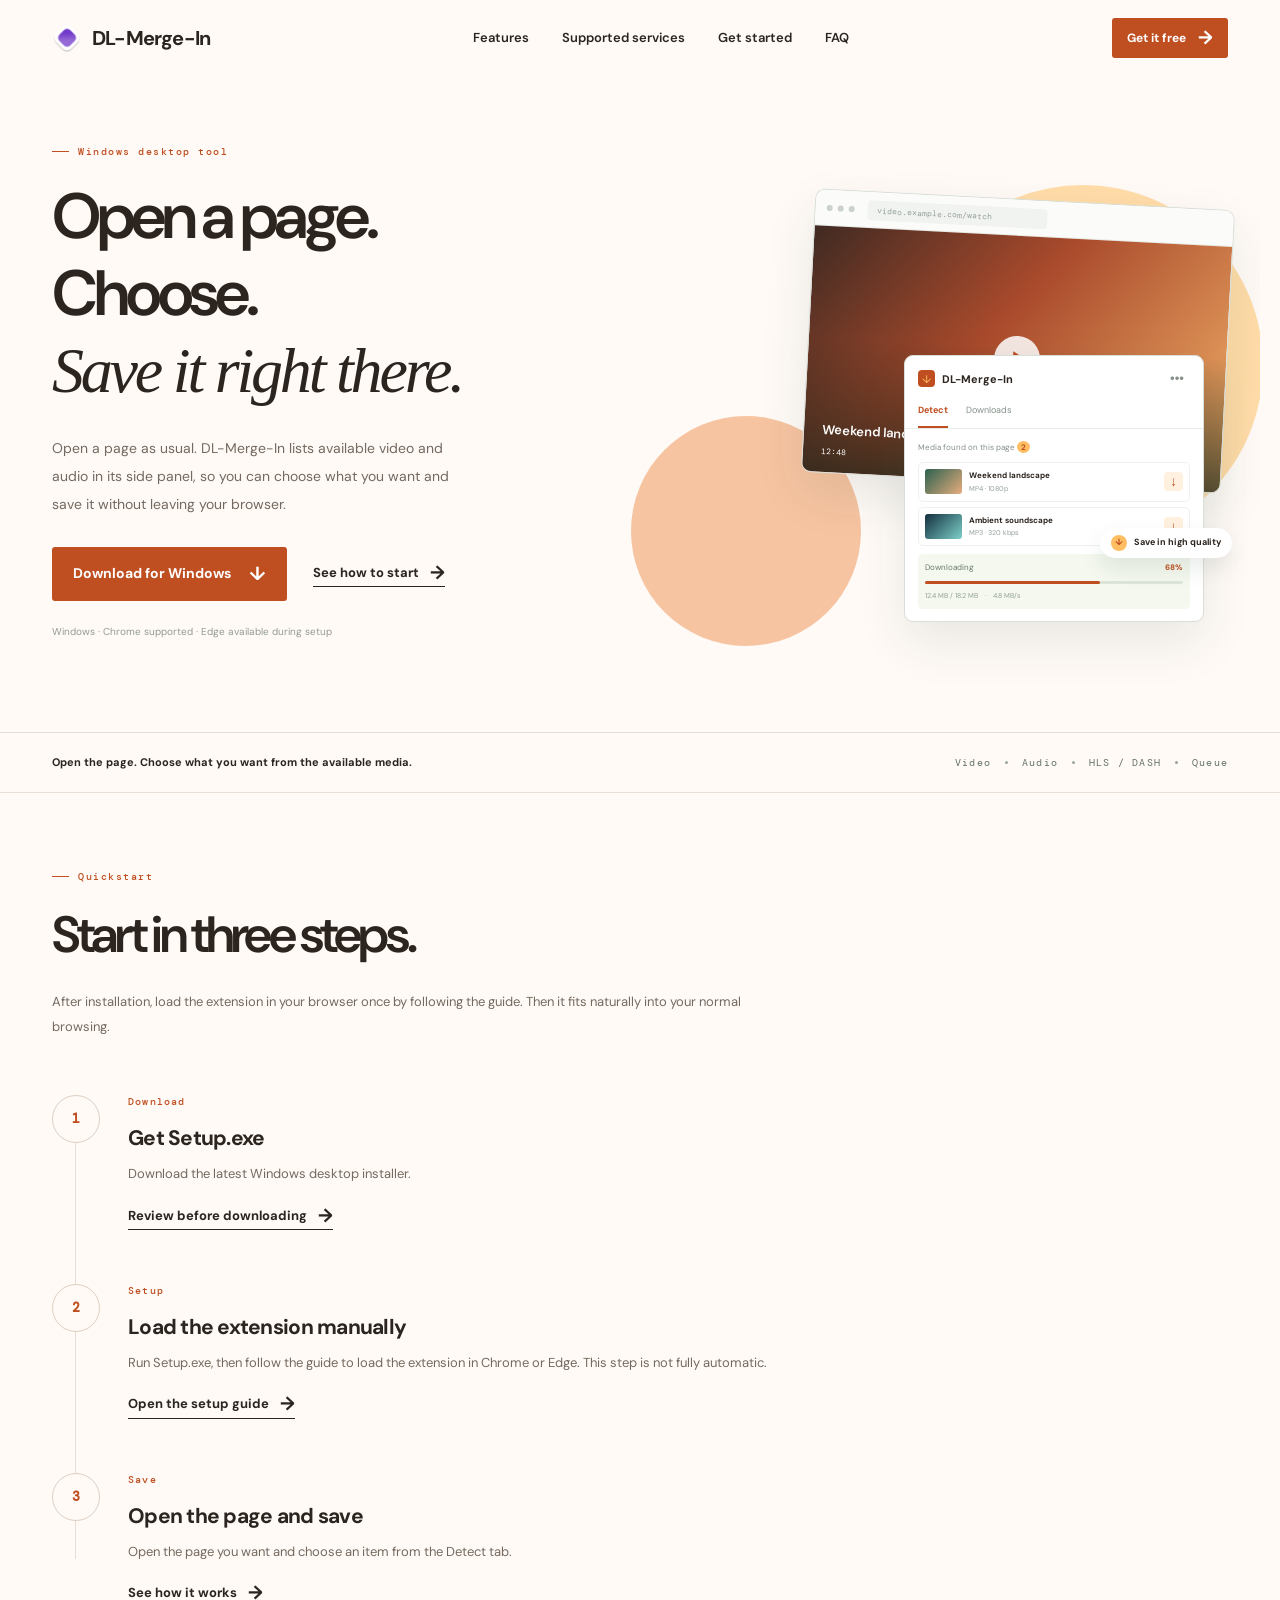
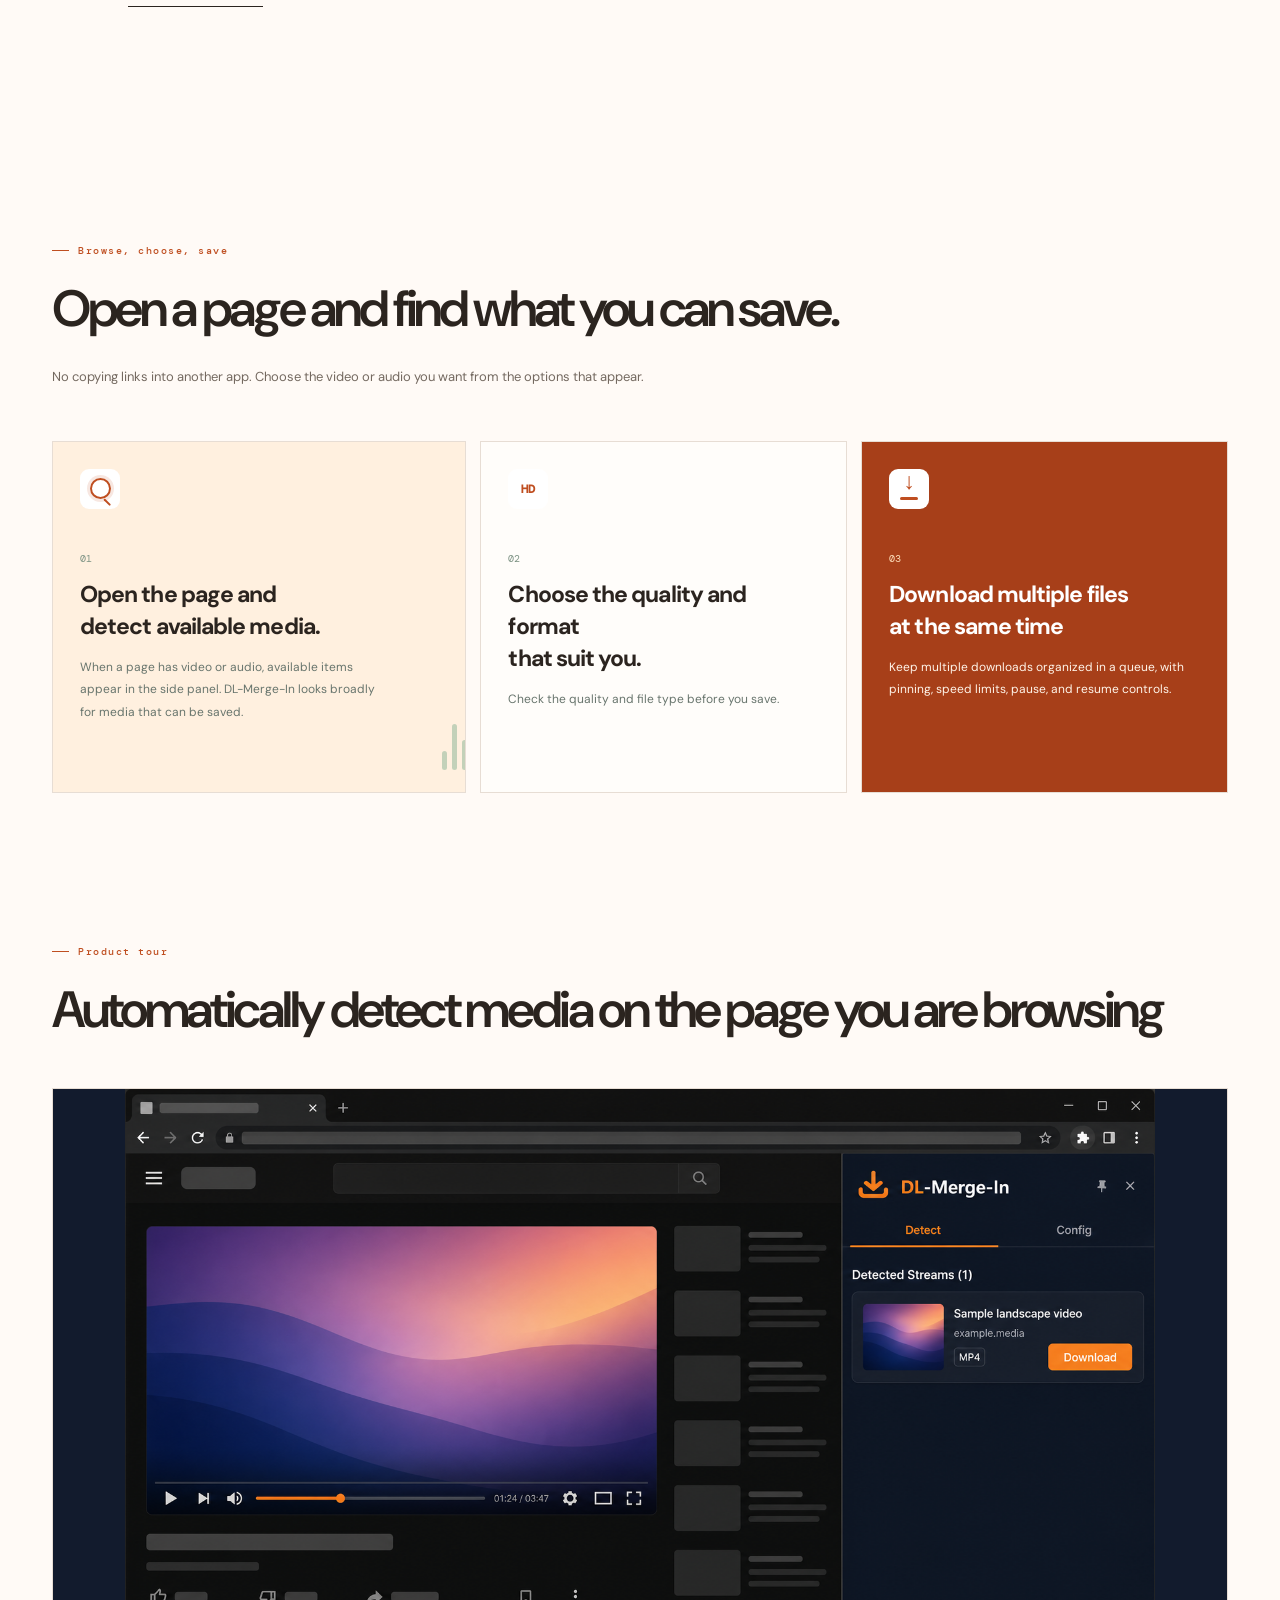
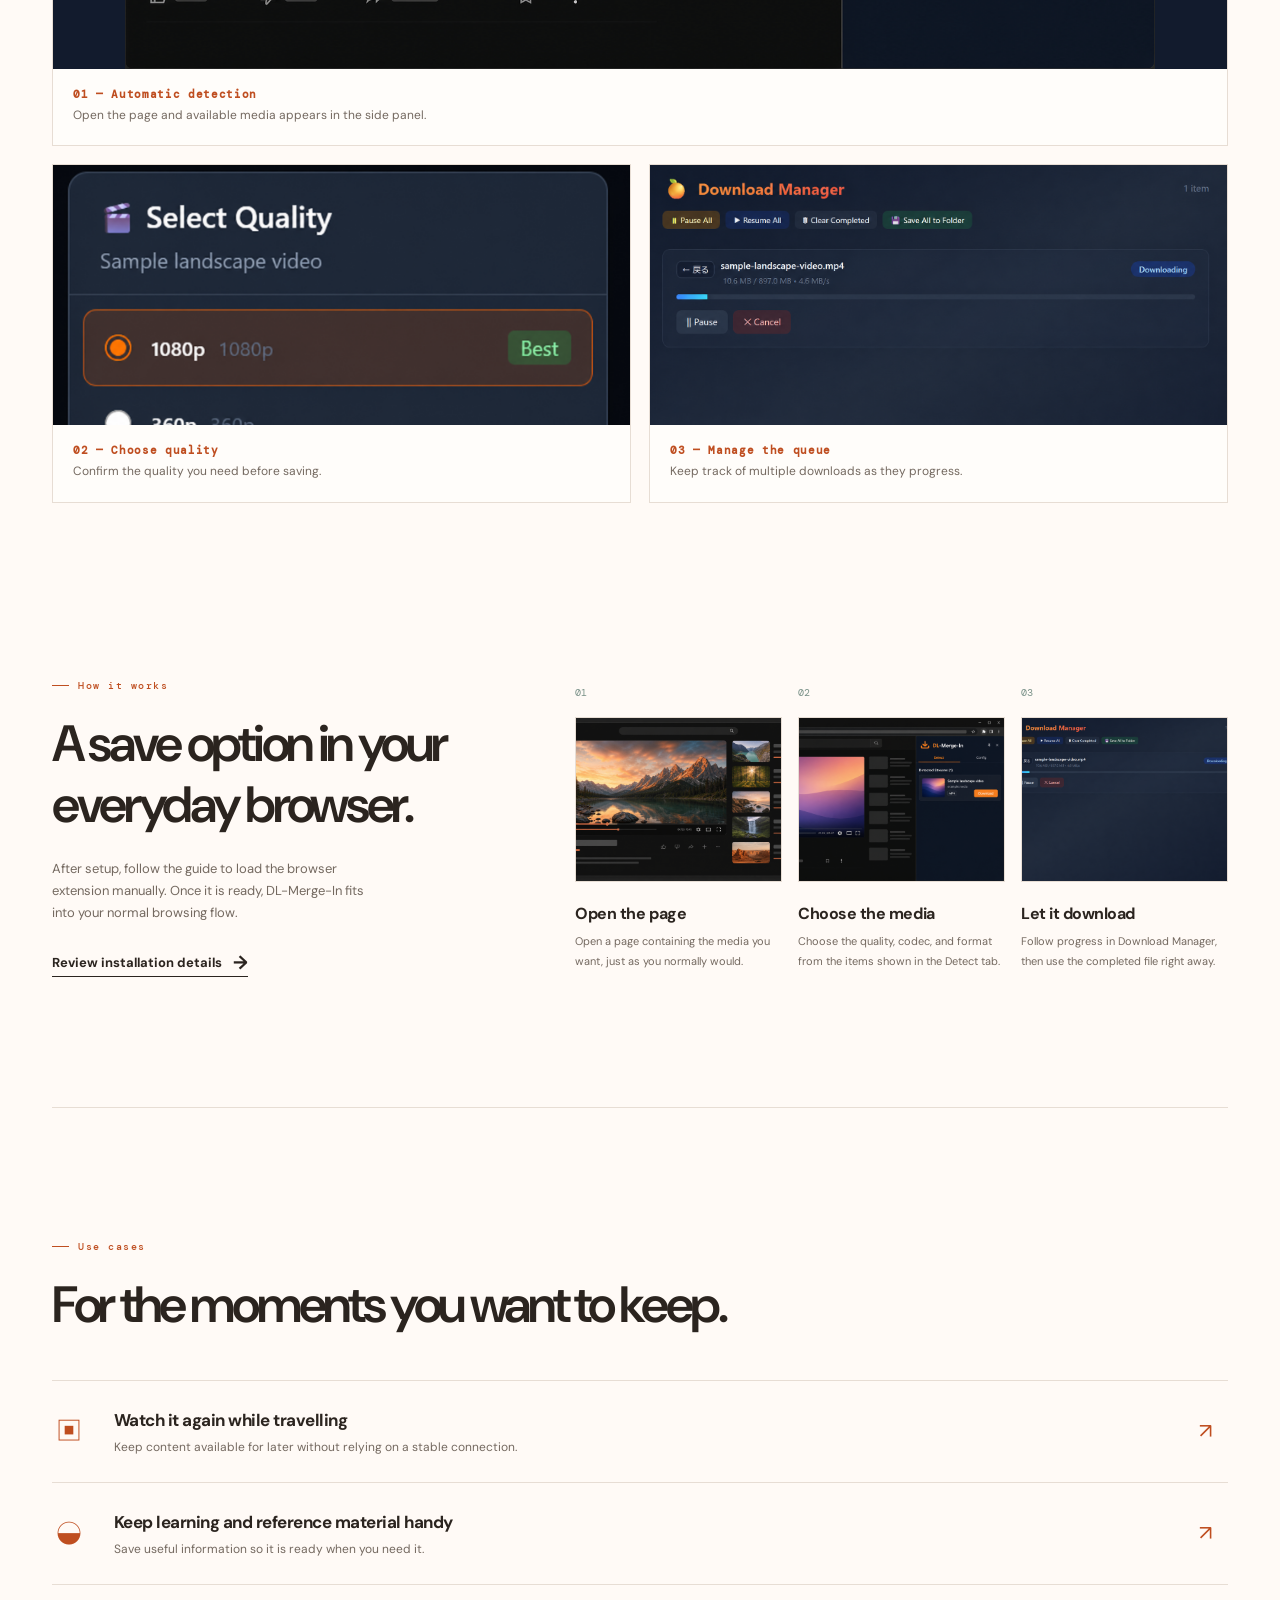
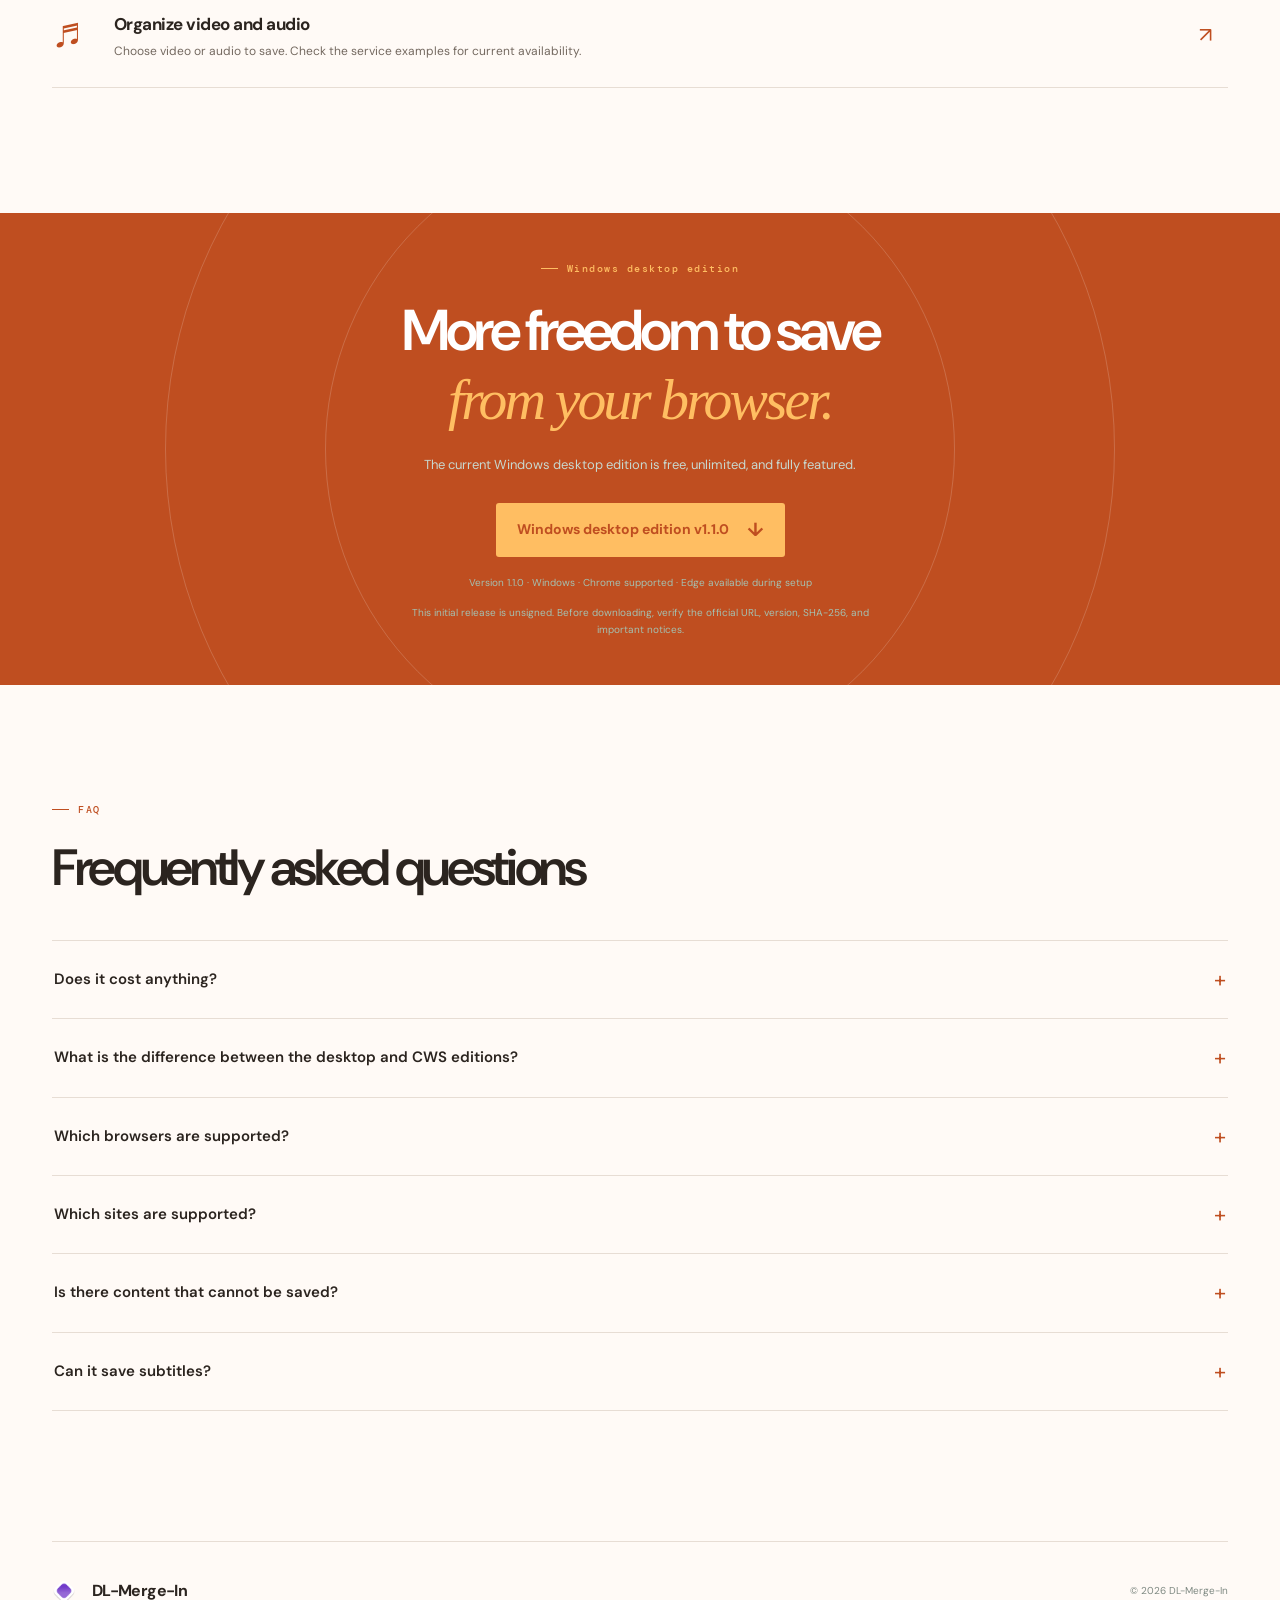
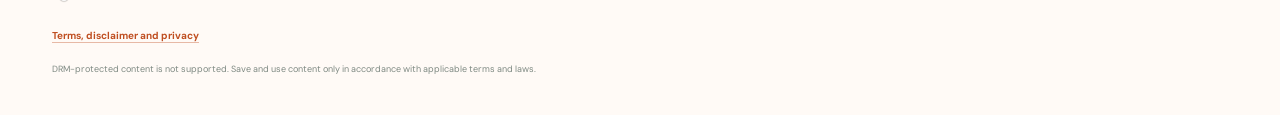
==== index.html @ fbc9f5c1 "feat(site): publish v1.1.0 multilingual launch" ====
<!doctype html>
<html lang="ja">
  <head>
    <meta charset="UTF-8" />
    <meta name="viewport" content="width=device-width, initial-scale=1.0" />
    <meta data-i18n-content="metaDescription"
      name="description"
      content="DL名人は、ブラウジング中のページから保存できる動画・音声を見つけ、好きな候補を選んで保存できる Windows 向けデスクトップツールです。"
    />
    <title>DL名人 | 見つける → 選ぶ → 保存する</title>
    <meta property="og:title" data-i18n-content="ogTitle" content="DL名人 | 見つける → 選ぶ → 保存する" />
    <meta property="og:description" data-i18n-content="ogDescription" content="ページを開くだけで保存候補を一覧表示。好きな動画・音声を選んで、ブラウザからそのまま保存できます。" />
    <meta property="og:image" content="assets/og.png" />
    <meta name="twitter:card" content="summary_large_image" />
    <link rel="stylesheet" href="style.css?v=20260823-2" />
  </head>
  <body data-i18n-page="home">
    <header class="site-header">
      <a class="brand" href="#top" data-i18n-aria-label="home">
        <img class="brand-mark" src="assets/brand-icon.png" alt="" />
        <span data-i18n="brand">DL名人</span>
      </a>
      <nav aria-label="メインナビゲーション" data-i18n-aria-label="mainNavLabel">
        <a href="#features" data-i18n="navFeatures">できること</a>
        <a href="supported-sites/#edition-differences" data-i18n="navSupport">対応範囲</a>
        <a href="#quickstart" data-i18n="navStart">はじめ方</a>
        <a href="#faq" data-i18n="navFaq">よくある質問</a>
      </nav>
      <a class="button button-small" href="download/"><span data-i18n="startFree">無料で始める</span> <span>→</span></a>
    </header>

    <main id="top">
      <section class="hero">
        <div class="hero-copy reveal">
          <p class="eyebrow"><span></span> <span data-i18n="heroKicker">Windows デスクトップツール</span></p>
          <h1 data-i18n-html="heroTitle">ページを開く。選ぶ。<br /><em>そのまま保存。</em></h1>
          <p class="hero-text" data-i18n="heroText">
            ブラウジング中のページを開くだけで、保存できる動画や音声をサイドパネルに一覧表示。
            好きな候補を選び、保存までブラウザから進められます。
          </p>
          <div class="hero-actions">
            <a class="button" href="download/"><span data-i18n="downloadDesktop">Windows デスクトップ版をダウンロード</span> <span>↓</span></a>
            <a class="text-link" href="#quickstart"><span data-i18n="viewStart">はじめ方を見る</span> <span>→</span></a>
          </div>
          <p class="note" data-i18n="browserNote">Windows / Chrome 標準対応　·　インストール時の選択で Edge にも対応</p>
        </div>

        <div class="product-scene reveal" aria-label="DL-Merge-In の画面イメージ" data-i18n-aria-label="productSceneLabel">
          <div class="glow glow-one"></div><div class="glow glow-two"></div>
          <div class="browser-window">
            <div class="browser-bar"><span></span><span></span><span></span><div>video.example.com/watch</div></div>
            <div class="video-area"><div class="play">▶</div><p data-i18n="mockVideoTitle">週末の風景</p><small>12:48</small></div>
          </div>
          <div class="panel-window">
            <div class="panel-heading"><span class="mini-mark">↓</span><b>DL-Merge-In</b><button>•••</button></div>
            <div class="panel-tabs"><b data-i18n="panelDetect">検出</b><span data-i18n="panelDownloads">ダウンロード</span></div>
            <p class="detected-label"><span data-i18n="detectedLabel">このページで見つかったメディア</span> <strong>2</strong></p>
            <div class="media-card">
              <div class="thumb thumb-sunset"></div><div><b data-i18n="mockVideoTitle">週末の風景</b><small>MP4 · 1080p</small></div><button class="download-icon">↓</button>
            </div>
            <div class="media-card">
              <div class="thumb thumb-wave"></div><div><b data-i18n="mockAudioTitle">環境音</b><small>MP3 · 320 kbps</small></div><button class="download-icon">↓</button>
            </div>
            <div class="progress-card"><span data-i18n="downloading">ダウンロード中</span><b>68%</b><div class="progress"><i></i></div><small>12.4 MB / 18.2 MB　·　4.8 MB/s</small></div>
          </div>
          <div class="floating-chip chip-save"><span>↓</span> <span data-i18n="saveHighQuality">高画質で保存</span></div>
        </div>
      </section>

      <section class="trust-strip" aria-label="主な特徴" data-i18n-aria-label="keyFeaturesLabel">
        <p><strong data-i18n="trustCopy">ページを開くだけ。保存候補から好きなものを選ぶだけ。</strong></p>
        <div><span data-i18n="trustVideo">動画</span><i></i><span data-i18n="trustAudio">音声</span><i></i><span>HLS / DASH</span><i></i><span data-i18n="trustQueue">キュー</span></div>
      </section>

      <section class="quickstart section" id="quickstart" aria-labelledby="quickstart-title">
        <div class="section-heading reveal">
          <p class="eyebrow"><span></span> <span data-i18n="quickKicker">クイックスタート</span></p>
          <h2 id="quickstart-title" data-i18n="quickTitle">3ステップで始める。</h2>
          <p class="section-lead" data-i18n="quickLead">インストール後にブラウザで拡張機能を一度だけ手動で読み込みます。準備ができれば、いつものブラウジングの流れで使えます。</p>
        </div>
        <ol class="quickstart-list">
          <li class="reveal">
            <span class="quickstart-number">1</span>
            <div><p class="quickstart-kicker" data-i18n="quickDownload">ダウンロード</p><h3 data-i18n="quick1Title">Setup.exeを入手する</h3><p data-i18n="quick1Body">Windowsデスクトップ版の最新版をダウンロードします。</p><a class="text-link" href="download/"><span data-i18n="quick1Link">ダウンロード前の確認へ</span> <span>→</span></a></div>
          </li>
          <li class="reveal">
            <span class="quickstart-number">2</span>
            <div><p class="quickstart-kicker" data-i18n="quickSetup">セットアップ</p><h3 data-i18n="quick2Title">拡張機能を手動で読み込む</h3><p data-i18n="quick2Body">Setup.exeを実行し、案内に沿ってChromeまたはEdgeで拡張機能を読み込みます。完全自動の導入ではありません。</p><a class="text-link" href="guide/"><span data-i18n="quick2Link">セットアップガイドを見る</span> <span>→</span></a></div>
          </li>
          <li class="reveal">
            <span class="quickstart-number">3</span>
            <div><p class="quickstart-kicker" data-i18n="quickSave">保存</p><h3 data-i18n="quick3Title">ページを開いて保存する</h3><p data-i18n="quick3Body">保存したいページを開き、Detectタブに表示されたコンテンツを選びます。</p><a class="text-link" href="#how-it-works"><span data-i18n="quick3Link">実際の使い方を見る</span> <span>→</span></a></div>
          </li>
        </ol>
      </section>

      <section class="features section" id="features">
        <div class="section-heading reveal"><p class="eyebrow"><span></span> <span data-i18n="featuresKicker">開く・選ぶ・保存する</span></p><h2 data-i18n-html="featuresTitle">ページを開けば、<br />保存できるものが見つかる。</h2><p class="section-lead" data-i18n="featuresLead">リンクを探して別のアプリへ貼り付ける必要はありません。表示された候補から、保存したい動画や音声を選ぶだけです。</p></div>
        <div class="feature-grid">
          <article class="feature-card feature-large reveal">
            <div class="feature-icon detect-icon"><i></i><i></i><i></i></div>
            <p class="card-number">01</p><h3 data-i18n-html="detectTitle">ページを開くだけで、<br />保存できるものを自動検出。</h3>
            <p data-i18n="detectBody">動画や音声があるページを開くと、保存できる候補をサイドパネルに一覧表示。幅広いページから自動で探します。</p>
            <div class="scan-lines"><i></i><i></i><i></i><i></i></div>
          </article>
          <article class="feature-card reveal">
            <div class="feature-icon quality-icon">HD</div><p class="card-number">02</p><h3 data-i18n-html="qualityTitle">好きな画質と形式を、<br />選んで保存。</h3>
            <p data-i18n="qualityBody">保存する前に、画質とファイルの種類を選べます。</p>
          </article>
          <article class="feature-card accent-card reveal">
            <div class="feature-icon queue-icon"><i></i><i></i><i></i></div><p class="card-number">03</p><h3 data-i18n-html="queueTitle">複数ファイルの<br />同時ダウンロード</h3>
            <p data-i18n="queueBody">複数の保存はキューで整理。ピン留め、速度制限、一時停止・再開まで、まとめて管理できます。</p>
          </article>
        </div>
      </section>

      <section class="product-gallery section" aria-labelledby="product-gallery-title">
        <div class="section-heading reveal">
          <p class="eyebrow"><span></span> <span data-i18n="galleryKicker">製品画面</span></p>
          <h2 id="product-gallery-title" data-i18n="galleryTitle">ブラウジング中のページから自動検出</h2>
        </div>
        <div class="screen-grid">
          <figure class="screen-card screen-wide reveal">
            <img src="assets/screens/detected-streams-anonymized.png" alt="中立な動画ページ上でDL-Merge-Inがメディアを検出している画面" data-i18n-alt="galleryDetectAlt" />
            <figcaption><b data-i18n="galleryDetectTitle">01 — 自動検出</b><span data-i18n="galleryDetectBody">ページを開くだけで、保存候補をサイドパネルに表示。</span></figcaption>
          </figure>
          <figure class="screen-card reveal">
            <img src="assets/screens/quality-selection.png" alt="ダウンロード前に画質を選択するDL-Merge-Inの画面" data-i18n-alt="galleryQualityAlt" />
            <figcaption><b data-i18n="galleryQualityTitle">02 — 品質を選択</b><span data-i18n="galleryQualityBody">必要な画質を確認して、納得して保存。</span></figcaption>
          </figure>
          <figure class="screen-card reveal">
            <img src="assets/screens/download-manager.png" alt="ダウンロードの進行状況を管理するDL-Merge-Inの画面" data-i18n-alt="galleryQueueAlt" />
            <figcaption><b data-i18n="galleryQueueTitle">03 — キューを管理</b><span data-i18n="galleryQueueBody">複数のダウンロードも、進行を見ながら整理。</span></figcaption>
          </figure>
        </div>
      </section>

      <section class="workflow section" id="how-it-works">
        <div class="workflow-copy reveal"><p class="eyebrow"><span></span> <span data-i18n="workflowKicker">使い方</span></p><h2 data-i18n-html="workflowTitle">いつものブラウジングに、<br />保存の選択肢を。</h2><p data-i18n="workflowBody">セットアップ後は、ガイドに沿ってブラウザで拡張機能を手動ロード。準備ができれば、いつもの流れで使えます。</p><a class="text-link" href="download/"><span data-i18n="preInstallLink">導入前の確認を見る</span> <span>→</span></a></div>
        <ol class="steps">
          <li class="reveal"><span>01</span><button class="step-visual screenshot-visual" type="button" data-lightbox-src="assets/screens/video-page.png" data-lightbox-alt="動画ページのイメージ" data-i18n-lightbox-alt="step1Alt" aria-label="動画ページのイメージを拡大表示" data-i18n-aria-label="step1Aria"><img src="assets/screens/video-page.png" alt="" /></button><h3 data-i18n="step1Title">ページを開く</h3><p data-i18n="step1Body">保存したいメディアがあるページを、いつも通り表示します。</p></li>
          <li class="reveal"><span>02</span><button class="step-visual screenshot-visual" type="button" data-lightbox-src="assets/screens/detected-streams-anonymized.png" data-lightbox-alt="DL-Merge-InのDetectタブ" data-i18n-lightbox-alt="step2Alt" aria-label="DL-Merge-InのDetectタブを拡大表示" data-i18n-aria-label="step2Aria"><img src="assets/screens/detected-streams-anonymized.png" alt="" /></button><h3 data-i18n="step2Title">メディアを選ぶ</h3><p data-i18n="step2Body">Detectタブに表示された候補から、画質・コーデック・形式を選択。</p></li>
          <li class="reveal"><span>03</span><button class="step-visual screenshot-visual" type="button" data-lightbox-src="assets/screens/download-manager.png" data-lightbox-alt="DL-Merge-InのDownload Manager" data-i18n-lightbox-alt="step3Alt" aria-label="DL-Merge-InのDownload Managerを拡大表示" data-i18n-aria-label="step3Aria"><img src="assets/screens/download-manager.png" alt="" /></button><h3 data-i18n="step3Title">保存を待つだけ</h3><p data-i18n="step3Body">Download Managerで進行を確認しながら、完了したファイルをすぐに使えます。</p></li>
        </ol>
      </section>

      <section class="use-cases section">
        <div class="section-heading reveal"><p class="eyebrow"><span></span> <span data-i18n="casesKicker">利用シーン</span></p><h2 data-i18n="casesTitle">こんなときに、DL-Merge-In。</h2></div>
        <div class="case-list">
          <article class="case reveal"><span class="case-icon">▣</span><div><h3 data-i18n="case1Title">移動中に見返したい</h3><p data-i18n="case1Body">通信環境を気にせず、あとでゆっくり楽しみたいコンテンツに。</p></div><span class="case-arrow">↗</span></article>
          <article class="case reveal"><span class="case-icon">◒</span><div><h3 data-i18n="case2Title">資料・学習コンテンツを手元に残したい</h3><p data-i18n="case2Body">必要な情報を、見たいときにすぐ参照できるように。</p></div><span class="case-arrow">↗</span></article>
          <article class="case reveal"><span class="case-icon">♬</span><div><h3 data-i18n="case3Title">動画・音声を整理したい</h3><p data-i18n="case3Body">動画と音声を選んで保存。対応状況は、対応サービスの例をご確認ください。</p></div><a class="case-arrow" href="supported-sites/" aria-label="対応サービスの例を見る" data-i18n-aria-label="supportExamplesAria">↗</a></article>
        </div>
      </section>

      <section class="download-section" id="download">
        <div class="download-orbit orbit-a"></div><div class="download-orbit orbit-b"></div>
          <div class="download-content reveal"><p class="eyebrow light"><span></span> <span data-i18n="ctaKicker">Windows デスクトップ版</span></p><h2 data-i18n-html="ctaTitle">あなたのブラウジングに、<br /><em>保存する自由を。</em></h2><p data-i18n="ctaBody">現行デスクトップ版は、無料・無制限・フル機能でお使いいただけます。</p><a class="button button-light" href="download/"><span data-i18n="ctaButton">Windows デスクトップ版 v1.1.0</span> <span>↓</span></a><small data-i18n="ctaMeta">Version 1.1.0　·　Windows / Chrome 標準対応・Edge 選択対応</small><p class="download-hint" data-i18n="ctaHint">未署名の初回配布です。ダウンロード前に、正規URL・バージョン・SHA-256と注意事項をご確認ください。</p></div>
      </section>

      <section class="faq section" id="faq"><div class="section-heading reveal"><p class="eyebrow"><span></span> FAQ</p><h2 data-i18n="faqTitle">よくある質問</h2></div><div class="faq-list reveal">
        <details><summary data-i18n-html="faqPriceQuestion">利用に料金はかかりますか？ <span>+</span></summary><p data-i18n="faqPriceAnswer">現行のデスクトップ版は無料でご利用いただけます。</p></details>
        <details><summary data-i18n-html="faqEditionsQuestion">デスクトップ版とCWS版の違いは何ですか？ <span>+</span></summary><p data-i18n-html="faqEditionsAnswer">Windowsデスクトップ版はSetup.exeで導入し、ローカル処理を使うフル版です。YouTubeを含む幅広いサイトに対応します。CWS版はChromeウェブストア向けのクライアント単体版で、YouTubeを含む一部サイトは対象外です。CWS版は現在、公開に向けて準備・審査中です。詳しくは<a href="supported-sites/#edition-differences">対応範囲の違い</a>をご確認ください。</p></details>
        <details><summary data-i18n-html="faqBrowserQuestion">どのブラウザに対応していますか？ <span>+</span></summary><p data-i18n="faqBrowserAnswer">Windows の Google Chrome を標準対応しています。インストール時に選択することで Microsoft Edge にも対応できます。</p></details>
        <details><summary data-i18n-html="faqSitesQuestion">どのサイトに対応していますか？ <span>+</span></summary><p data-i18n-html="faqSitesAnswer">主要な動画・音声配信サービスを含む保存候補を、個別対応と汎用検出で探します。<a href="supported-sites/">対応サービスの例と注意事項</a>をご確認ください。</p></details>
        <details><summary data-i18n-html="faqUnavailableQuestion">保存できないコンテンツはありますか？ <span>+</span></summary><p data-i18n="faqUnavailableAnswer">DRM保護コンテンツは対象外です。サイトや配信方式によっては検出・保存できない場合があります。ご利用の際は各サービスの規約および著作権法を守ってください。</p></details>
        <details><summary data-i18n-html="faqSubtitlesQuestion">字幕も保存できますか？ <span>+</span></summary><p data-i18n-html="faqSubtitlesAnswer">字幕の対応状況を含む現在の機能範囲は、<a href="supported-sites/">対応サービスの例と注意事項</a>をご確認ください。</p></details>
      </div></section>
    </main>
    <div class="lightbox" id="image-lightbox" role="dialog" aria-modal="true" aria-label="画像の拡大表示" data-i18n-aria-label="lightboxLabel" hidden>
      <button class="lightbox-close" type="button" aria-label="拡大表示を閉じる" data-i18n-aria-label="lightboxClose">×</button>
      <img class="lightbox-image" src="" alt="" />
    </div>
    <footer><a class="brand" href="#top"><img class="brand-mark" src="assets/brand-icon.png" alt="" /><span data-i18n="brand">DL名人</span></a><p data-i18n="copyright">© 2026 DL名人</p><p><a href="legal/" data-i18n="legal">利用条件・免責・プライバシー</a></p><p class="footer-note" data-i18n="footerDmr">DRM保護コンテンツは対象外です。コンテンツの保存・利用は、各サービスの規約および適用される法令に従ってください。</p></footer>
  <script src="translations.js?v=20260823-2"></script>
  <script src="i18n.js?v=20260823-2"></script>
    <script src="script.js?v=20260823-1"></script>
  </body>
</html>
---- style.css ----
@import url('https://fonts.googleapis.com/css2?family=DM+Mono:wght@400;500&family=DM+Sans:opsz,wght@9..40,400;9..40,500;9..40,600;9..40,700&family=Noto+Sans+JP:wght@400;500;600;700&display=swap');

:root { --ink:#2b241f; --muted:#746960; --line:#e7ddd4; --paper:#fffaf6; --green:#bf4e20; --lime:#ffbe62; --mint:#fff0df; --serif:Georgia,'Times New Roman',serif; }
*{box-sizing:border-box} html{scroll-behavior:smooth} body{margin:0;color:var(--ink);background:var(--paper);font-family:'DM Sans','Noto Sans JP',sans-serif;line-height:1.7} a{color:inherit;text-decoration:none} .site-header{height:76px;display:flex;align-items:center;justify-content:space-between;max-width:1240px;margin:auto;padding:0 32px;position:relative;z-index:5}.brand{display:flex;align-items:center;gap:10px;font-size:20px;font-weight:700;letter-spacing:-.04em}.brand-mark{width:26px;height:26px;border-radius:8px;background:var(--green);display:flex;align-items:flex-end;justify-content:center;gap:2px;padding:5px}.brand-mark i{display:block;width:3px;background:var(--lime);border-radius:4px}.brand-mark i:nth-child(1){height:6px}.brand-mark i:nth-child(2){height:12px}.brand-mark i:nth-child(3){height:17px}nav{display:flex;gap:33px;font-size:13px;font-weight:600}nav a{transition:color .2s}nav a:hover,.text-link:hover{color:var(--green)}.button{background:var(--green);color:#fff;display:inline-flex;align-items:center;gap:18px;padding:15px 21px;border-radius:3px;font-size:14px;font-weight:700;transition:transform .2s,background .2s}.button:hover{transform:translateY(-2px);background:#094a36}.button span,.text-link span{font-size:19px;line-height:0}.button-small{padding:10px 15px;font-size:12px;gap:12px}.hero{max-width:1240px;min-height:616px;margin:auto;padding:67px 32px 82px;display:grid;grid-template-columns:44% 56%;align-items:center;overflow:hidden}.eyebrow{margin:0 0 19px;font-family:'DM Mono',monospace;font-size:10px;font-weight:500;letter-spacing:.15em;color:var(--green);display:flex;align-items:center;gap:9px}.eyebrow span{width:17px;height:1px;background:currentColor}.hero h1,.section-heading h2,.workflow h2,.download-content h2{font-size:clamp(42px,5vw,68px);line-height:1.2;letter-spacing:-.065em;margin:0;font-weight:600}.hero h1 em,.download-content em{font-family:var(--serif);font-weight:400;letter-spacing:-.05em}.hero-text{max-width:430px;margin:25px 0 29px;color:var(--muted);font-size:14px;line-height:2}.hero-actions{display:flex;align-items:center;gap:26px}.text-link{display:inline-flex;align-items:center;gap:11px;font-size:13px;font-weight:700;border-bottom:1px solid var(--ink);padding-bottom:2px;transition:color .2s}.note{margin-top:22px;color:#939b95;font-size:10px}.product-scene{height:454px;position:relative;margin-left:12px}.glow{position:absolute;filter:blur(0);border-radius:50%;z-index:0}.glow-one{width:360px;height:360px;right:-35px;top:15px;background:#ddf3b1}.glow-two{width:230px;height:230px;left:50px;bottom:-22px;background:#b8e3d6}.browser-window,.panel-window{position:absolute;box-shadow:0 20px 50px #17382a18;border:1px solid #d8ded8;background:#fff;overflow:hidden}.browser-window{width:420px;height:284px;right:0;top:29px;border-radius:10px;transform:rotate(3deg)}.browser-bar{height:36px;background:#fbfcfa;border-bottom:1px solid #e6eae5;display:flex;align-items:center;gap:5px;padding:0 11px}.browser-bar span{width:6px;height:6px;border-radius:100%;background:#cbd2cc}.browser-bar div{font:8px 'DM Mono';color:#94a099;background:#f0f3ef;border-radius:4px;padding:5px 10px;margin-left:8px;width:180px}.video-area{height:calc(100% - 36px);background:linear-gradient(130deg,#263c2f 0%,#718b64 42%,#f2b878 100%);position:relative;color:#fff;padding:18px}.video-area:after{content:'';position:absolute;inset:0;background:linear-gradient(0deg,#152219b5,transparent 55%)}.video-area p,.video-area small{position:absolute;z-index:1;margin:0;bottom:31px;font-size:13px;font-weight:600}.video-area small{bottom:13px;font-size:8px;font-family:'DM Mono';font-weight:400}.play{width:46px;height:46px;position:absolute;z-index:1;left:calc(50% - 23px);top:calc(50% - 23px);border-radius:50%;display:grid;place-items:center;padding-left:3px;font-size:14px;background:#ffffffd9;color:var(--green)}.panel-window{z-index:2;width:300px;right:24px;bottom:2px;border-radius:9px;padding:14px 13px 12px}.panel-heading{display:flex;align-items:center;gap:7px;font-size:11px}.mini-mark{background:var(--green);color:var(--lime);width:17px;height:17px;display:grid;place-items:center;border-radius:4px}.panel-heading button{border:0;background:none;margin-left:auto;color:#849088}.panel-tabs{margin:15px -13px 12px;padding:0 13px;border-bottom:1px solid #e8ece7;display:flex;gap:18px;font-size:9px;color:#829087}.panel-tabs b{color:var(--green);padding-bottom:7px;border-bottom:2px solid var(--green)}.detected-label{font-size:8px;color:#849088;margin:0 0 8px}.detected-label strong{background:var(--lime);color:var(--green);border-radius:50%;padding:1px 4px}.media-card{border:1px solid #edf0eb;border-radius:5px;padding:6px;display:flex;align-items:center;gap:7px;margin:5px 0;font-size:8px}.media-card b{display:block;font-size:8px}.media-card small,.progress-card small{display:block;color:#93a097;font-size:7px}.thumb{width:37px;height:25px;border-radius:3px}.thumb-sunset{background:linear-gradient(135deg,#2b604f,#e6ad7d)}.thumb-wave{background:linear-gradient(135deg,#132f3e,#7dd0ca)}.download-icon{margin-left:auto;border:0;width:19px;height:19px;border-radius:4px;background:var(--mint);color:var(--green)}.progress-card{background:#f4f8ef;border-radius:5px;padding:7px;margin-top:8px;font-size:8px;color:#687a6e}.progress-card b{float:right;color:var(--green)}.progress{height:3px;background:#dce5d7;border-radius:4px;margin:6px 0}.progress i{height:100%;width:68%;display:block;background:var(--green);border-radius:4px}.floating-chip{position:absolute;z-index:3;border-radius:20px;background:white;box-shadow:0 10px 22px #17382a18;padding:7px 11px;font-size:9px;font-weight:700}.floating-chip span{display:inline-grid;place-items:center;width:16px;height:16px;border-radius:50%;margin-right:5px;background:var(--lime);color:var(--green)}.chip-detect{left:11px;top:88px}.chip-save{right:-4px;bottom:66px}.trust-strip{border-top:1px solid var(--line);border-bottom:1px solid var(--line);display:flex;justify-content:space-between;align-items:center;gap:30px;padding:20px max(32px,calc((100vw - 1176px)/2));font-size:11px;font-weight:600}.trust-strip p{margin:0}.trust-strip div{display:flex;align-items:center;gap:14px;font:10px 'DM Mono';letter-spacing:.12em;color:#607068}.trust-strip i{width:3px;height:3px;border-radius:50%;background:#99a49d}.section{max-width:1176px;margin:auto;padding:130px 0}.section-heading h2,.workflow h2{font-size:clamp(34px,4vw,51px)}.feature-grid{display:grid;grid-template-columns:1.13fr 1fr 1fr;gap:14px;margin-top:52px}.feature-card{min-height:352px;padding:27px;border:1px solid var(--line);position:relative;overflow:hidden;background:#fbfcf9}.feature-large{background:#e8f3e1}.accent-card{background:var(--green);color:#fff}.feature-icon{width:40px;height:40px;border-radius:9px;display:grid;place-items:center;background:white;color:var(--green);font:600 12px 'DM Mono';margin-bottom:43px}.detect-icon{position:relative;gap:3px}.detect-icon i{display:block;width:3px;background:var(--green);border-radius:3px}.detect-icon i:nth-child(1){height:9px}.detect-icon i:nth-child(2){height:18px}.detect-icon i:nth-child(3){height:25px}.queue-icon{display:flex;gap:3px}.queue-icon i{height:3px;background:var(--green);border-radius:2px}.queue-icon i:nth-child(1){width:17px}.queue-icon i:nth-child(2){width:10px}.queue-icon i:nth-child(3){width:5px}.card-number{font:10px 'DM Mono';color:#7c9283;margin:0 0 13px}.accent-card .card-number{color:#a7cbb8}.feature-card h3{margin:0;font-size:23px;line-height:1.4;letter-spacing:-.04em}.feature-card>p:last-of-type{font-size:12px;line-height:1.85;color:#68756d;max-width:310px;margin-top:14px}.accent-card>p:last-of-type{color:#c2d7cc}.scan-lines{position:absolute;right:-12px;bottom:22px;display:flex;align-items:end;gap:5px;opacity:.4}.scan-lines i{width:5px;background:#6ca483;border-radius:4px}.scan-lines i:nth-child(1){height:19px}.scan-lines i:nth-child(2){height:46px}.scan-lines i:nth-child(3){height:30px}.scan-lines i:nth-child(4){height:70px}.workflow{display:grid;grid-template-columns:36% 1fr;gap:100px;padding-top:44px;padding-bottom:130px}.workflow-copy>p:not(.eyebrow){max-width:335px;font-size:13px;color:var(--muted);margin:23px 0}.steps{list-style:none;margin:0;padding:0;display:grid;grid-template-columns:repeat(3,1fr);gap:16px}.steps li{position:relative}.steps>li>span{font:10px 'DM Mono';color:#789087}.step-visual{height:165px;border:1px solid var(--line);background:#fff;margin:13px 0 18px;position:relative;overflow:hidden}.steps h3{font-size:16px;margin:0 0 5px;letter-spacing:-.03em}.steps p{font-size:11px;color:var(--muted);line-height:1.8;margin:0}.browser-mini{padding:19px;background:linear-gradient(135deg,#ecf3e7,#cadcc1)}.browser-mini div{height:15px;width:100%;border-radius:4px;background:#fff}.browser-mini i{display:block;background:#fff;border-radius:4px;width:72%;height:9px;margin-top:11px}.browser-mini i:last-child{width:47%}.panel-mini{padding:15px}.panel-mini b{font-size:10px}.panel-mini i{display:block;height:20px;border:1px solid #e5eae4;border-radius:4px;margin-top:8px}.saved-mini{background:#e6f0dd;display:grid;place-content:center}.saved-mini div{width:48px;height:48px;border-radius:50%;background:var(--green);color:var(--lime);display:grid;place-items:center;font-size:20px;margin:auto}.saved-mini i{position:absolute;bottom:27px;left:29px;width:45px;height:3px;background:#b2d2af;border-radius:3px}.saved-mini i:last-child{left:80px;width:28px}.use-cases{border-top:1px solid var(--line);padding-bottom:125px}.case-list{margin-top:45px;border-top:1px solid var(--line)}.case{display:grid;grid-template-columns:58px 1fr 25px;align-items:center;padding:25px 4px;border-bottom:1px solid var(--line);transition:padding .2s}.case:hover{padding-left:12px;background:#f1f5ed}.case-icon{color:var(--green);font-size:26px}.case h3{font-size:17px;margin:0 0 2px;letter-spacing:-.03em}.case p{font-size:12px;color:var(--muted);margin:0}.case-arrow{font-size:21px;color:var(--green)}.download-section{background:var(--green);min-height:472px;color:#fff;position:relative;display:grid;place-items:center;overflow:hidden;text-align:center}.download-content{position:relative;z-index:1}.eyebrow.light{color:var(--lime);justify-content:center}.download-content h2{font-size:clamp(35px,4.5vw,58px)}.download-content h2 em{color:var(--lime)}.download-content>p:not(.eyebrow){font-size:13px;color:#c8d8cf;margin:20px 0 27px}.button-light{background:var(--lime);color:var(--green)}.button-light:hover{background:#e5f778}.download-content small{display:block;color:#a4c1b1;font-size:10px;margin-top:17px}.download-orbit{position:absolute;border:1px solid #ffffff2c;border-radius:50%}.orbit-a{width:630px;height:630px}.orbit-b{width:950px;height:950px}.faq{padding-top:116px}.faq-list{margin-top:42px;border-top:1px solid var(--line)}details{border-bottom:1px solid var(--line);padding:20px 2px}summary{list-style:none;font-size:15px;font-weight:600;cursor:pointer;display:flex;justify-content:space-between;align-items:center}summary::-webkit-details-marker{display:none}summary span{font-size:22px;color:var(--green);font-weight:400}details[open] summary span{transform:rotate(45deg)}details p{max-width:750px;color:var(--muted);font-size:13px;margin:14px 0 3px}footer{max-width:1176px;margin:auto;border-top:1px solid var(--line);padding:30px 0 38px;display:grid;grid-template-columns:1fr auto;gap:8px;font-size:10px;color:#7e8982}footer .brand{font-size:16px;color:var(--ink)}footer .brand-mark{transform:scale(.8);transform-origin:left}.footer-note{grid-column:1/-1;margin:0;font-size:9px}.reveal{opacity:0;transform:translateY(16px);transition:opacity .7s ease,transform .7s ease}.reveal.is-visible{opacity:1;transform:none}
.download-hint{max-width:480px;margin:13px auto 0!important;color:#a4c1b1!important;font-size:10px!important}
@media(max-width:800px){.site-header{height:64px;padding:0 20px}.site-header nav{display:none}.button-small{font-size:10px;padding:9px 11px}.hero{padding:46px 22px 54px;display:block;min-height:auto}.hero h1{font-size:43px}.hero-text{font-size:13px}.product-scene{margin:45px 0 0;height:348px;transform:scale(.88);transform-origin:top left;width:114%}.trust-strip{padding:17px 22px;display:block}.trust-strip div{margin-top:10px;gap:9px;font-size:8px}.section{padding:74px 22px}.feature-grid{grid-template-columns:1fr;margin-top:30px}.feature-card{min-height:280px}.workflow{display:block;padding-top:15px}.steps{margin-top:45px;grid-template-columns:1fr;gap:35px}.step-visual{height:135px}.use-cases{padding-top:74px}.case{grid-template-columns:37px 1fr 20px;padding:19px 0}.case h3{font-size:14px}.case p{font-size:10px}.download-section{min-height:430px;padding:55px 22px}.faq{padding-bottom:74px}footer{margin:0 22px;padding:25px 0;display:block}footer>p{margin:12px 0}.footer-note{line-height:1.6}.hero-actions{gap:18px}.button{padding:13px 16px;font-size:12px}.product-scene .browser-window{right:-28px}.panel-window{right:-2px}.chip-save{right:-16px}.chip-detect{left:-8px}}
.button:hover{background:#963b18}.button-light:hover{background:#ffd08c}.glow-one{background:#ffdca8}.glow-two{background:#f7c4a1}.video-area{background:linear-gradient(130deg,#402a22 0%,#a94a2c 42%,#f5b46a 100%)}.feature-card{background:#fffdfa}.feature-large{background:#fff0df}.browser-mini{background:linear-gradient(135deg,#fff1df,#f7c894)}.saved-mini{background:#fff0df}.case:hover{background:#fff3e8}
.info-header{border-bottom:1px solid var(--line)}.info-page{max-width:850px;padding-top:88px;padding-bottom:110px}.info-page h1{font-size:clamp(40px,5vw,62px);line-height:1.18;letter-spacing:-.06em;margin:0}.info-page h1 em{font-family:var(--serif);font-weight:400}.info-lead{color:var(--muted);font-size:13px;margin:23px 0 54px}.info-page section{border-top:1px solid var(--line);padding:31px 0}.info-page section:last-child{border-bottom:1px solid var(--line)}.info-page h2{font-size:22px;letter-spacing:-.04em;margin:0 0 13px}.info-page section p{color:var(--muted);font-size:13px;line-height:2;margin:8px 0}.info-page a,details p a,footer p a{color:var(--green);font-weight:700;text-decoration:underline;text-decoration-color:#bf4e2060;text-underline-offset:3px}.info-page a:hover,details p a:hover,footer p a:hover{color:#963b18}.info-header .text-link{margin-left:auto}.case a.case-arrow{display:block;text-decoration:none}
body{overflow-x:hidden}
@media(max-width:800px){.info-header{padding:0 22px}.info-header .text-link{font-size:10px;gap:7px}.info-page{padding-top:62px;padding-bottom:76px}.info-page h1{font-size:42px}.info-page section{padding:24px 0}.info-page h2{font-size:20px}}
@media(max-width:800px){.site-header>.button-small{display:none}}
.product-gallery{padding-top:20px}.screen-grid{display:grid;grid-template-columns:repeat(2,1fr);gap:18px;margin-top:48px}.screen-card{margin:0;border:1px solid var(--line);background:#fffdfa;overflow:hidden}.screen-wide{grid-column:1/-1}.screen-card img{display:block;width:100%;height:260px;object-fit:cover;object-position:top}.screen-wide img{height:auto;max-height:580px;object-fit:contain;background:#121b2d}.screen-card figcaption{padding:18px 20px 20px;display:grid;gap:4px}.screen-card figcaption b{font:600 11px 'DM Mono',monospace;color:var(--green);letter-spacing:.06em}.screen-card figcaption span{font-size:12px;color:var(--muted)}.privacy-note{margin:16px 0 0;color:#8b7c71;font-size:10px}.privacy-note:before{content:'●';color:var(--green);font-size:8px;margin-right:7px}@media(max-width:800px){.product-gallery{padding-top:0}.screen-grid{grid-template-columns:1fr;margin-top:30px;gap:14px}.screen-wide{grid-column:auto}.screen-card img{height:auto;max-height:none}.screen-wide img{max-height:none}.screen-card figcaption{padding:14px 15px 16px}.privacy-note{line-height:1.7}}
.screenshot-visual{padding:0;background:#172238;border:1px solid var(--line);cursor:zoom-in}.screenshot-visual img{display:block;width:100%;height:100%;object-fit:cover;object-position:top}.screenshot-visual:focus-visible{outline:3px solid var(--lime);outline-offset:3px}.steps li:nth-child(2) .screenshot-visual img{object-position:right top}.steps li:nth-child(3) .screenshot-visual img{object-position:center top}.lightbox[hidden]{display:none}.lightbox{position:fixed;z-index:20;inset:0;display:grid;place-items:center;padding:28px;background:#211812e8;cursor:zoom-out}.lightbox-image{display:block;max-width:min(1200px,92vw);max-height:86vh;object-fit:contain;box-shadow:0 28px 80px #0008;cursor:default}.lightbox-close{position:fixed;top:18px;right:22px;width:42px;height:42px;border:1px solid #ffffff66;border-radius:50%;background:#ffffff1a;color:#fff;font-size:30px;line-height:1;cursor:pointer}.lightbox-close:hover,.lightbox-close:focus-visible{background:var(--green);outline:none}@media(max-width:800px){.lightbox{padding:16px}.lightbox-image{max-width:100%;max-height:82vh}.lightbox-close{top:12px;right:12px}}
.accent-card{background:#a73f19}.accent-card .card-number{color:#ffe1bd}.accent-card>p:last-of-type{color:#fff4e9}.accent-card h3{color:#fff}
.section-lead{max-width:700px;margin:24px 0 0;color:var(--muted);font-size:13px;line-height:1.95}.editions{padding-top:105px;padding-bottom:75px}.edition-grid{display:grid;grid-template-columns:repeat(2,minmax(0,1fr));gap:18px;margin-top:45px}.edition-card{position:relative;min-height:420px;padding:34px;border:1px solid var(--line);background:#fffdfa}.edition-primary{background:#fff0df;border-color:#edc09d}.edition-label,.quickstart-kicker{margin:0 0 13px;color:var(--green);font:500 10px 'DM Mono',monospace;letter-spacing:.12em}.edition-badge{position:absolute;right:25px;top:27px;padding:5px 9px;border-radius:999px;background:var(--green);color:#fff;font-size:9px;font-weight:700}.edition-badge-muted{background:#7d7067}.edition-card h3{margin:0;font-size:27px;letter-spacing:-.045em}.edition-card>p:not(.edition-label){max-width:460px;margin:15px 0;color:var(--muted);font-size:13px;line-height:1.9}.edition-card ul{min-height:114px;margin:22px 0 27px;padding:20px 0 0 20px;border-top:1px solid var(--line);color:#5f554e;font-size:12px;line-height:2}.quickstart{padding-top:75px;padding-bottom:105px}.quickstart-list{position:relative;max-width:900px;margin:55px 0 0;padding:0;list-style:none}.quickstart-list:before{content:'';position:absolute;left:23px;top:48px;bottom:48px;width:1px;background:var(--line)}.quickstart-list li{position:relative;display:grid;grid-template-columns:48px 1fr;gap:28px;padding:0 0 54px}.quickstart-list li:last-child{padding-bottom:0}.quickstart-number{position:relative;z-index:1;width:48px;height:48px;display:grid;place-items:center;border:1px solid #ddcfc4;border-radius:50%;background:var(--paper);color:var(--green);font:600 13px 'DM Mono',monospace}.quickstart-list h3{margin:0 0 7px;font-size:21px;letter-spacing:-.035em}.quickstart-list li div>p:not(.quickstart-kicker){max-width:650px;margin:0 0 15px;color:var(--muted);font-size:13px}.quickstart-status{display:inline-flex;padding:8px 11px;border:1px solid var(--line);border-radius:3px;background:#f6eee8;color:#8a776a;font-size:10px;font-weight:700}.support-edition-grid{display:grid;grid-template-columns:repeat(2,minmax(0,1fr));gap:14px;margin-top:20px}.info-page .support-edition-grid article{padding:22px;border:1px solid var(--line);background:#fffdfa}.info-page .support-edition-grid article:first-child{background:#fff0df;border-color:#edc09d}.info-page .support-edition-grid h3{margin:0;font-size:19px}.info-page .support-edition-grid p{line-height:1.8}.support-edition-grid strong{color:var(--ink)}
@media(max-width:800px){.section-lead{font-size:12px}.editions,.quickstart{padding-top:65px;padding-bottom:65px}.edition-grid,.support-edition-grid{grid-template-columns:1fr}.edition-card{min-height:auto;padding:25px 22px}.edition-card ul{min-height:auto}.edition-badge{position:static;display:inline-flex;margin-bottom:16px}.quickstart-list{margin-top:38px}.quickstart-list li{grid-template-columns:42px 1fr;gap:18px;padding-bottom:42px}.quickstart-list:before{left:20px}.quickstart-number{width:42px;height:42px}.quickstart-list h3{font-size:18px}}
.download-page{max-width:850px}.download-primary{margin-top:36px;padding:30px;border:1px solid #edc09d!important;background:#fff0df}.download-primary h2{margin:0 0 12px}.download-primary .button{margin-top:18px}.download-asset-note{margin:14px 0 0!important;font-size:11px!important;color:#8a776a!important}.hash-panel{margin:20px 0;padding:20px;border:1px solid var(--line);background:#fffdfa}.hash-panel p{margin:0 0 7px!important}.hash-panel code,.info-page pre{overflow-wrap:anywhere;word-break:break-word}.hash-value{display:block;padding:10px 0 14px;color:var(--ink);font:500 11px/1.8 'DM Mono',monospace}.hash-copy{border:1px solid var(--green);border-radius:3px;background:transparent;color:var(--green);padding:8px 10px;font:700 11px 'DM Sans','Noto Sans JP',sans-serif;cursor:pointer}.hash-copy:hover,.hash-copy:focus-visible{background:var(--green);color:#fff;outline:none}.info-page pre{margin:16px 0;padding:14px;overflow:auto;background:#2b241f;color:#fff4e9;font-size:11px;line-height:1.7}.download-checklist{padding-left:21px;color:var(--muted);font-size:13px;line-height:2}@media(max-width:800px){.download-primary{padding:23px 20px}.hash-panel{padding:16px}.hash-value{font-size:10px}.info-page pre{font-size:10px}}
.brand-mark{display:block;width:30px;height:30px;padding:0;border-radius:0;background:transparent;object-fit:contain;flex:0 0 auto}.info-page a.button{color:#fff;text-decoration:none}.info-page a.button:hover,.info-page a.button:focus-visible{color:#fff}.download-primary .button{background:var(--green);color:#fff}.download-primary .button:hover{background:#963b18}
.detect-icon{position:relative;display:grid;place-items:center;gap:0}.detect-icon i{display:none}.detect-icon::before{content:'';width:17px;height:17px;border:2px solid var(--green);border-radius:50%;box-shadow:0 0 0 3px #bf4e2022}.detect-icon::after{content:'';position:absolute;width:9px;height:2px;right:7px;bottom:9px;background:var(--green);border-radius:2px;transform:rotate(45deg);transform-origin:left center}
.queue-icon{position:relative;display:grid;place-items:center;gap:0}.queue-icon i{display:none}.queue-icon::before{content:'↓';position:absolute;top:1px;color:var(--green);font:700 23px/1 Arial,sans-serif}.queue-icon::after{content:'';position:absolute;width:18px;height:3px;left:11px;bottom:9px;background:var(--green);border-radius:3px}
.floating-chip>[data-i18n]{display:inline;width:auto;height:auto;margin:0;background:none;color:inherit}
.eyebrow>span:first-child{width:17px;height:1px;background:currentColor;flex:0 0 17px}
.eyebrow>[data-i18n]{display:inline;width:auto;height:auto;min-width:0;background:none}
.hero-actions{flex-wrap:wrap}
.button{max-width:100%;white-space:normal;text-align:center;justify-content:center}
.button>[data-i18n],.text-link>[data-i18n]{font-size:inherit;line-height:inherit}
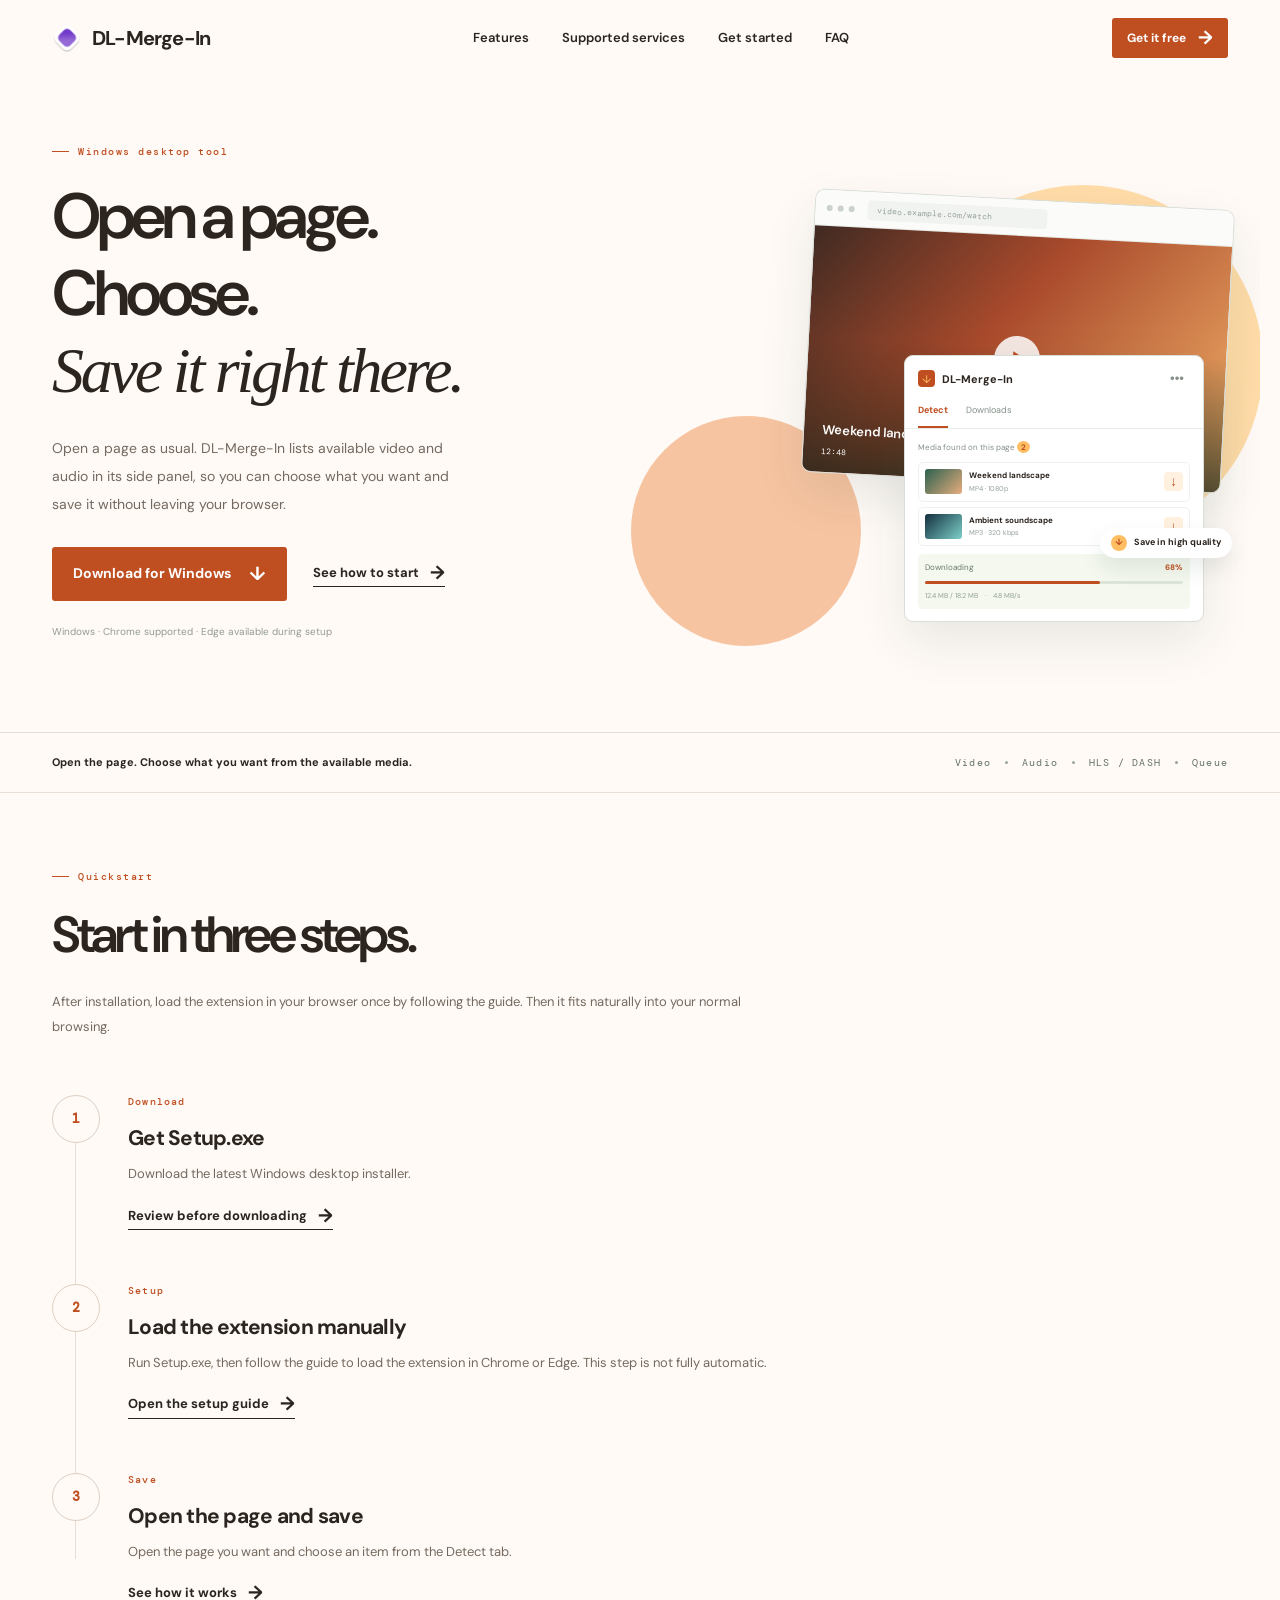
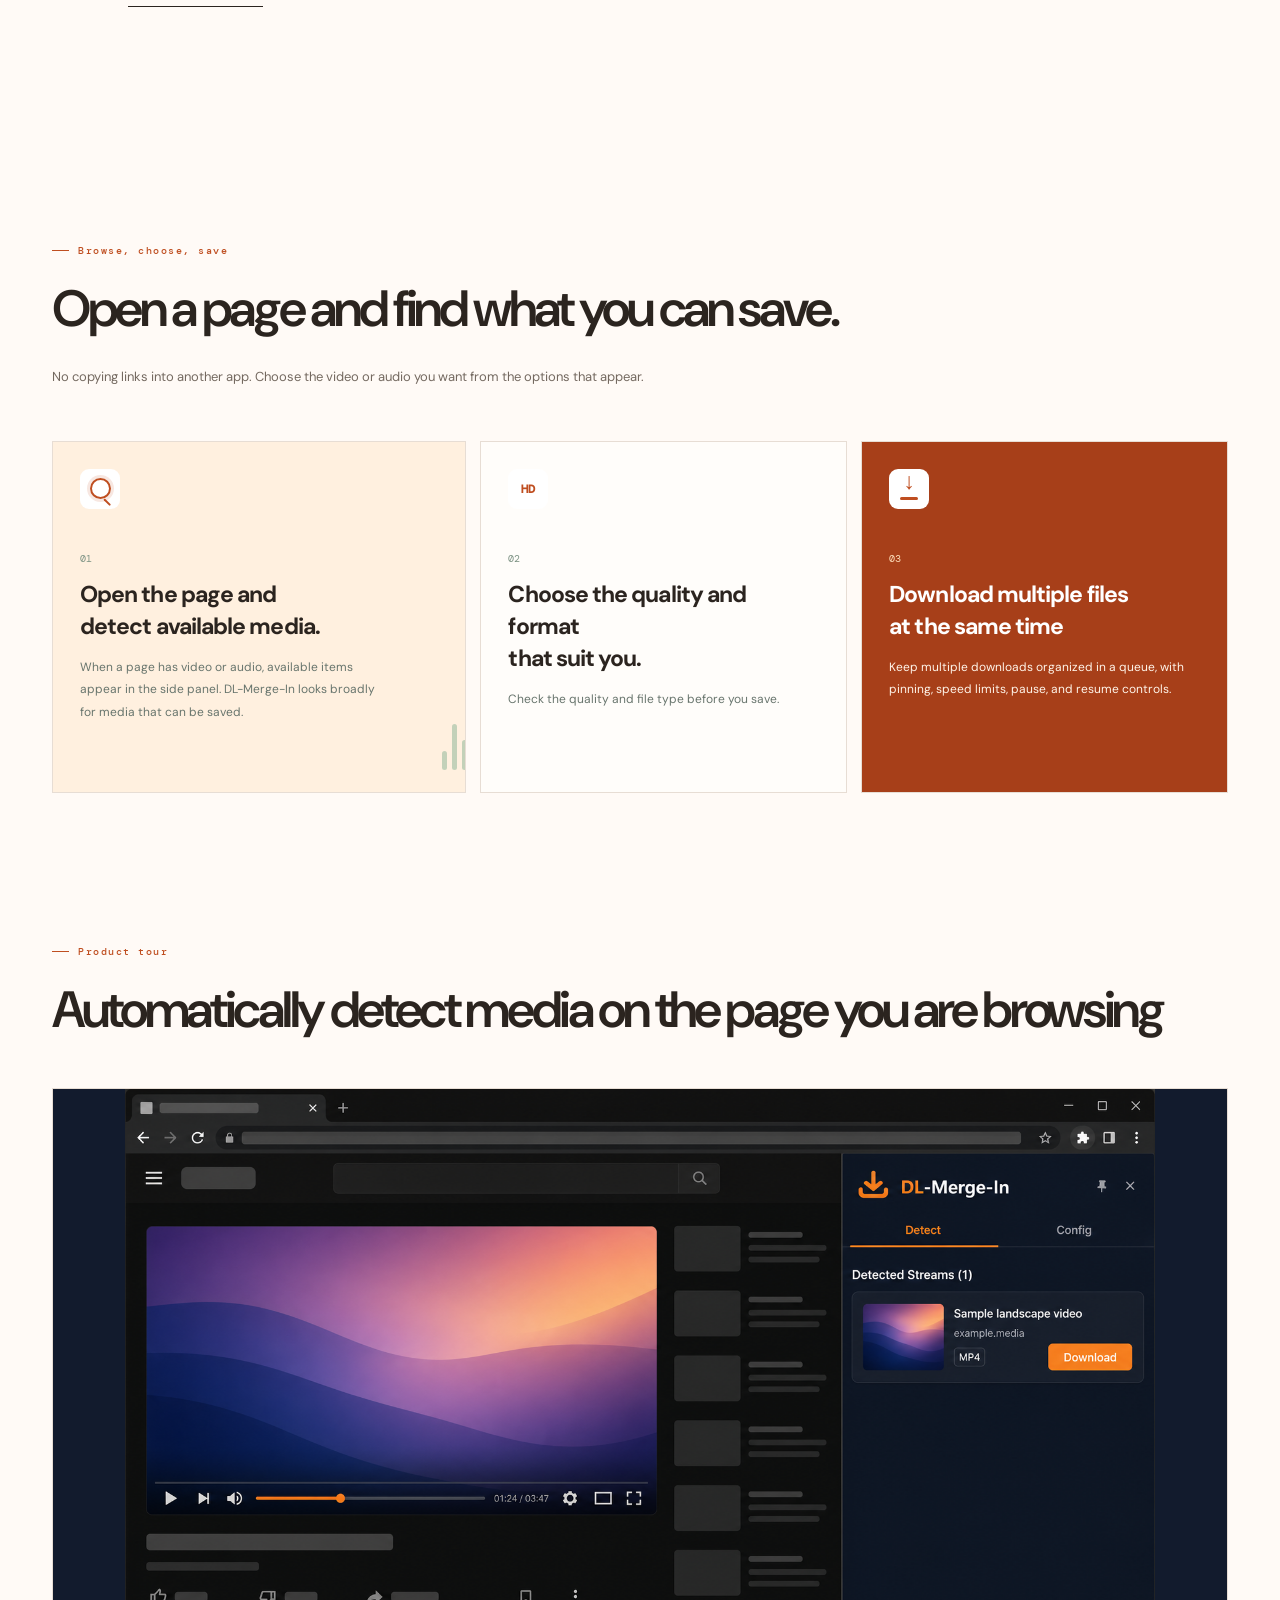
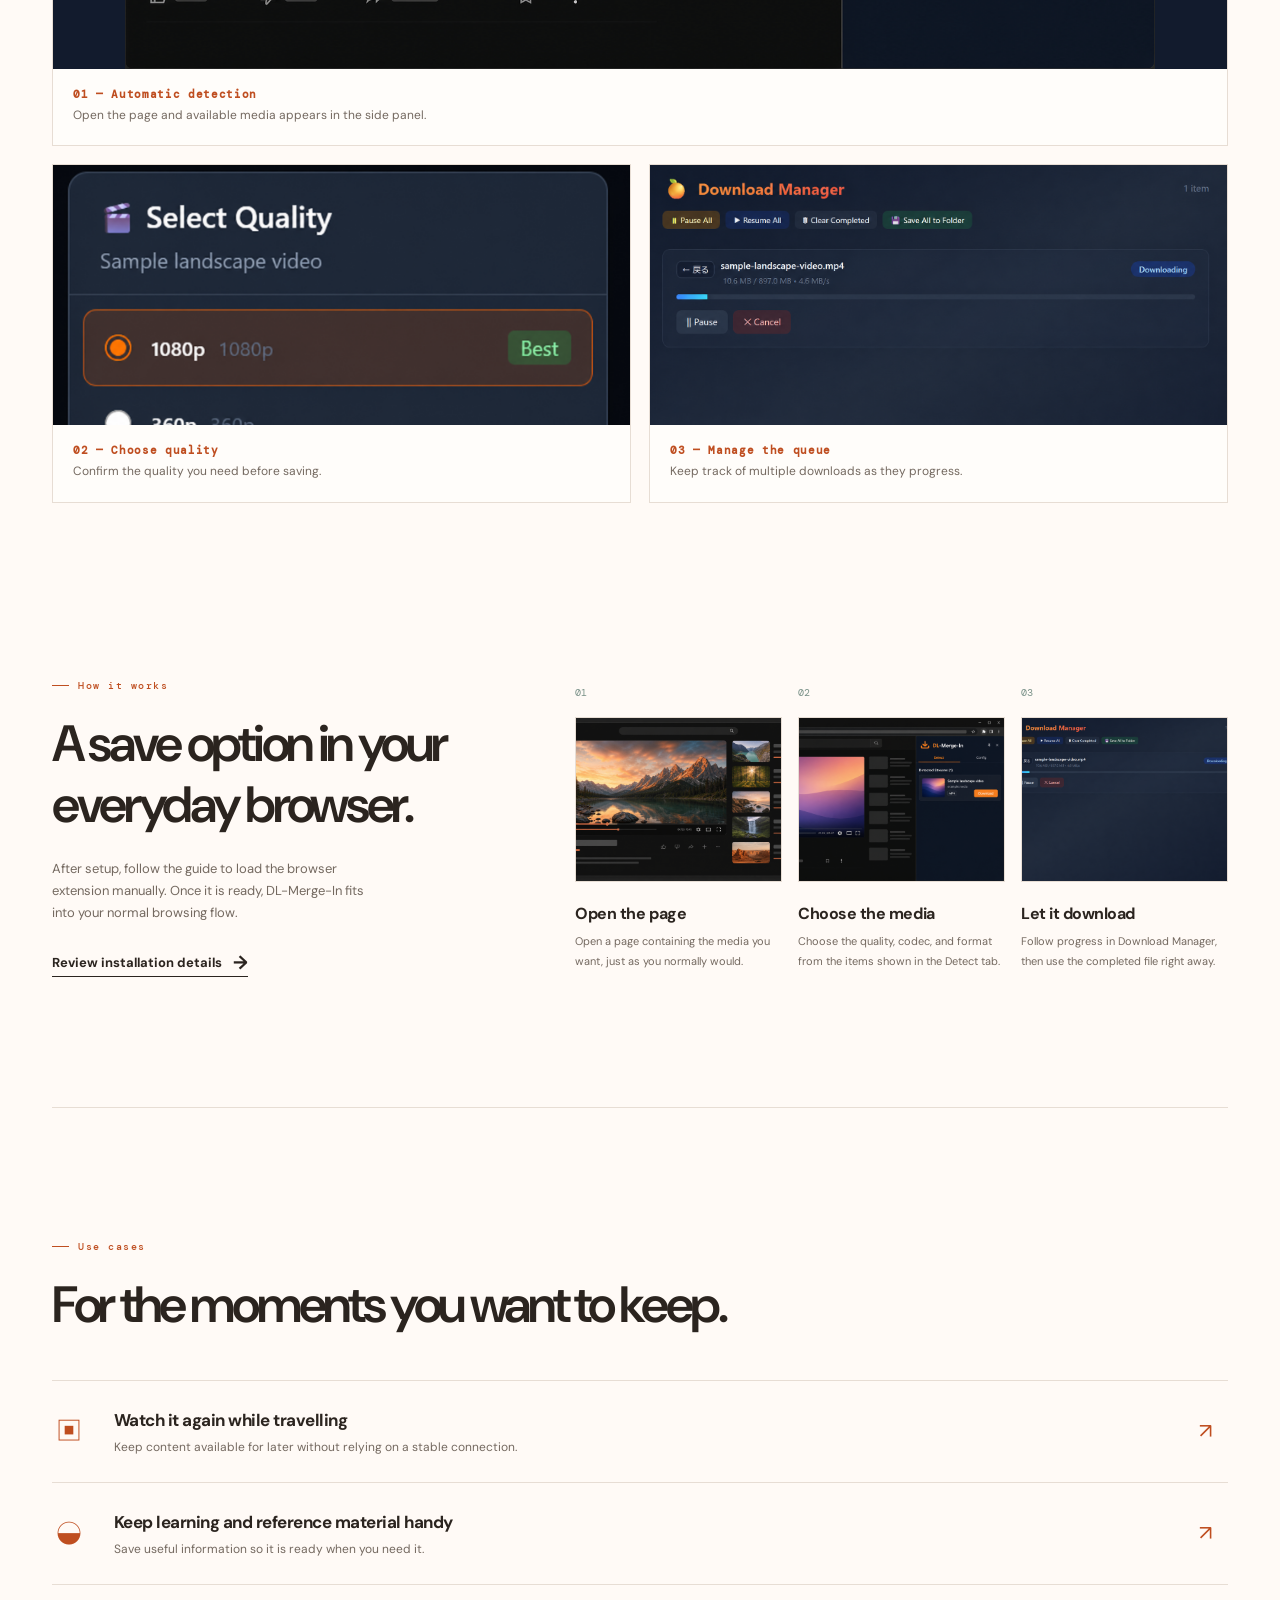
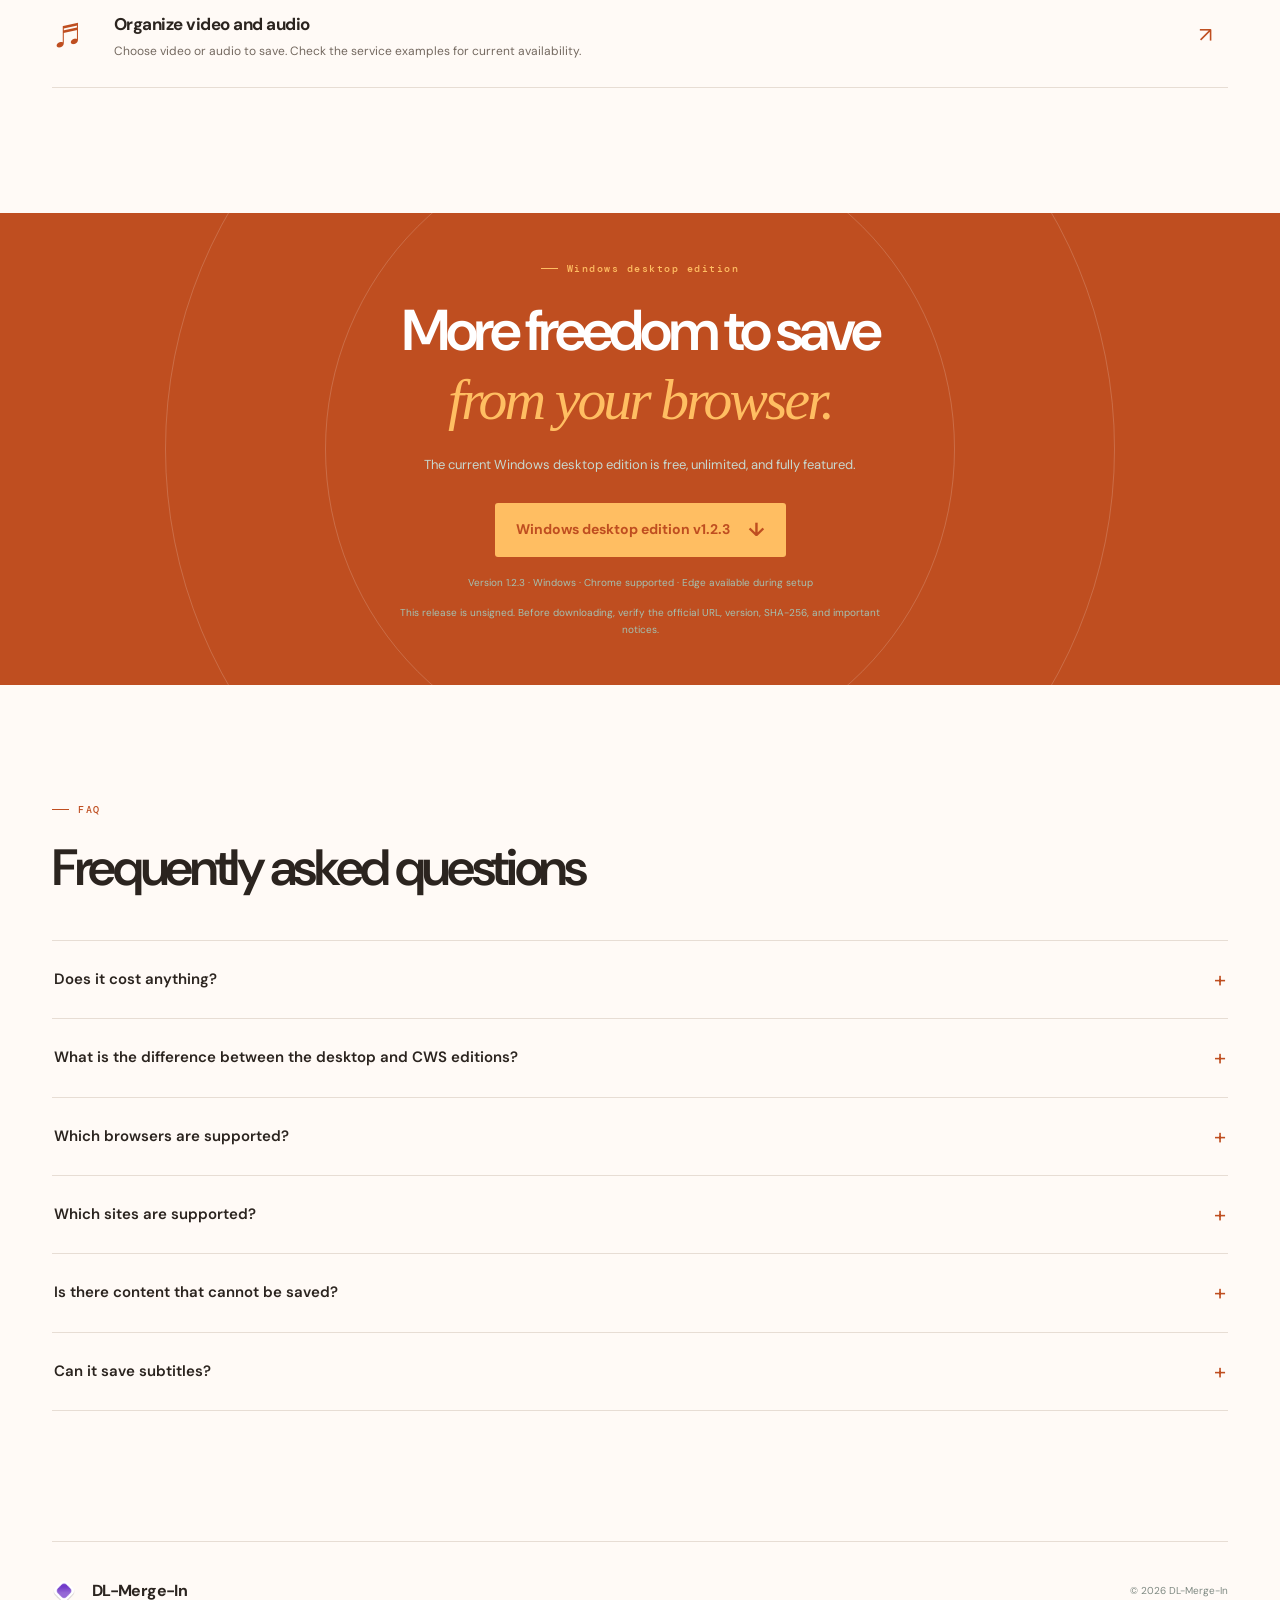
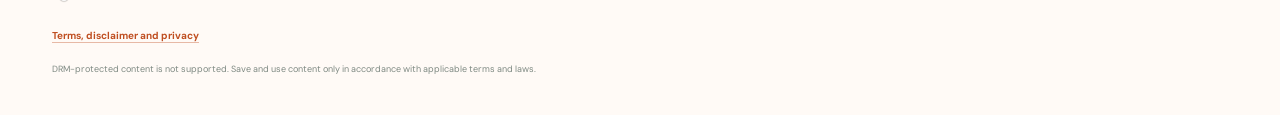
==== commit 9d75125b: "Publish website for v1.2.3" ====
--- a/index.html
+++ b/index.html
@@ -155,7 +155,7 @@
 
       <section class="download-section" id="download">
         <div class="download-orbit orbit-a"></div><div class="download-orbit orbit-b"></div>
-          <div class="download-content reveal"><p class="eyebrow light"><span></span> <span data-i18n="ctaKicker">Windows デスクトップ版</span></p><h2 data-i18n-html="ctaTitle">あなたのブラウジングに、<br /><em>保存する自由を。</em></h2><p data-i18n="ctaBody">現行デスクトップ版は、無料・無制限・フル機能でお使いいただけます。</p><a class="button button-light" href="download/"><span data-i18n="ctaButton">Windows デスクトップ版 v1.1.0</span> <span>↓</span></a><small data-i18n="ctaMeta">Version 1.1.0　·　Windows / Chrome 標準対応・Edge 選択対応</small><p class="download-hint" data-i18n="ctaHint">未署名の初回配布です。ダウンロード前に、正規URL・バージョン・SHA-256と注意事項をご確認ください。</p></div>
+          <div class="download-content reveal"><p class="eyebrow light"><span></span> <span data-i18n="ctaKicker">Windows デスクトップ版</span></p><h2 data-i18n-html="ctaTitle">あなたのブラウジングに、<br /><em>保存する自由を。</em></h2><p data-i18n="ctaBody">現行デスクトップ版は、無料・無制限・フル機能でお使いいただけます。</p><a class="button button-light" href="download/"><span data-i18n="ctaButton">Windows デスクトップ版 v1.2.3</span> <span>↓</span></a><small data-i18n="ctaMeta">Version 1.2.3　·　Windows / Chrome 標準対応・Edge 選択対応</small><p class="download-hint" data-i18n="ctaHint">未署名の配布です。ダウンロード前に、正規URL・バージョン・SHA-256と注意事項をご確認ください。</p></div>
       </section>
 
       <section class="faq section" id="faq"><div class="section-heading reveal"><p class="eyebrow"><span></span> FAQ</p><h2 data-i18n="faqTitle">よくある質問</h2></div><div class="faq-list reveal">
@@ -172,8 +172,8 @@
       <img class="lightbox-image" src="" alt="" />
     </div>
     <footer><a class="brand" href="#top"><img class="brand-mark" src="assets/brand-icon.png" alt="" /><span data-i18n="brand">DL名人</span></a><p data-i18n="copyright">© 2026 DL名人</p><p><a href="legal/" data-i18n="legal">利用条件・免責・プライバシー</a></p><p class="footer-note" data-i18n="footerDmr">DRM保護コンテンツは対象外です。コンテンツの保存・利用は、各サービスの規約および適用される法令に従ってください。</p></footer>
-  <script src="translations.js?v=20260823-2"></script>
-  <script src="i18n.js?v=20260823-2"></script>
+  <script src="translations.js?v=20260906-1"></script>
+  <script src="i18n.js?v=20260906-4"></script>
     <script src="script.js?v=20260823-1"></script>
   </body>
 </html>
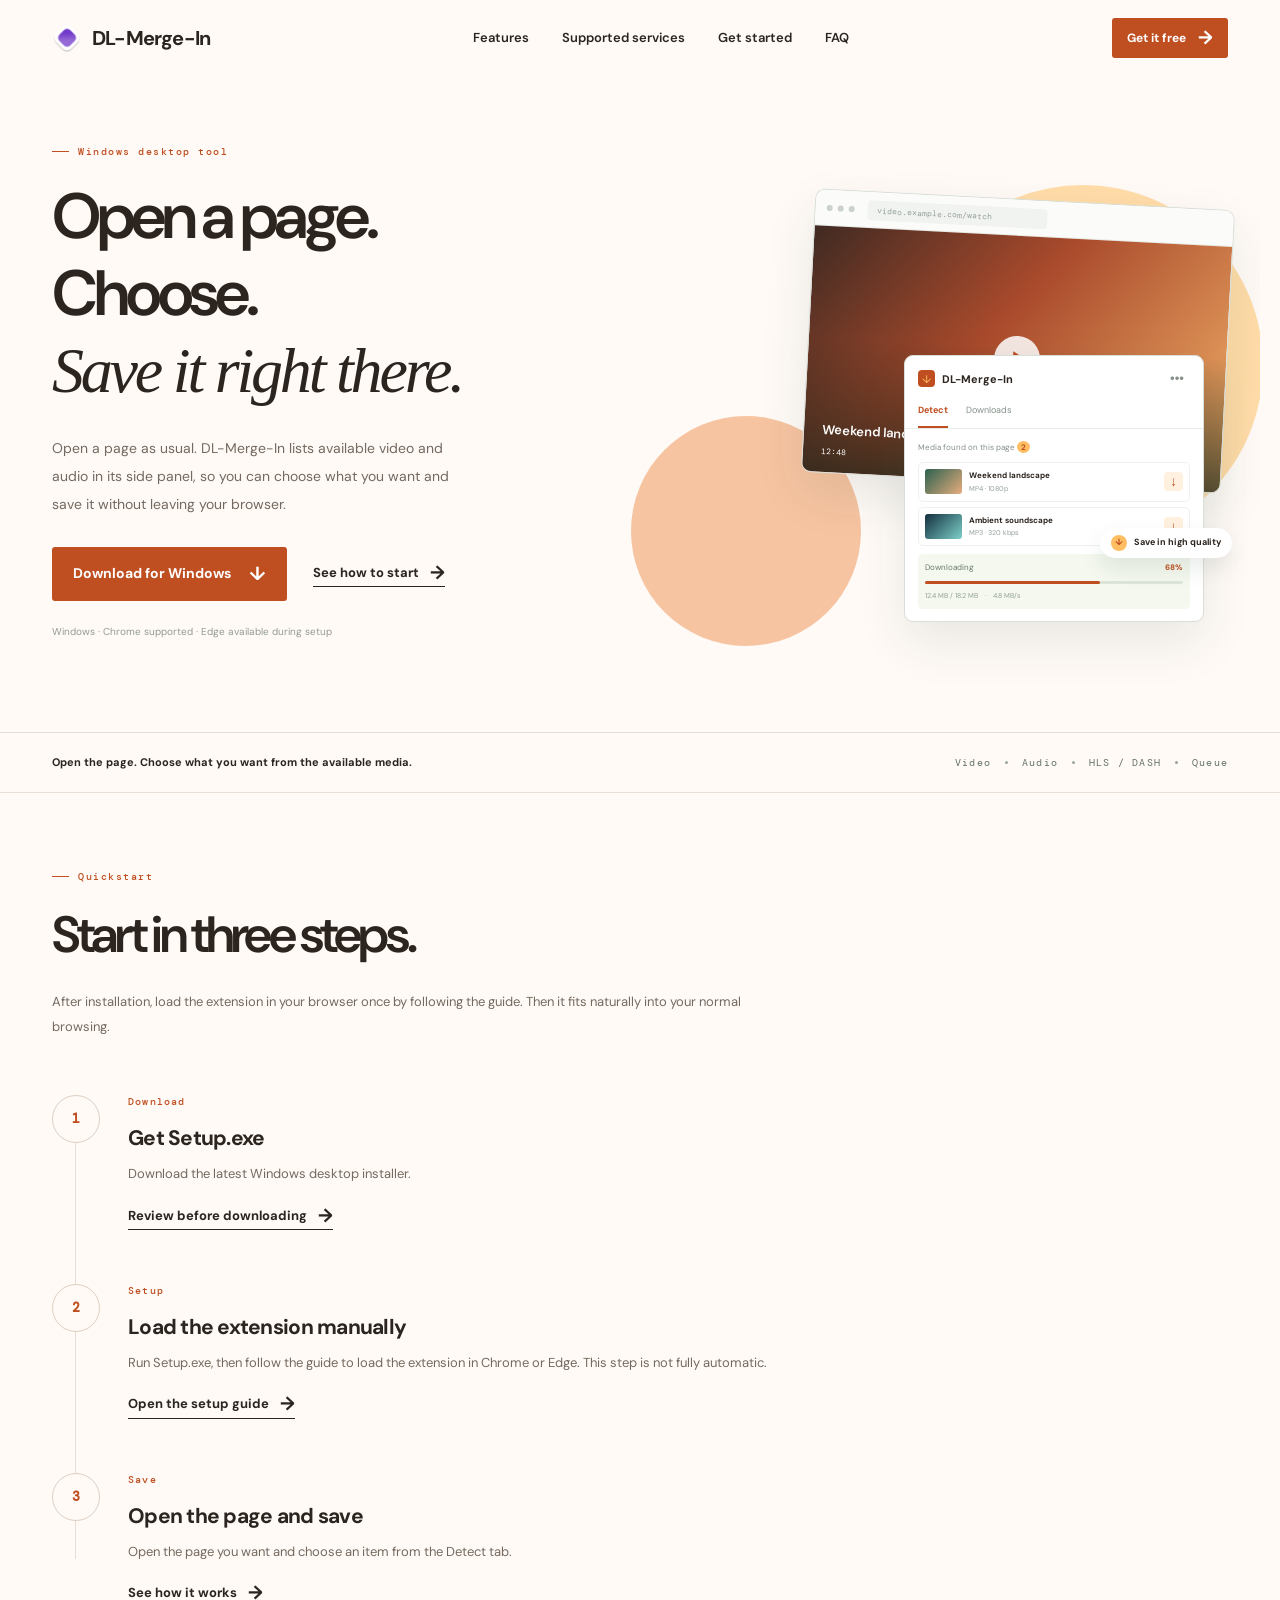
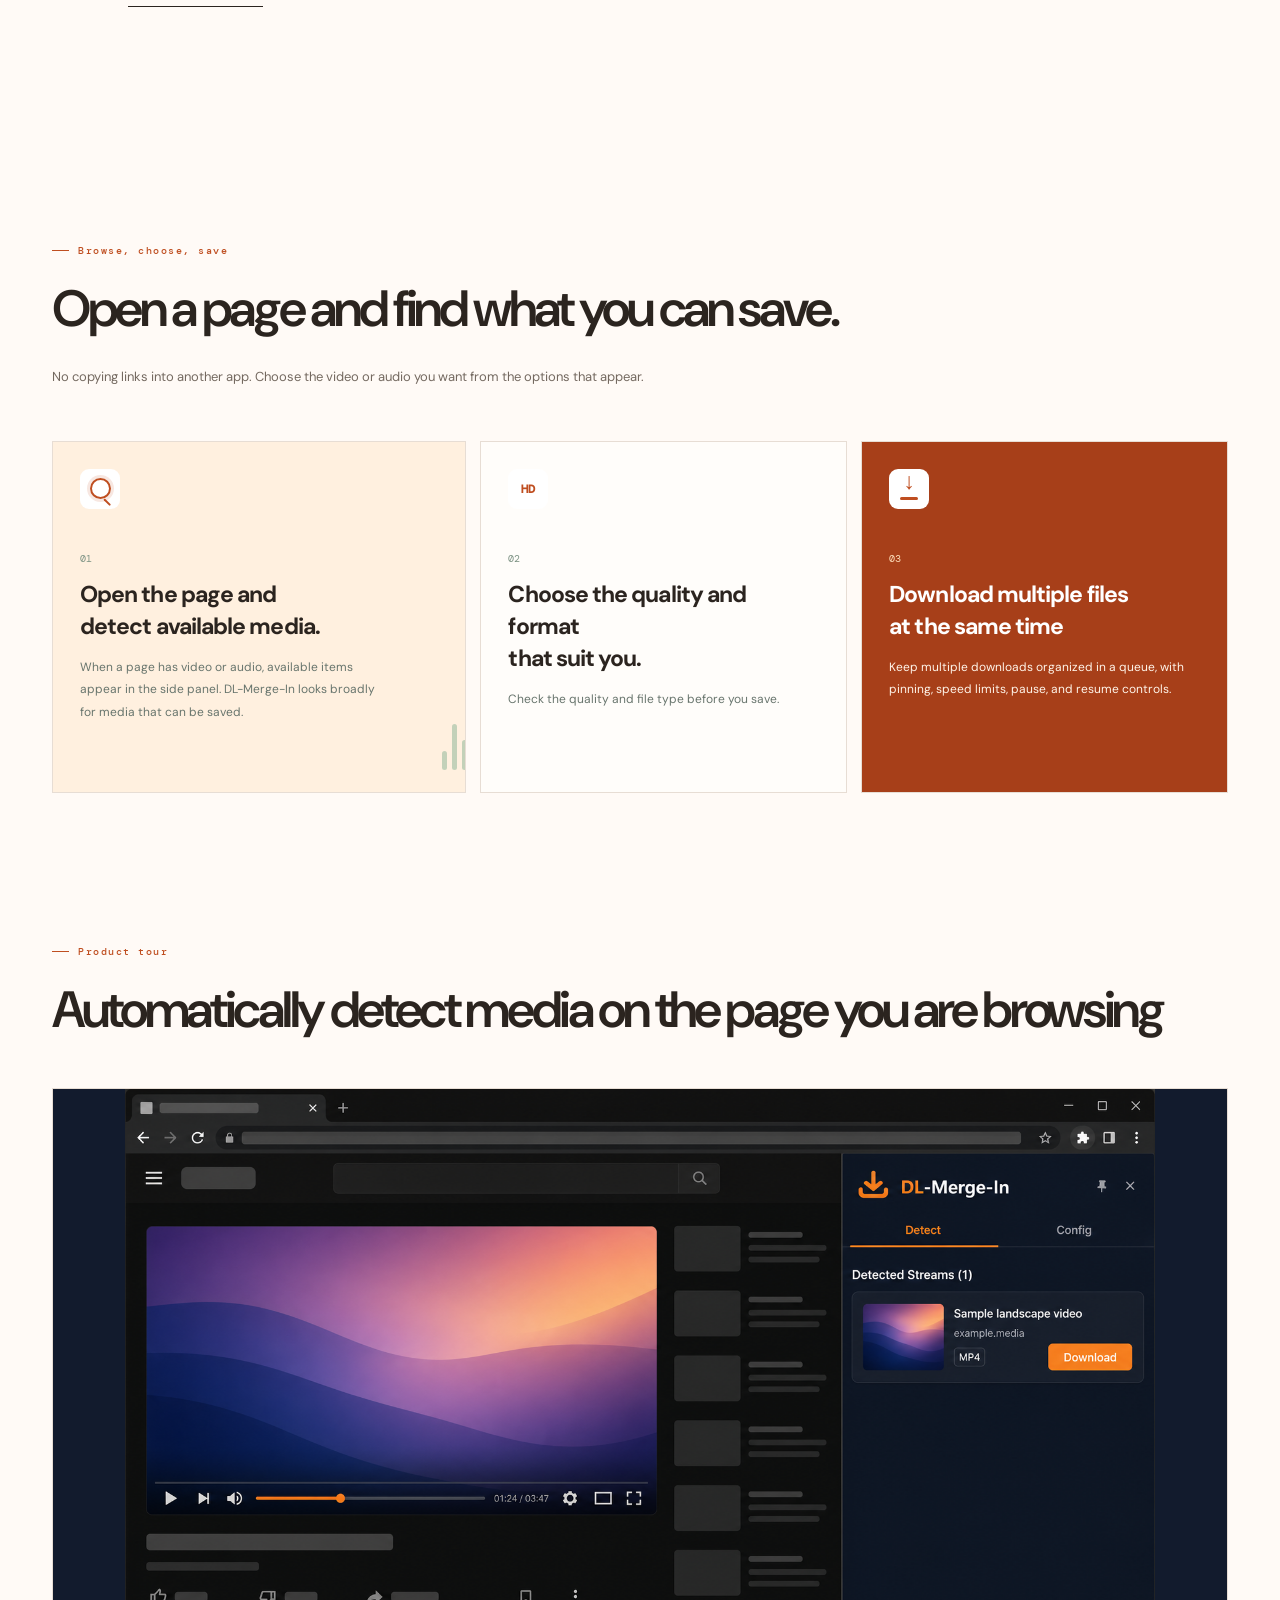
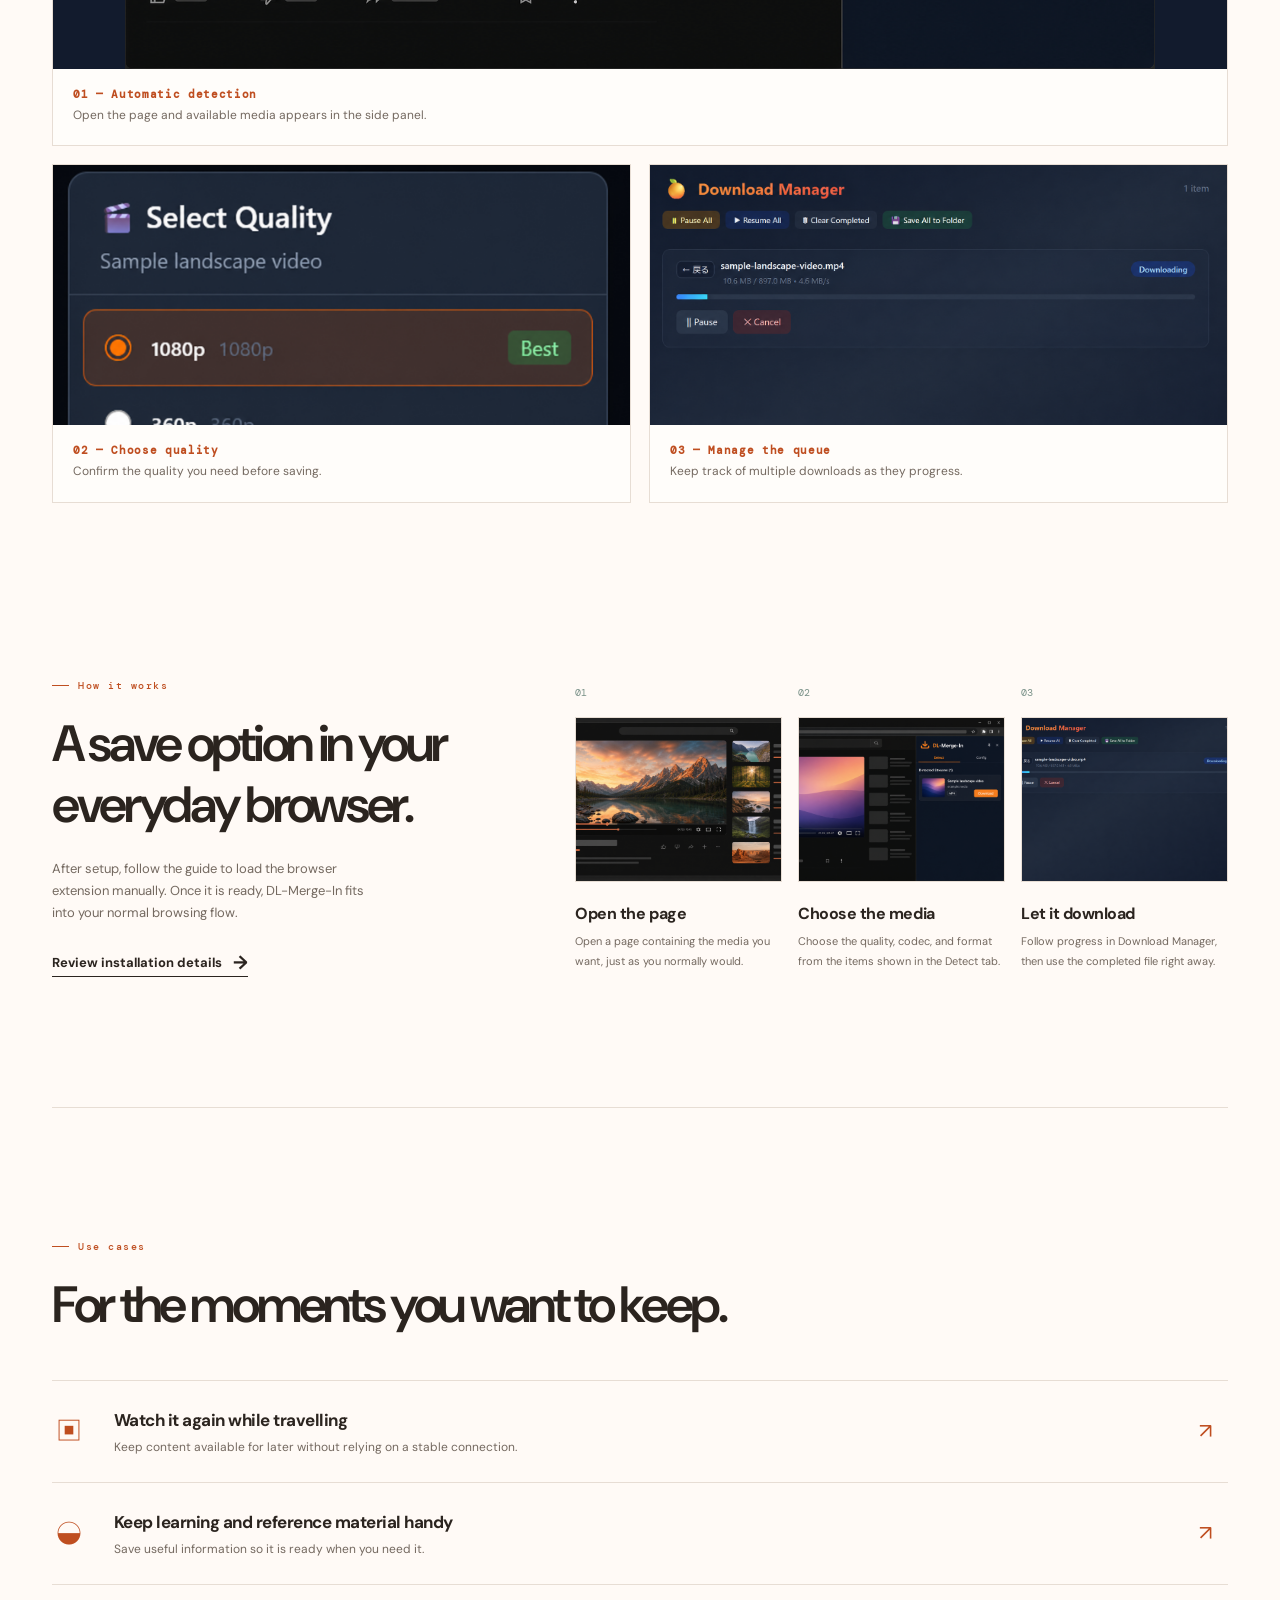
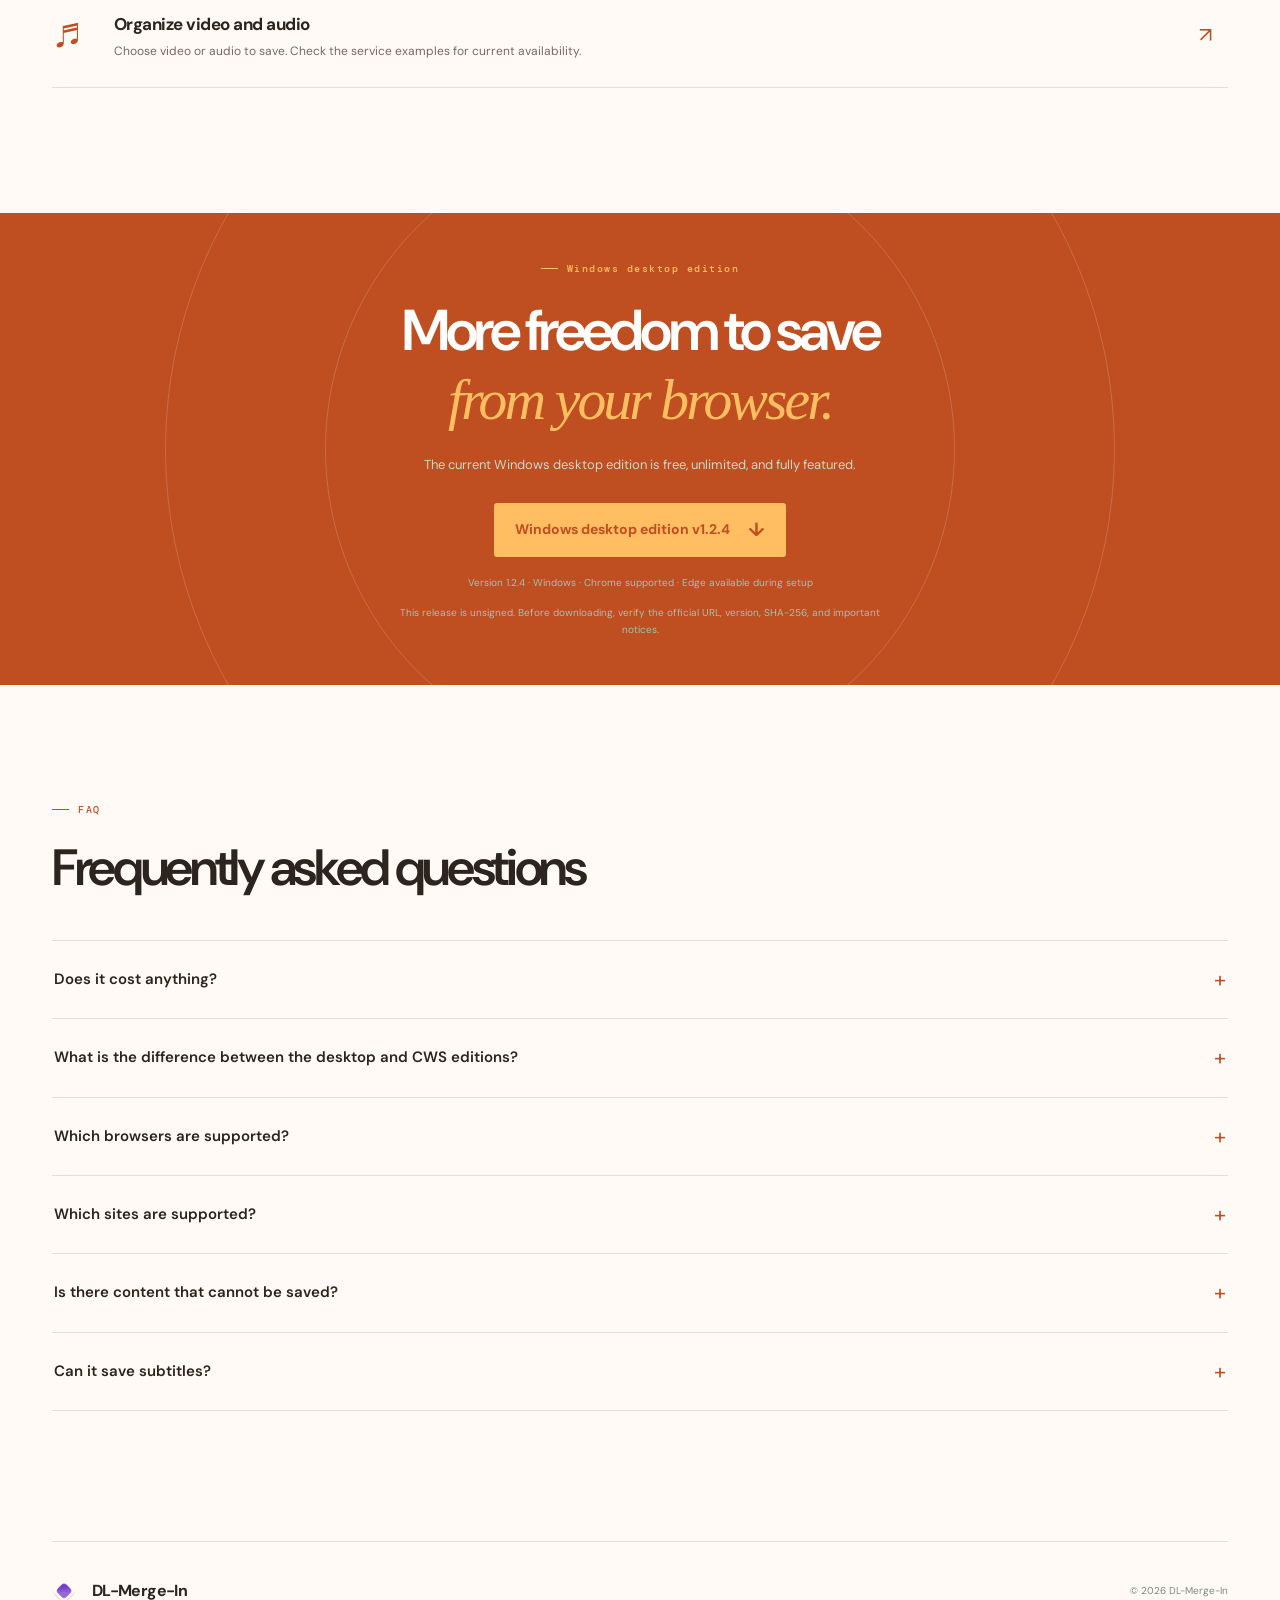
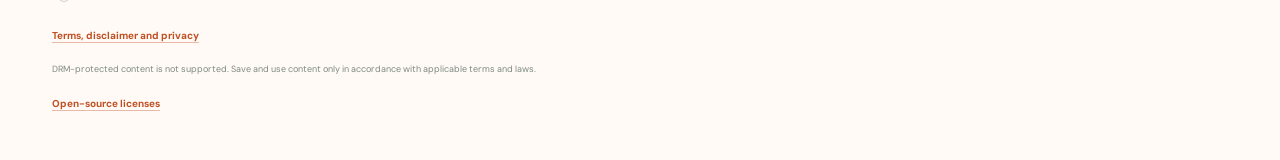
==== commit 94913c24: "Prepare v1.2.4 release and open-source license notices" ====
--- a/index.html
+++ b/index.html
@@ -12,7 +12,7 @@
     <meta property="og:description" data-i18n-content="ogDescription" content="ページを開くだけで保存候補を一覧表示。好きな動画・音声を選んで、ブラウザからそのまま保存できます。" />
     <meta property="og:image" content="assets/og.png" />
     <meta name="twitter:card" content="summary_large_image" />
-    <link rel="stylesheet" href="style.css?v=20260823-2" />
+    <link rel="stylesheet" href="style.css?v=20260908-124" />
   </head>
   <body data-i18n-page="home">
     <header class="site-header">
@@ -155,7 +155,7 @@
 
       <section class="download-section" id="download">
         <div class="download-orbit orbit-a"></div><div class="download-orbit orbit-b"></div>
-          <div class="download-content reveal"><p class="eyebrow light"><span></span> <span data-i18n="ctaKicker">Windows デスクトップ版</span></p><h2 data-i18n-html="ctaTitle">あなたのブラウジングに、<br /><em>保存する自由を。</em></h2><p data-i18n="ctaBody">現行デスクトップ版は、無料・無制限・フル機能でお使いいただけます。</p><a class="button button-light" href="download/"><span data-i18n="ctaButton">Windows デスクトップ版 v1.2.3</span> <span>↓</span></a><small data-i18n="ctaMeta">Version 1.2.3　·　Windows / Chrome 標準対応・Edge 選択対応</small><p class="download-hint" data-i18n="ctaHint">未署名の配布です。ダウンロード前に、正規URL・バージョン・SHA-256と注意事項をご確認ください。</p></div>
+          <div class="download-content reveal"><p class="eyebrow light"><span></span> <span data-i18n="ctaKicker">Windows デスクトップ版</span></p><h2 data-i18n-html="ctaTitle">あなたのブラウジングに、<br /><em>保存する自由を。</em></h2><p data-i18n="ctaBody">現行デスクトップ版は、無料・無制限・フル機能でお使いいただけます。</p><a class="button button-light" href="download/"><span data-i18n="ctaButton">Windows デスクトップ版 v1.2.4</span> <span>↓</span></a><small data-i18n="ctaMeta">Version 1.2.4　·　Windows / Chrome 標準対応・Edge 選択対応</small><p class="download-hint" data-i18n="ctaHint">未署名の配布です。ダウンロード前に、正規URL・バージョン・SHA-256と注意事項をご確認ください。</p></div>
       </section>
 
       <section class="faq section" id="faq"><div class="section-heading reveal"><p class="eyebrow"><span></span> FAQ</p><h2 data-i18n="faqTitle">よくある質問</h2></div><div class="faq-list reveal">
@@ -171,9 +171,9 @@
       <button class="lightbox-close" type="button" aria-label="拡大表示を閉じる" data-i18n-aria-label="lightboxClose">×</button>
       <img class="lightbox-image" src="" alt="" />
     </div>
-    <footer><a class="brand" href="#top"><img class="brand-mark" src="assets/brand-icon.png" alt="" /><span data-i18n="brand">DL名人</span></a><p data-i18n="copyright">© 2026 DL名人</p><p><a href="legal/" data-i18n="legal">利用条件・免責・プライバシー</a></p><p class="footer-note" data-i18n="footerDmr">DRM保護コンテンツは対象外です。コンテンツの保存・利用は、各サービスの規約および適用される法令に従ってください。</p></footer>
+    <footer><a class="brand" href="#top"><img class="brand-mark" src="assets/brand-icon.png" alt="" /><span data-i18n="brand">DL名人</span></a><p data-i18n="copyright">© 2026 DL名人</p><p><a href="legal/" data-i18n="legal">利用条件・免責・プライバシー</a></p><p class="footer-note" data-i18n="footerDmr">DRM保護コンテンツは対象外です。コンテンツの保存・利用は、各サービスの規約および適用される法令に従ってください。</p><p><a href="licenses/" data-i18n="licensesNav">オープンソースライセンス</a></p></footer>
   <script src="translations.js?v=20260906-1"></script>
-  <script src="i18n.js?v=20260906-4"></script>
+  <script src="i18n.js?v=20260908-124"></script>
     <script src="script.js?v=20260823-1"></script>
   </body>
 </html>
--- a/style.css
+++ b/style.css
@@ -16,6 +16,7 @@
 @media(max-width:800px){.section-lead{font-size:12px}.editions,.quickstart{padding-top:65px;padding-bottom:65px}.edition-grid,.support-edition-grid{grid-template-columns:1fr}.edition-card{min-height:auto;padding:25px 22px}.edition-card ul{min-height:auto}.edition-badge{position:static;display:inline-flex;margin-bottom:16px}.quickstart-list{margin-top:38px}.quickstart-list li{grid-template-columns:42px 1fr;gap:18px;padding-bottom:42px}.quickstart-list:before{left:20px}.quickstart-number{width:42px;height:42px}.quickstart-list h3{font-size:18px}}
 .download-page{max-width:850px}.download-primary{margin-top:36px;padding:30px;border:1px solid #edc09d!important;background:#fff0df}.download-primary h2{margin:0 0 12px}.download-primary .button{margin-top:18px}.download-asset-note{margin:14px 0 0!important;font-size:11px!important;color:#8a776a!important}.hash-panel{margin:20px 0;padding:20px;border:1px solid var(--line);background:#fffdfa}.hash-panel p{margin:0 0 7px!important}.hash-panel code,.info-page pre{overflow-wrap:anywhere;word-break:break-word}.hash-value{display:block;padding:10px 0 14px;color:var(--ink);font:500 11px/1.8 'DM Mono',monospace}.hash-copy{border:1px solid var(--green);border-radius:3px;background:transparent;color:var(--green);padding:8px 10px;font:700 11px 'DM Sans','Noto Sans JP',sans-serif;cursor:pointer}.hash-copy:hover,.hash-copy:focus-visible{background:var(--green);color:#fff;outline:none}.info-page pre{margin:16px 0;padding:14px;overflow:auto;background:#2b241f;color:#fff4e9;font-size:11px;line-height:1.7}.download-checklist{padding-left:21px;color:var(--muted);font-size:13px;line-height:2}@media(max-width:800px){.download-primary{padding:23px 20px}.hash-panel{padding:16px}.hash-value{font-size:10px}.info-page pre{font-size:10px}}
 .brand-mark{display:block;width:30px;height:30px;padding:0;border-radius:0;background:transparent;object-fit:contain;flex:0 0 auto}.info-page a.button{color:#fff;text-decoration:none}.info-page a.button:hover,.info-page a.button:focus-visible{color:#fff}.download-primary .button{background:var(--green);color:#fff}.download-primary .button:hover{background:#963b18}
+.license-page{max-width:960px}.info-lead{max-width:760px;color:var(--muted);font-size:14px}.license-grid{display:grid;grid-template-columns:repeat(3,minmax(0,1fr));gap:14px;margin:20px 0 42px}.license-grid article{border:1px solid var(--line);background:#fbfcf9;padding:20px;overflow-wrap:anywhere}.license-grid h3{margin:0 0 10px;font-size:16px}.license-grid p{color:var(--muted);font-size:12px}.license-grid a,.license-download a:not(.button){color:var(--green);text-decoration:underline}.license-download{border-top:1px solid var(--line);padding-top:28px}.license-download .button{margin-top:10px}@media(max-width:800px){.license-grid{grid-template-columns:1fr}}
 .detect-icon{position:relative;display:grid;place-items:center;gap:0}.detect-icon i{display:none}.detect-icon::before{content:'';width:17px;height:17px;border:2px solid var(--green);border-radius:50%;box-shadow:0 0 0 3px #bf4e2022}.detect-icon::after{content:'';position:absolute;width:9px;height:2px;right:7px;bottom:9px;background:var(--green);border-radius:2px;transform:rotate(45deg);transform-origin:left center}
 .queue-icon{position:relative;display:grid;place-items:center;gap:0}.queue-icon i{display:none}.queue-icon::before{content:'↓';position:absolute;top:1px;color:var(--green);font:700 23px/1 Arial,sans-serif}.queue-icon::after{content:'';position:absolute;width:18px;height:3px;left:11px;bottom:9px;background:var(--green);border-radius:3px}
 .floating-chip>[data-i18n]{display:inline;width:auto;height:auto;margin:0;background:none;color:inherit}
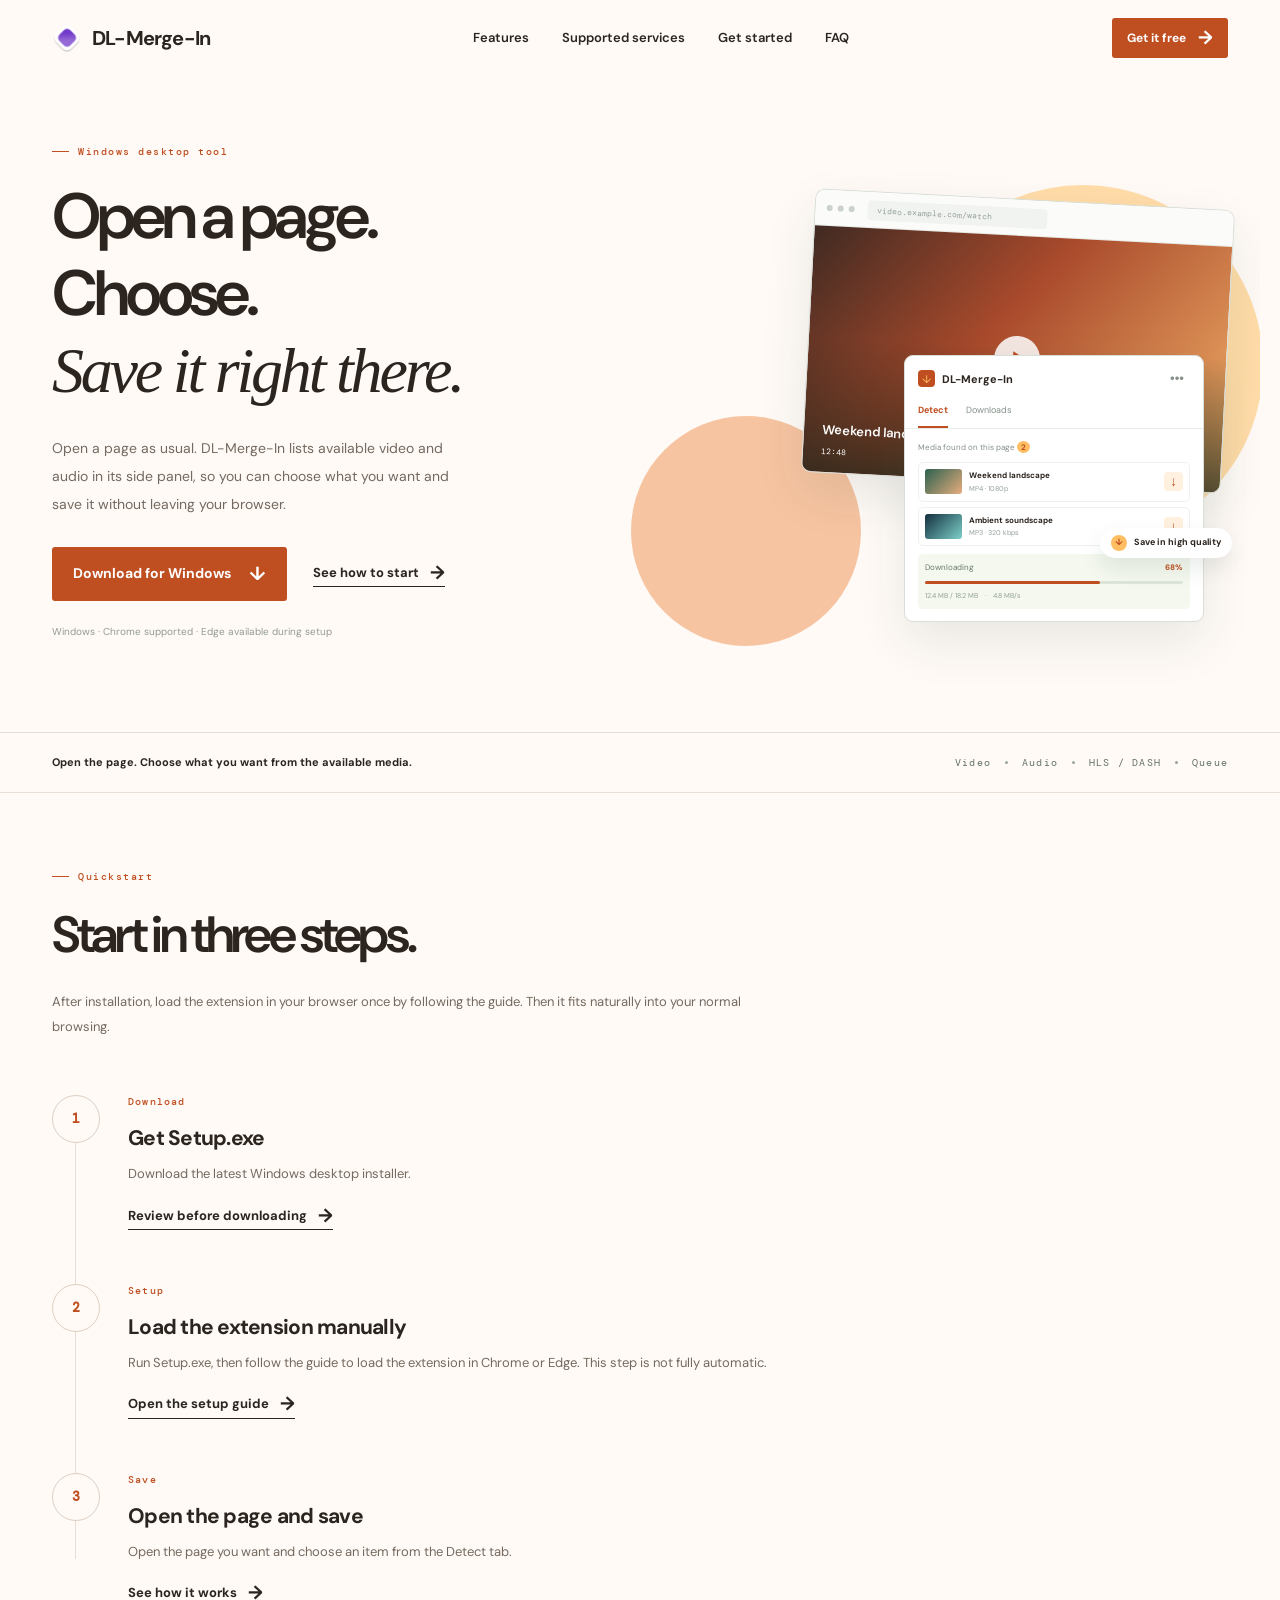
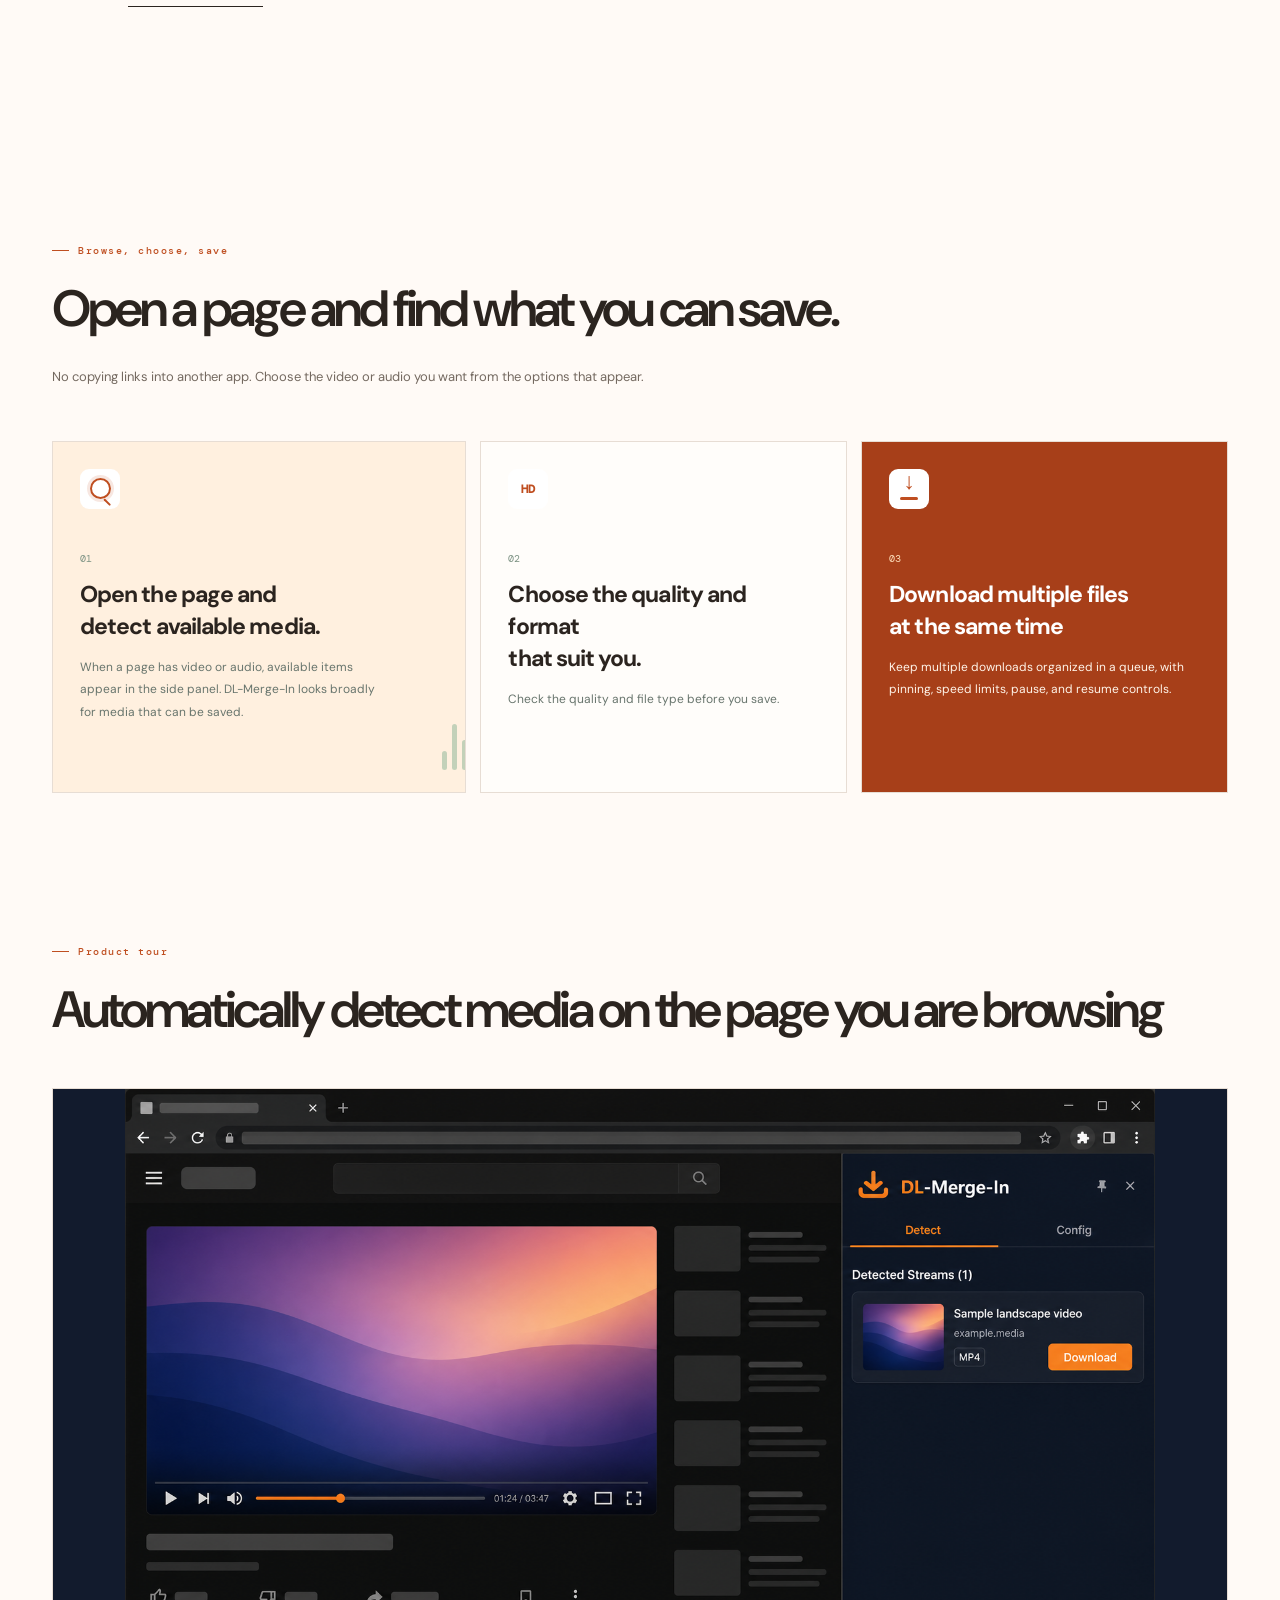
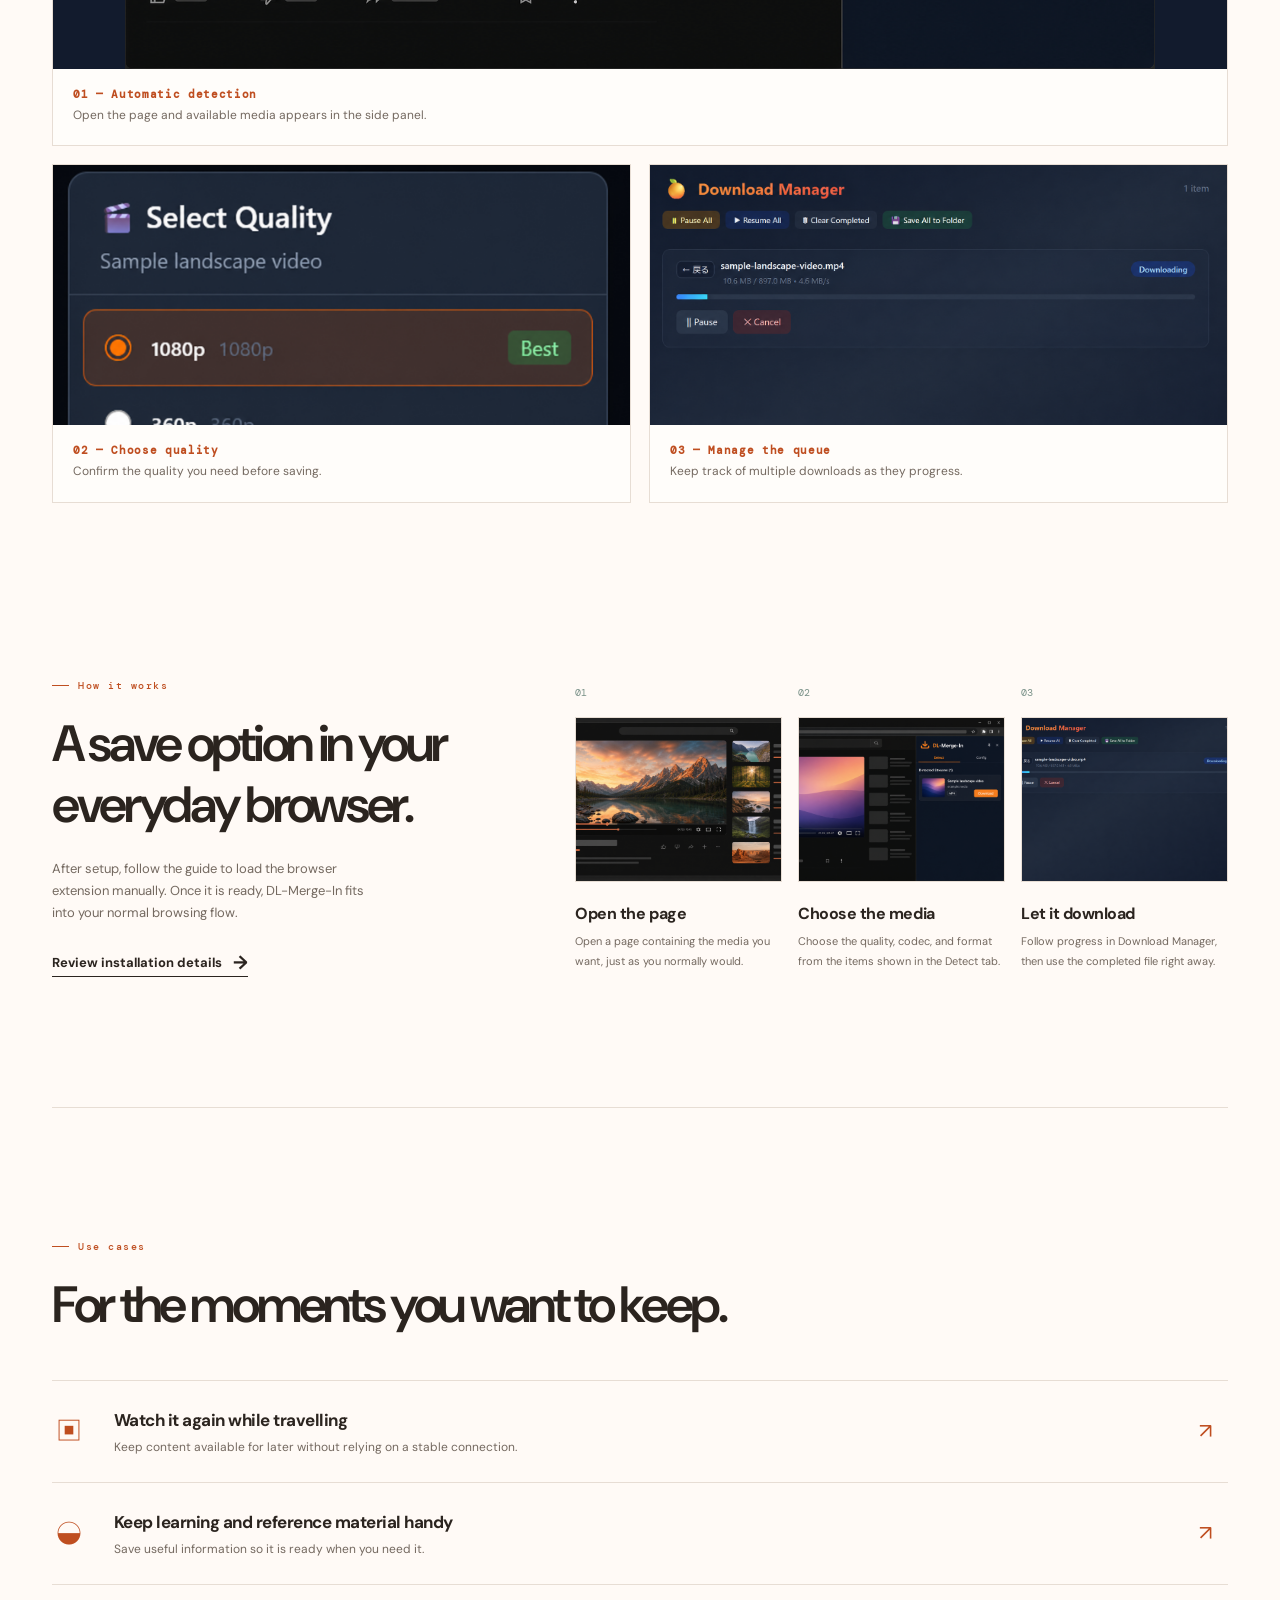
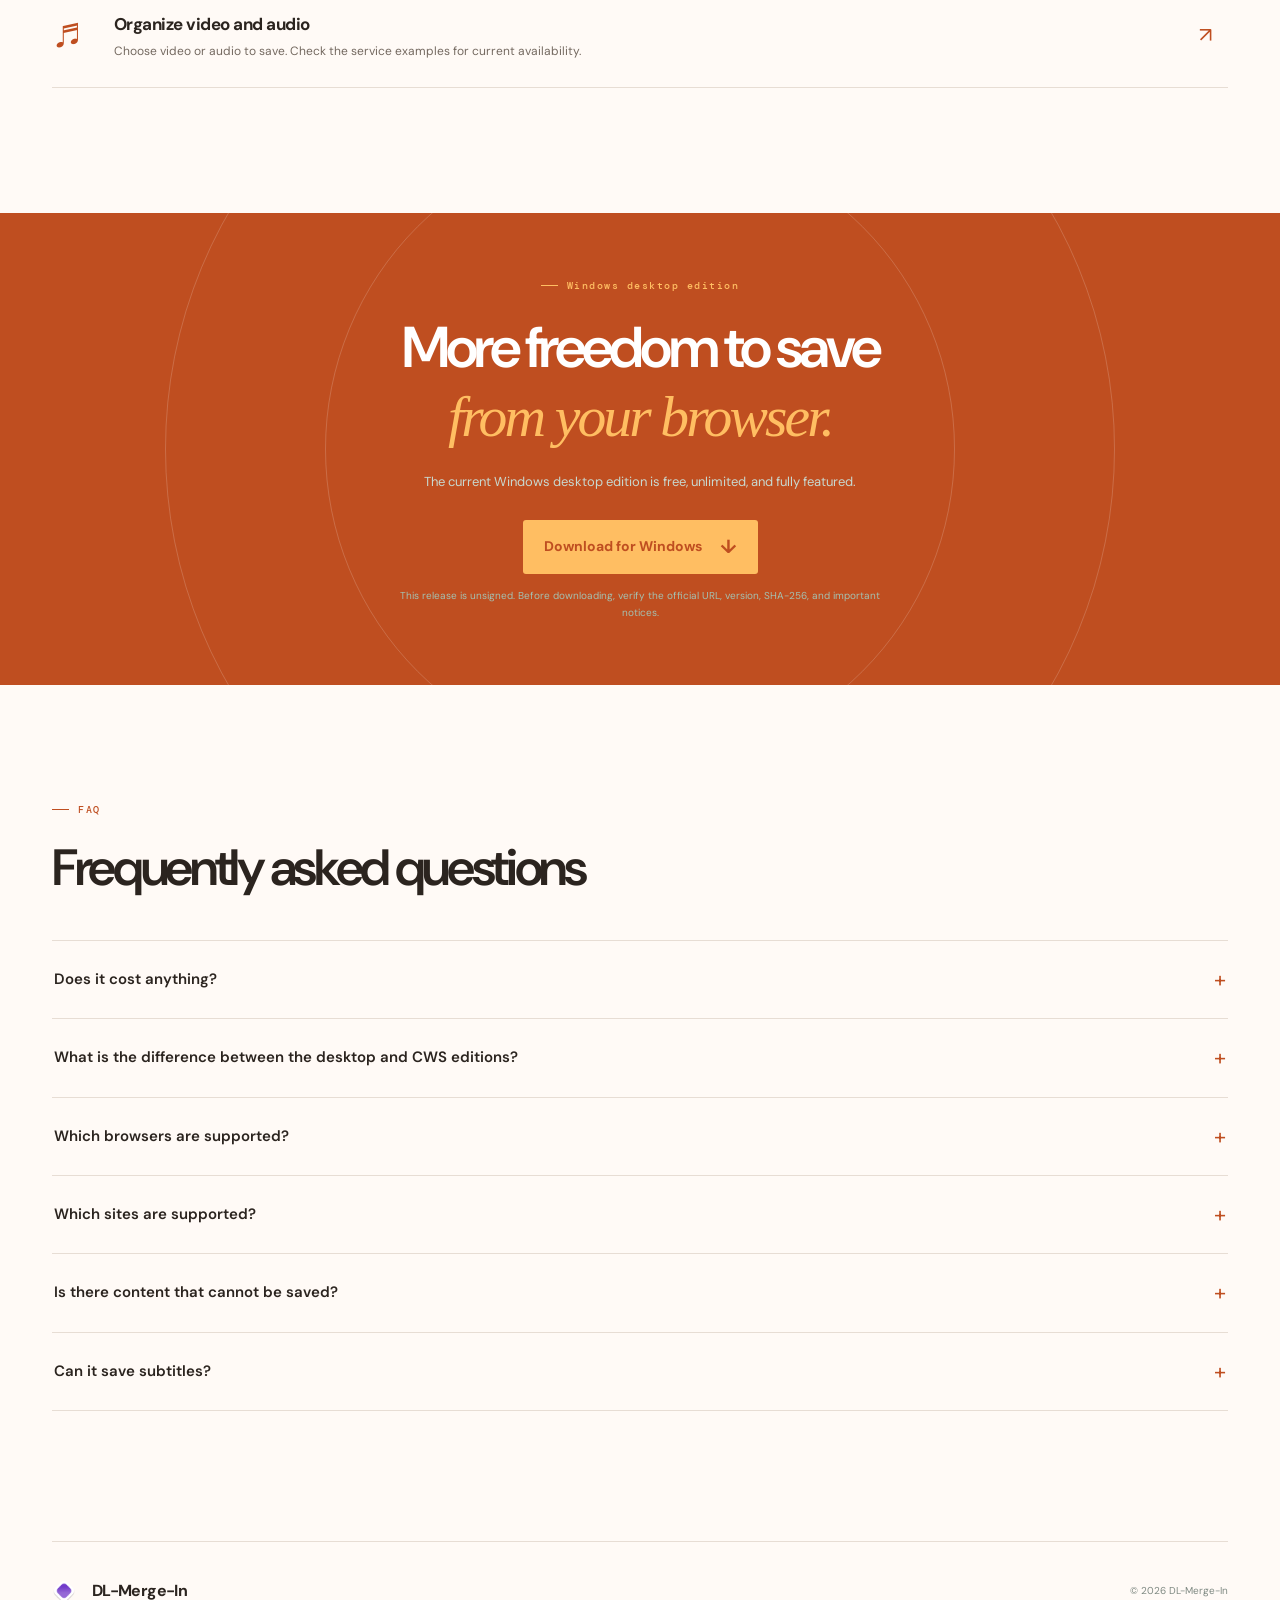
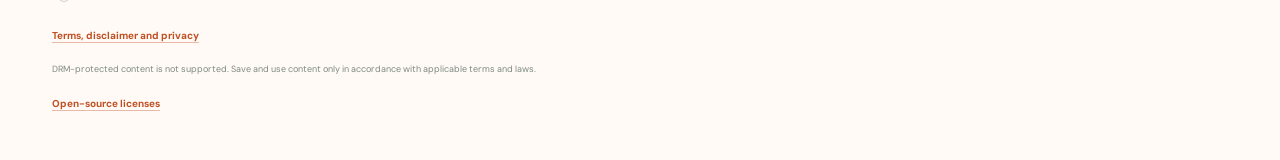
==== commit 741a2b4f: "Update LP release details and language policy" ====
--- a/index.html
+++ b/index.html
@@ -12,7 +12,7 @@
     <meta property="og:description" data-i18n-content="ogDescription" content="ページを開くだけで保存候補を一覧表示。好きな動画・音声を選んで、ブラウザからそのまま保存できます。" />
     <meta property="og:image" content="assets/og.png" />
     <meta name="twitter:card" content="summary_large_image" />
-    <link rel="stylesheet" href="style.css?v=20260908-124" />
+    <link rel="stylesheet" href="style.css?v=20260923-1" />
   </head>
   <body data-i18n-page="home">
     <header class="site-header">
@@ -155,7 +155,7 @@
 
       <section class="download-section" id="download">
         <div class="download-orbit orbit-a"></div><div class="download-orbit orbit-b"></div>
-          <div class="download-content reveal"><p class="eyebrow light"><span></span> <span data-i18n="ctaKicker">Windows デスクトップ版</span></p><h2 data-i18n-html="ctaTitle">あなたのブラウジングに、<br /><em>保存する自由を。</em></h2><p data-i18n="ctaBody">現行デスクトップ版は、無料・無制限・フル機能でお使いいただけます。</p><a class="button button-light" href="download/"><span data-i18n="ctaButton">Windows デスクトップ版 v1.2.4</span> <span>↓</span></a><small data-i18n="ctaMeta">Version 1.2.4　·　Windows / Chrome 標準対応・Edge 選択対応</small><p class="download-hint" data-i18n="ctaHint">未署名の配布です。ダウンロード前に、正規URL・バージョン・SHA-256と注意事項をご確認ください。</p></div>
+          <div class="download-content reveal"><p class="eyebrow light"><span></span> <span data-i18n="ctaKicker">Windows デスクトップ版</span></p><h2 data-i18n-html="ctaTitle">あなたのブラウジングに、<br /><em>保存する自由を。</em></h2><p data-i18n="ctaBody">現行デスクトップ版は、無料・無制限・フル機能でお使いいただけます。</p><a class="button button-light" href="download/"><span data-i18n="downloadDesktop">Windows デスクトップ版をダウンロード</span> <span>↓</span></a><p class="download-hint" data-i18n="ctaHint">未署名の配布です。ダウンロード前に、正規URL・バージョン・SHA-256と注意事項をご確認ください。</p></div>
       </section>
 
       <section class="faq section" id="faq"><div class="section-heading reveal"><p class="eyebrow"><span></span> FAQ</p><h2 data-i18n="faqTitle">よくある質問</h2></div><div class="faq-list reveal">
@@ -173,7 +173,7 @@
     </div>
     <footer><a class="brand" href="#top"><img class="brand-mark" src="assets/brand-icon.png" alt="" /><span data-i18n="brand">DL名人</span></a><p data-i18n="copyright">© 2026 DL名人</p><p><a href="legal/" data-i18n="legal">利用条件・免責・プライバシー</a></p><p class="footer-note" data-i18n="footerDmr">DRM保護コンテンツは対象外です。コンテンツの保存・利用は、各サービスの規約および適用される法令に従ってください。</p><p><a href="licenses/" data-i18n="licensesNav">オープンソースライセンス</a></p></footer>
   <script src="translations.js?v=20260906-1"></script>
-  <script src="i18n.js?v=20260908-124"></script>
+  <script src="i18n.js?v=20260921-1"></script>
     <script src="script.js?v=20260823-1"></script>
   </body>
 </html>
--- a/style.css
+++ b/style.css
@@ -25,3 +25,7 @@
 .hero-actions{flex-wrap:wrap}
 .button{max-width:100%;white-space:normal;text-align:center;justify-content:center}
 .button>[data-i18n],.text-link>[data-i18n]{font-size:inherit;line-height:inherit}
+.release-entry h3{margin:22px 0 4px;font-size:12px;letter-spacing:.08em;text-transform:uppercase;color:var(--green)}
+.release-entry .release-date{color:var(--ink);font-weight:700}
+.release-entry ul{margin:8px 0;padding-left:20px;color:var(--muted);font-size:13px;line-height:2}
+.release-entry li+li{margin-top:4px}
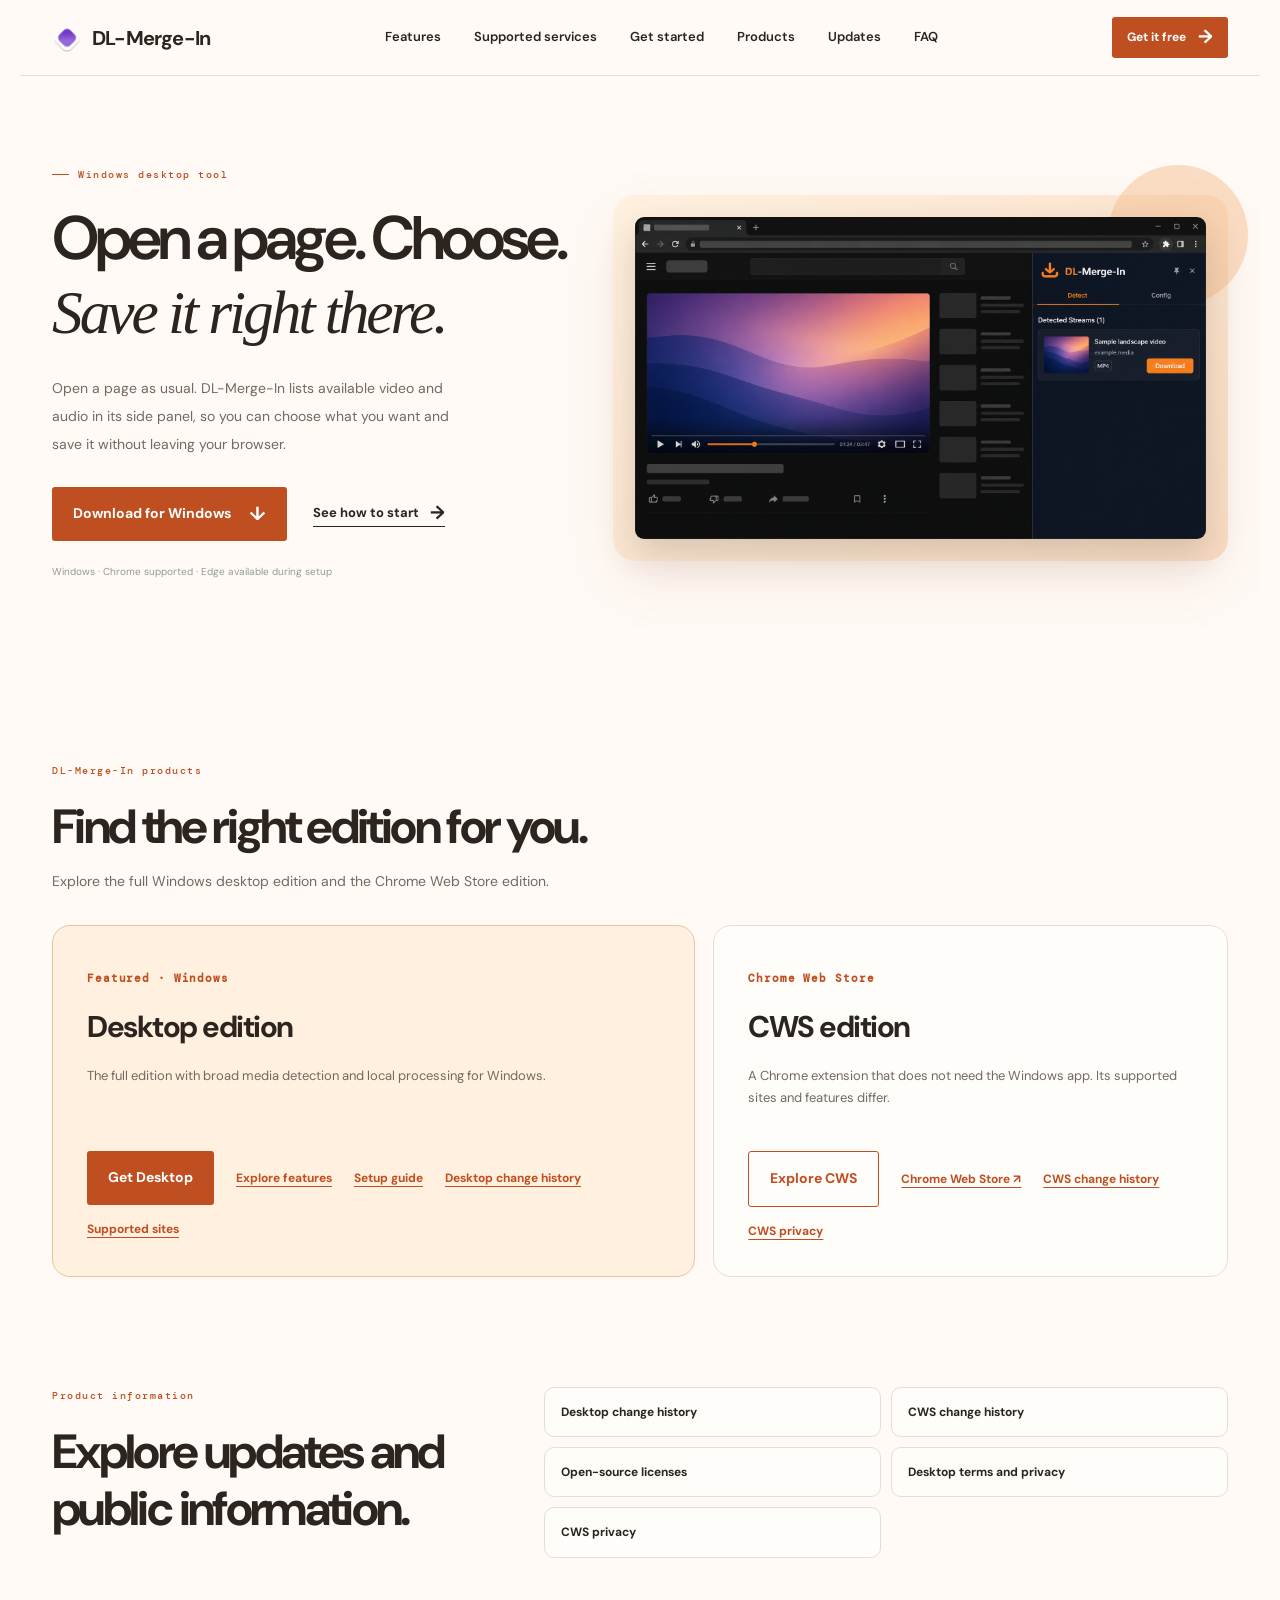
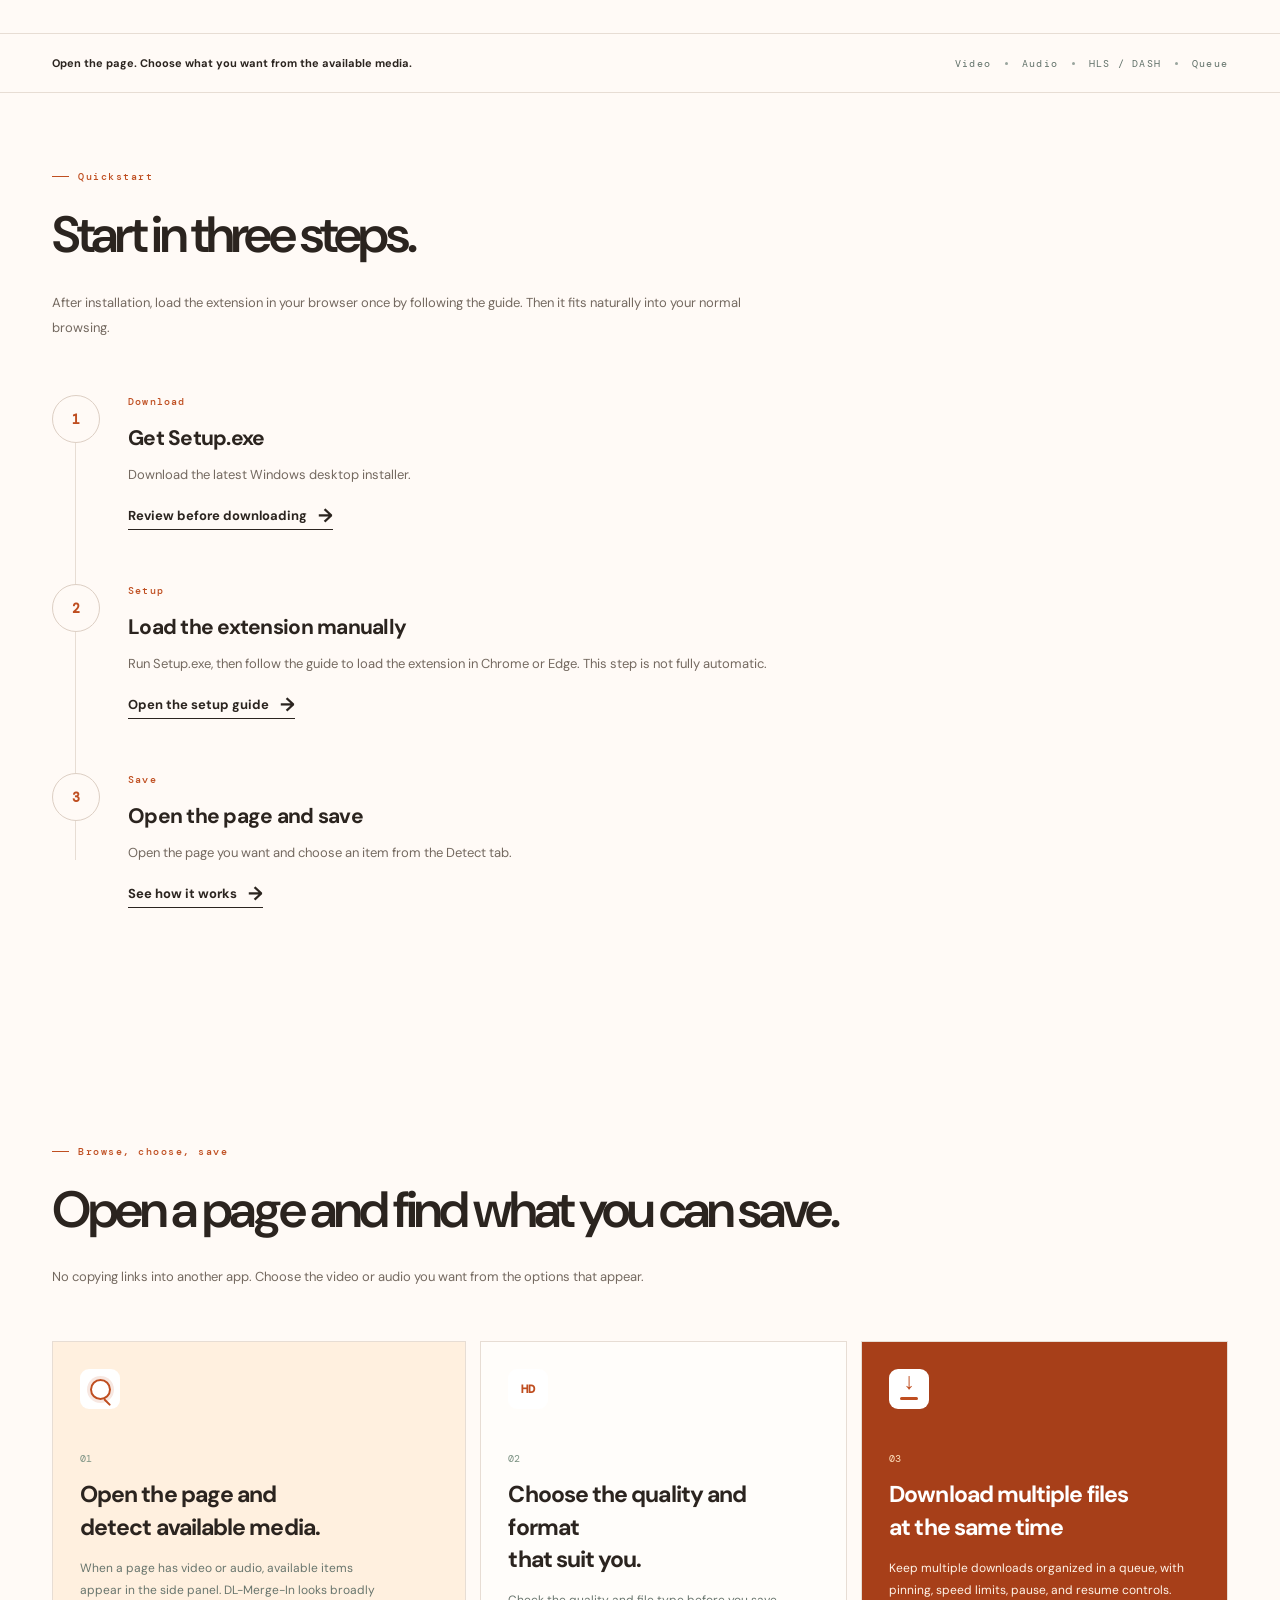
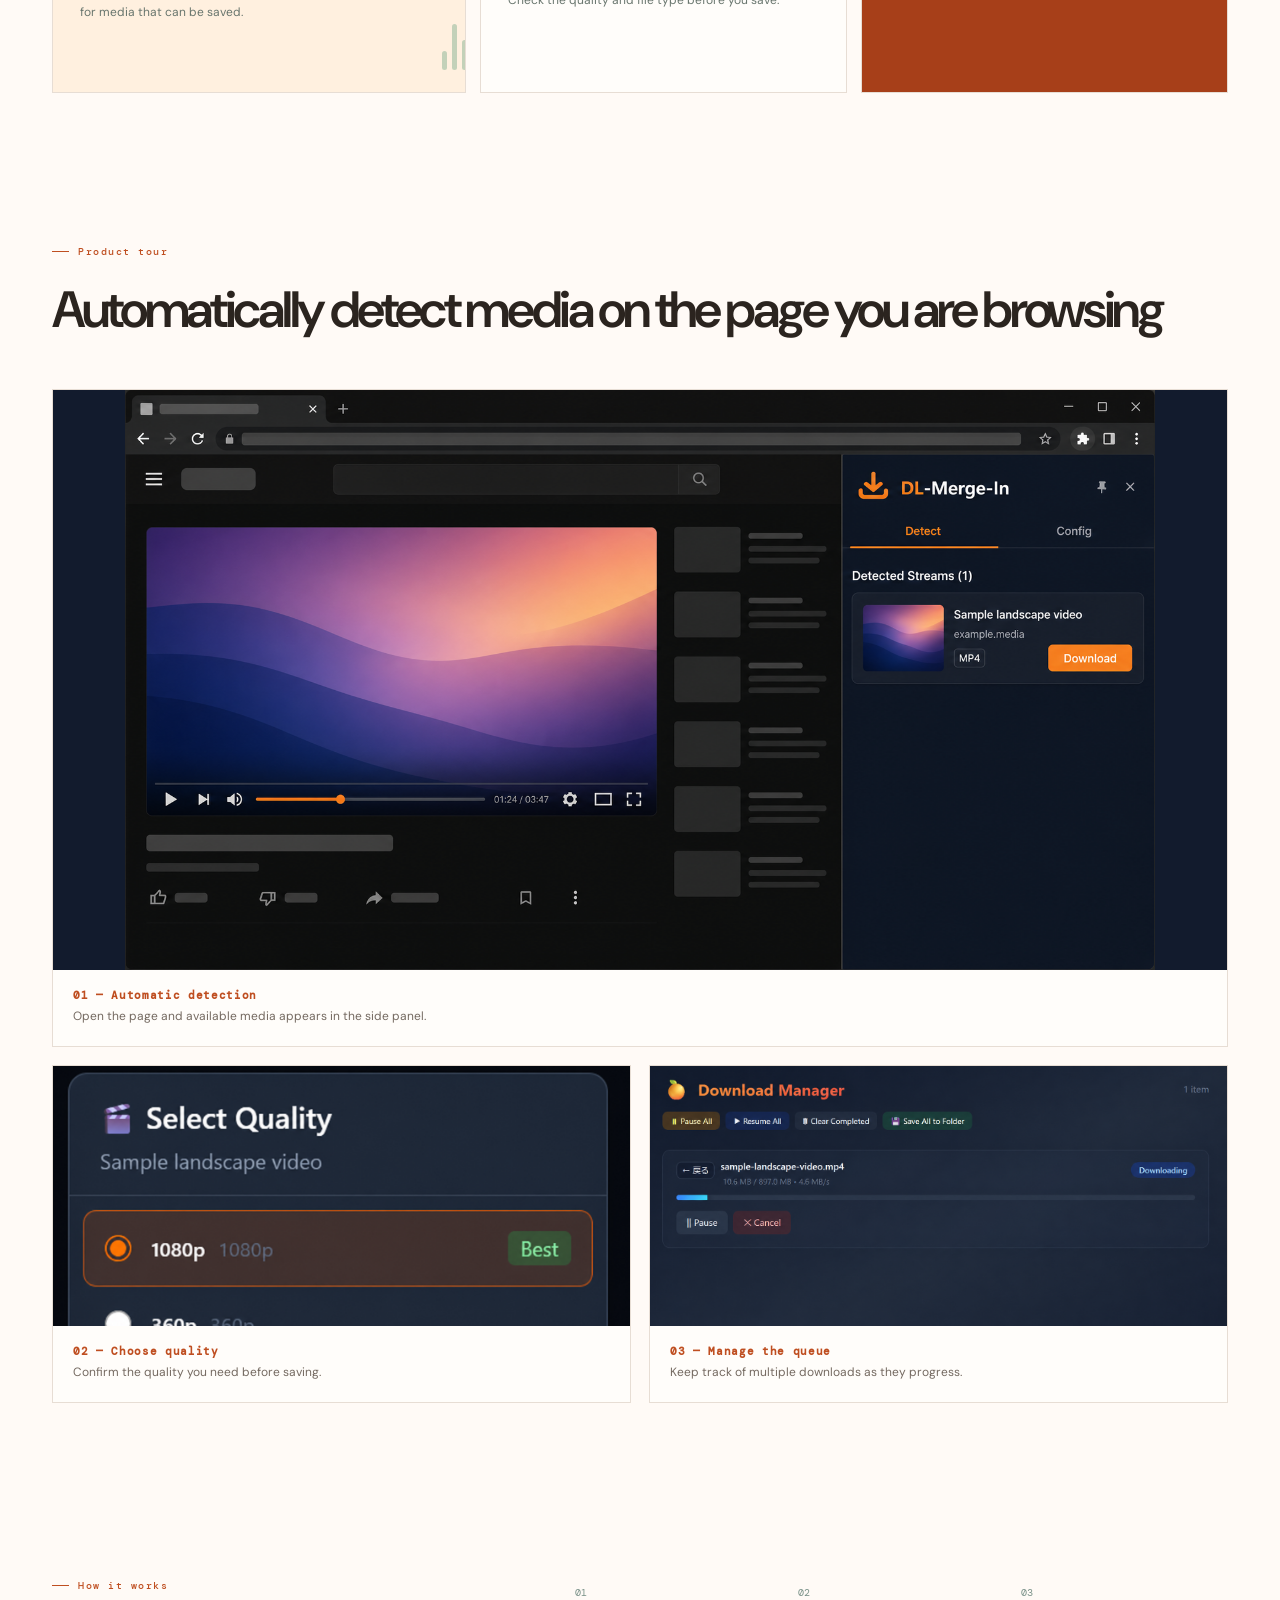
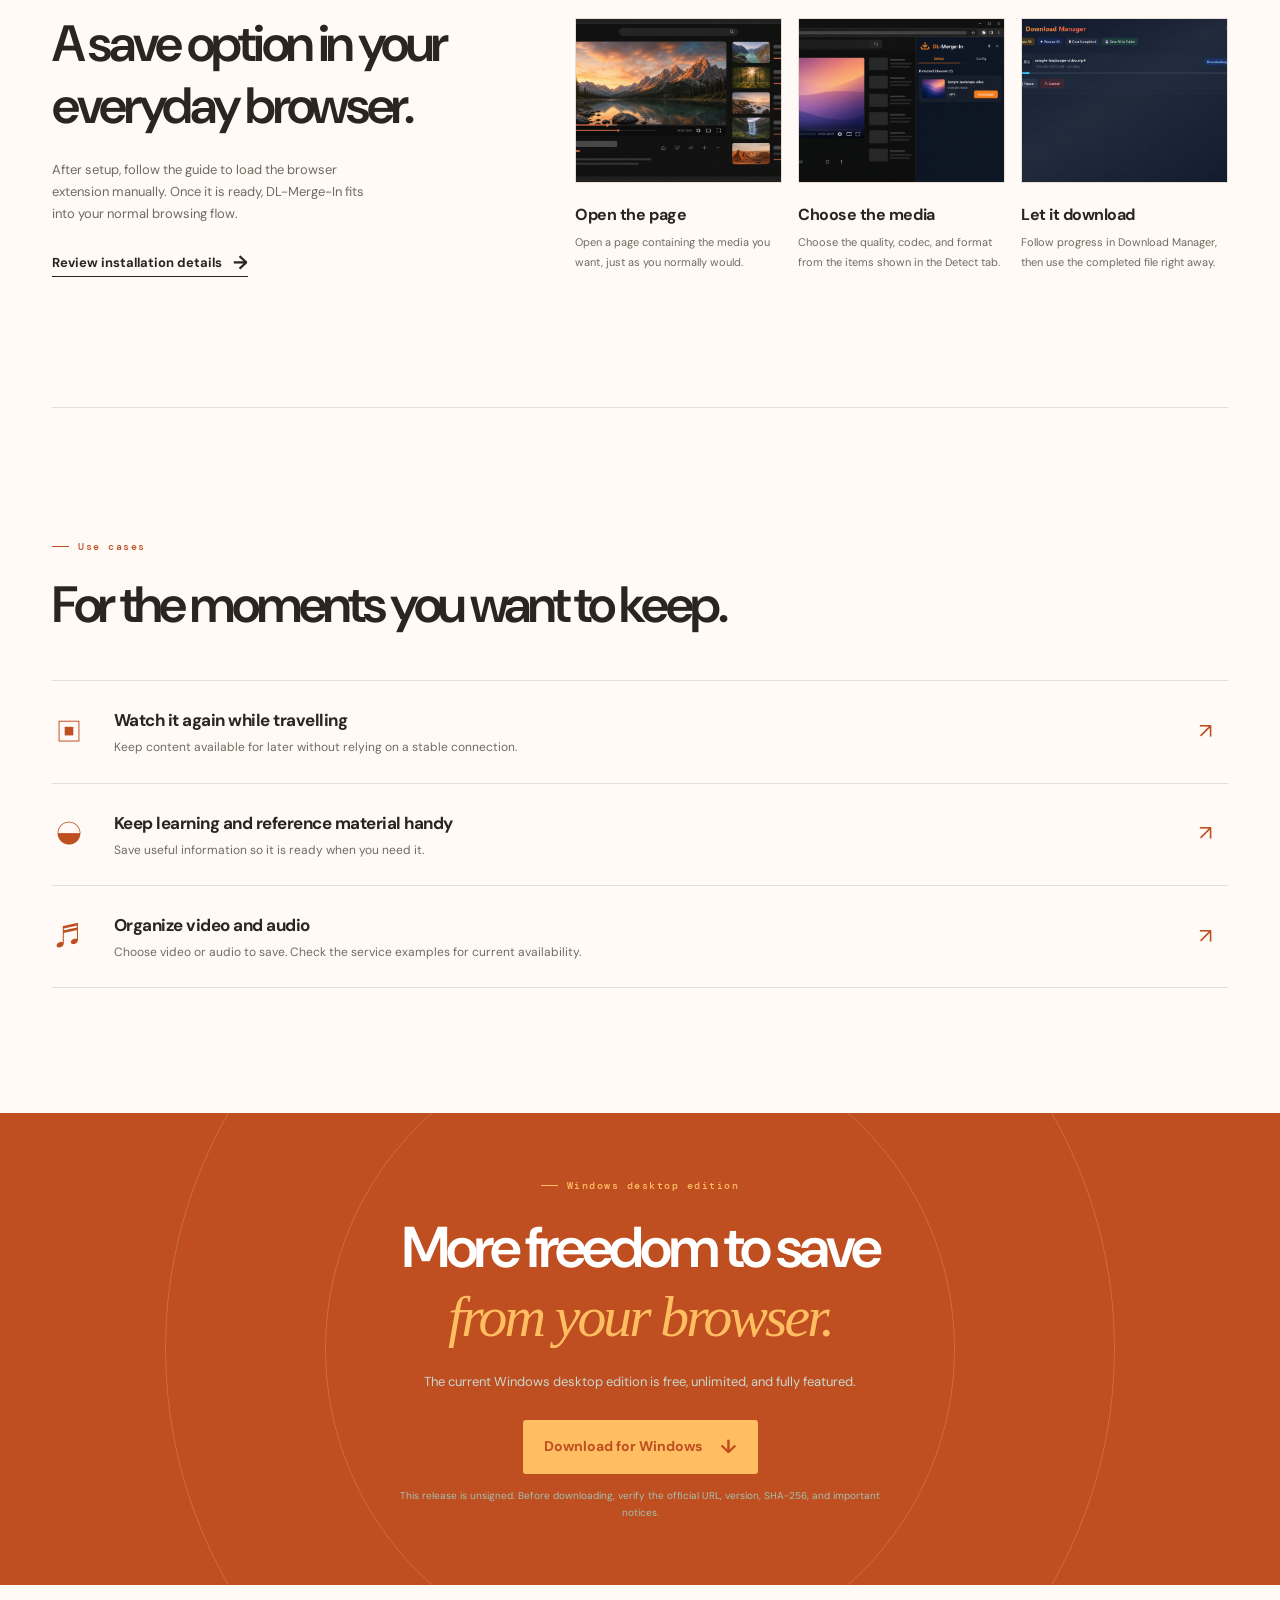
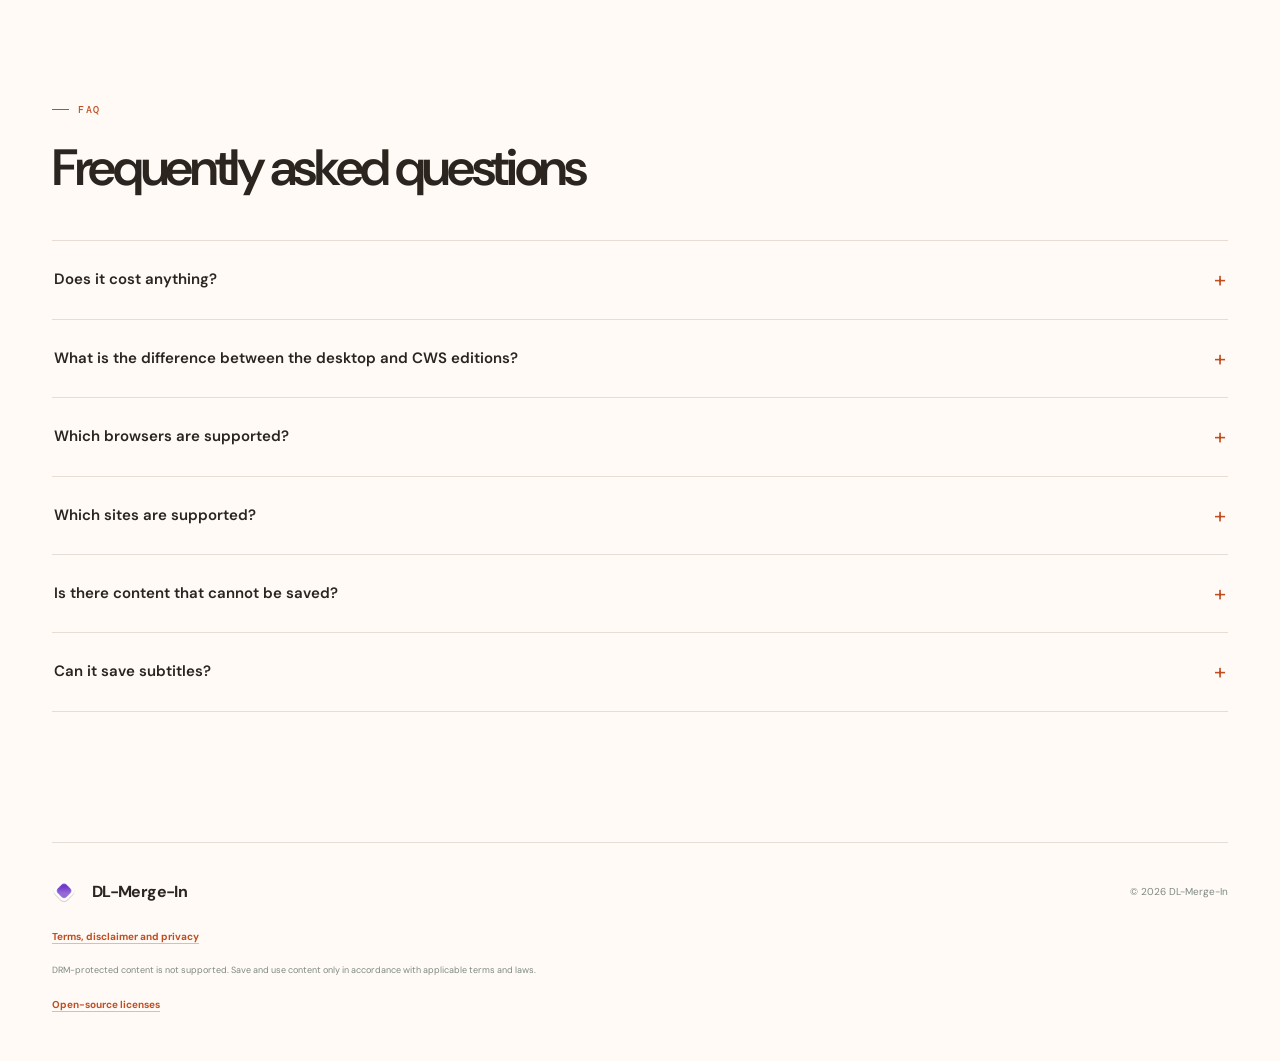
==== commit 310ea9f3: "Publish editorial LP and CWS release history" ====
--- a/index.html
+++ b/index.html
@@ -13,6 +13,7 @@
     <meta property="og:image" content="assets/og.png" />
     <meta name="twitter:card" content="summary_large_image" />
     <link rel="stylesheet" href="style.css?v=20260923-1" />
+    <link rel="stylesheet" href="product-map.css" /><link rel="stylesheet" href="editorial.css" />
   </head>
   <body data-i18n-page="home">
     <header class="site-header">
@@ -24,9 +25,11 @@
         <a href="#features" data-i18n="navFeatures">できること</a>
         <a href="supported-sites/#edition-differences" data-i18n="navSupport">対応範囲</a>
         <a href="#quickstart" data-i18n="navStart">はじめ方</a>
+        <a href="#products" data-map="products">製品</a>
+        <a href="#updates" data-map="updates">更新情報</a>
         <a href="#faq" data-i18n="navFaq">よくある質問</a>
       </nav>
-      <a class="button button-small" href="download/"><span data-i18n="startFree">無料で始める</span> <span>→</span></a>
+      <a class="button button-small" href="download/index.html"><span data-i18n="startFree">無料で始める</span> <span>→</span></a>
     </header>
 
     <main id="top">
@@ -39,34 +42,23 @@
             好きな候補を選び、保存までブラウザから進められます。
           </p>
           <div class="hero-actions">
-            <a class="button" href="download/"><span data-i18n="downloadDesktop">Windows デスクトップ版をダウンロード</span> <span>↓</span></a>
+            <a class="button" href="download/index.html"><span data-i18n="downloadDesktop">Windows デスクトップ版をダウンロード</span> <span>↓</span></a>
             <a class="text-link" href="#quickstart"><span data-i18n="viewStart">はじめ方を見る</span> <span>→</span></a>
           </div>
           <p class="note" data-i18n="browserNote">Windows / Chrome 標準対応　·　インストール時の選択で Edge にも対応</p>
         </div>
 
-        <div class="product-scene reveal" aria-label="DL-Merge-In の画面イメージ" data-i18n-aria-label="productSceneLabel">
-          <div class="glow glow-one"></div><div class="glow glow-two"></div>
-          <div class="browser-window">
-            <div class="browser-bar"><span></span><span></span><span></span><div>video.example.com/watch</div></div>
-            <div class="video-area"><div class="play">▶</div><p data-i18n="mockVideoTitle">週末の風景</p><small>12:48</small></div>
-          </div>
-          <div class="panel-window">
-            <div class="panel-heading"><span class="mini-mark">↓</span><b>DL-Merge-In</b><button>•••</button></div>
-            <div class="panel-tabs"><b data-i18n="panelDetect">検出</b><span data-i18n="panelDownloads">ダウンロード</span></div>
-            <p class="detected-label"><span data-i18n="detectedLabel">このページで見つかったメディア</span> <strong>2</strong></p>
-            <div class="media-card">
-              <div class="thumb thumb-sunset"></div><div><b data-i18n="mockVideoTitle">週末の風景</b><small>MP4 · 1080p</small></div><button class="download-icon">↓</button>
-            </div>
-            <div class="media-card">
-              <div class="thumb thumb-wave"></div><div><b data-i18n="mockAudioTitle">環境音</b><small>MP3 · 320 kbps</small></div><button class="download-icon">↓</button>
-            </div>
-            <div class="progress-card"><span data-i18n="downloading">ダウンロード中</span><b>68%</b><div class="progress"><i></i></div><small>12.4 MB / 18.2 MB　·　4.8 MB/s</small></div>
-          </div>
-          <div class="floating-chip chip-save"><span>↓</span> <span data-i18n="saveHighQuality">高画質で保存</span></div>
+        <figure class="editorial-visual reveal"><img src="assets/screens/detected-streams-anonymized.png" alt="DL-Merge-In の検出画面" data-i18n-alt="galleryDetectAlt" /></figure>
+      </section>
+
+      <section class="product-map section" id="products" aria-labelledby="product-map-title">
+        <div class="product-map-heading"><p class="eyebrow" data-map="family">DL-Merge-In 製品</p><h2 id="product-map-title" data-map="choose">使い方に合う製品を見つける。</h2><p data-map="intro">デスクトップ版を中心に、ブラウザーだけで使えるCWS版も提供しています。</p></div>
+        <div class="product-map-grid">
+          <article class="product-map-card product-map-primary"><p class="product-map-label" data-map="recommended">主力製品 · Windows</p><h3 data-map="desktop">デスクトップ版</h3><p data-map="desktopBody">幅広い保存候補とローカル処理を使えるフル版。Windowsで利用します。</p><div class="product-map-links"><a class="button" href="download/index.html" data-map="getDesktop">デスクトップ版を入手</a><a href="#features" data-map="features">機能を見る</a><a href="guide/index.html" data-map="guide">導入ガイド</a><a href="changelog/index.html" data-map="desktopHistory">デスクトップ版の更新履歴</a><a href="supported-sites/#edition-differences" data-map="scope">対応範囲</a></div></article>
+          <article class="product-map-card"><p class="product-map-label" data-map="browser">Chrome ウェブストア</p><h3 data-map="cws">CWS版</h3><p data-map="cwsBody">Windows用のアプリを入れず、Chromeの拡張機能として使う版。対応範囲はデスクトップ版と異なります。</p><div class="product-map-links"><a class="button button-outline" href="cws/index.html" data-map="cwsDetails">CWS版を見る</a><a href="https://chromewebstore.google.com/detail/dl-merge-in-cws/bjdjflglecphedijbhpplhnbfplangcg">Chrome Web Store ↗</a><a href="cws/changelog/index.html" data-map="cwsHistory">CWS版の更新履歴</a><a href="cws/privacy/index.html" data-map="cwsPrivacy">CWS版のプライバシー</a></div></article>
         </div>
       </section>
-
+      <section class="product-updates section" id="updates" aria-labelledby="product-updates-title"><div><p class="eyebrow" data-map="information">製品情報</p><h2 id="product-updates-title" data-map="keepUpdated">更新と公開情報を確認する。</h2></div><div class="product-updates-links"><a href="changelog/index.html" data-map="desktopHistory">デスクトップ版の更新履歴</a><a href="cws/changelog/index.html" data-map="cwsHistory">CWS版の更新履歴</a><a href="licenses/index.html" data-map="oss">OSSライセンス</a><a href="legal/index.html" data-map="desktopPrivacy">デスクトップ版の利用条件・プライバシー</a><a href="cws/privacy/index.html" data-map="cwsPrivacy">CWS版のプライバシー</a></div></section>
       <section class="trust-strip" aria-label="主な特徴" data-i18n-aria-label="keyFeaturesLabel">
         <p><strong data-i18n="trustCopy">ページを開くだけ。保存候補から好きなものを選ぶだけ。</strong></p>
         <div><span data-i18n="trustVideo">動画</span><i></i><span data-i18n="trustAudio">音声</span><i></i><span>HLS / DASH</span><i></i><span data-i18n="trustQueue">キュー</span></div>
@@ -81,11 +73,11 @@
         <ol class="quickstart-list">
           <li class="reveal">
             <span class="quickstart-number">1</span>
-            <div><p class="quickstart-kicker" data-i18n="quickDownload">ダウンロード</p><h3 data-i18n="quick1Title">Setup.exeを入手する</h3><p data-i18n="quick1Body">Windowsデスクトップ版の最新版をダウンロードします。</p><a class="text-link" href="download/"><span data-i18n="quick1Link">ダウンロード前の確認へ</span> <span>→</span></a></div>
+            <div><p class="quickstart-kicker" data-i18n="quickDownload">ダウンロード</p><h3 data-i18n="quick1Title">Setup.exeを入手する</h3><p data-i18n="quick1Body">Windowsデスクトップ版の最新版をダウンロードします。</p><a class="text-link" href="download/index.html"><span data-i18n="quick1Link">ダウンロード前の確認へ</span> <span>→</span></a></div>
           </li>
           <li class="reveal">
             <span class="quickstart-number">2</span>
-            <div><p class="quickstart-kicker" data-i18n="quickSetup">セットアップ</p><h3 data-i18n="quick2Title">拡張機能を手動で読み込む</h3><p data-i18n="quick2Body">Setup.exeを実行し、案内に沿ってChromeまたはEdgeで拡張機能を読み込みます。完全自動の導入ではありません。</p><a class="text-link" href="guide/"><span data-i18n="quick2Link">セットアップガイドを見る</span> <span>→</span></a></div>
+            <div><p class="quickstart-kicker" data-i18n="quickSetup">セットアップ</p><h3 data-i18n="quick2Title">拡張機能を手動で読み込む</h3><p data-i18n="quick2Body">Setup.exeを実行し、案内に沿ってChromeまたはEdgeで拡張機能を読み込みます。完全自動の導入ではありません。</p><a class="text-link" href="guide/index.html"><span data-i18n="quick2Link">セットアップガイドを見る</span> <span>→</span></a></div>
           </li>
           <li class="reveal">
             <span class="quickstart-number">3</span>
@@ -136,7 +128,7 @@
       </section>
 
       <section class="workflow section" id="how-it-works">
-        <div class="workflow-copy reveal"><p class="eyebrow"><span></span> <span data-i18n="workflowKicker">使い方</span></p><h2 data-i18n-html="workflowTitle">いつものブラウジングに、<br />保存の選択肢を。</h2><p data-i18n="workflowBody">セットアップ後は、ガイドに沿ってブラウザで拡張機能を手動ロード。準備ができれば、いつもの流れで使えます。</p><a class="text-link" href="download/"><span data-i18n="preInstallLink">導入前の確認を見る</span> <span>→</span></a></div>
+        <div class="workflow-copy reveal"><p class="eyebrow"><span></span> <span data-i18n="workflowKicker">使い方</span></p><h2 data-i18n-html="workflowTitle">いつものブラウジングに、<br />保存の選択肢を。</h2><p data-i18n="workflowBody">セットアップ後は、ガイドに沿ってブラウザで拡張機能を手動ロード。準備ができれば、いつもの流れで使えます。</p><a class="text-link" href="download/index.html"><span data-i18n="preInstallLink">導入前の確認を見る</span> <span>→</span></a></div>
         <ol class="steps">
           <li class="reveal"><span>01</span><button class="step-visual screenshot-visual" type="button" data-lightbox-src="assets/screens/video-page.png" data-lightbox-alt="動画ページのイメージ" data-i18n-lightbox-alt="step1Alt" aria-label="動画ページのイメージを拡大表示" data-i18n-aria-label="step1Aria"><img src="assets/screens/video-page.png" alt="" /></button><h3 data-i18n="step1Title">ページを開く</h3><p data-i18n="step1Body">保存したいメディアがあるページを、いつも通り表示します。</p></li>
           <li class="reveal"><span>02</span><button class="step-visual screenshot-visual" type="button" data-lightbox-src="assets/screens/detected-streams-anonymized.png" data-lightbox-alt="DL-Merge-InのDetectタブ" data-i18n-lightbox-alt="step2Alt" aria-label="DL-Merge-InのDetectタブを拡大表示" data-i18n-aria-label="step2Aria"><img src="assets/screens/detected-streams-anonymized.png" alt="" /></button><h3 data-i18n="step2Title">メディアを選ぶ</h3><p data-i18n="step2Body">Detectタブに表示された候補から、画質・コーデック・形式を選択。</p></li>
@@ -155,7 +147,7 @@
 
       <section class="download-section" id="download">
         <div class="download-orbit orbit-a"></div><div class="download-orbit orbit-b"></div>
-          <div class="download-content reveal"><p class="eyebrow light"><span></span> <span data-i18n="ctaKicker">Windows デスクトップ版</span></p><h2 data-i18n-html="ctaTitle">あなたのブラウジングに、<br /><em>保存する自由を。</em></h2><p data-i18n="ctaBody">現行デスクトップ版は、無料・無制限・フル機能でお使いいただけます。</p><a class="button button-light" href="download/"><span data-i18n="downloadDesktop">Windows デスクトップ版をダウンロード</span> <span>↓</span></a><p class="download-hint" data-i18n="ctaHint">未署名の配布です。ダウンロード前に、正規URL・バージョン・SHA-256と注意事項をご確認ください。</p></div>
+          <div class="download-content reveal"><p class="eyebrow light"><span></span> <span data-i18n="ctaKicker">Windows デスクトップ版</span></p><h2 data-i18n-html="ctaTitle">あなたのブラウジングに、<br /><em>保存する自由を。</em></h2><p data-i18n="ctaBody">現行デスクトップ版は、無料・無制限・フル機能でお使いいただけます。</p><a class="button button-light" href="download/index.html"><span data-i18n="downloadDesktop">Windows デスクトップ版をダウンロード</span> <span>↓</span></a><p class="download-hint" data-i18n="ctaHint">未署名の配布です。ダウンロード前に、正規URL・バージョン・SHA-256と注意事項をご確認ください。</p></div>
       </section>
 
       <section class="faq section" id="faq"><div class="section-heading reveal"><p class="eyebrow"><span></span> FAQ</p><h2 data-i18n="faqTitle">よくある質問</h2></div><div class="faq-list reveal">
@@ -171,9 +163,10 @@
       <button class="lightbox-close" type="button" aria-label="拡大表示を閉じる" data-i18n-aria-label="lightboxClose">×</button>
       <img class="lightbox-image" src="" alt="" />
     </div>
-    <footer><a class="brand" href="#top"><img class="brand-mark" src="assets/brand-icon.png" alt="" /><span data-i18n="brand">DL名人</span></a><p data-i18n="copyright">© 2026 DL名人</p><p><a href="legal/" data-i18n="legal">利用条件・免責・プライバシー</a></p><p class="footer-note" data-i18n="footerDmr">DRM保護コンテンツは対象外です。コンテンツの保存・利用は、各サービスの規約および適用される法令に従ってください。</p><p><a href="licenses/" data-i18n="licensesNav">オープンソースライセンス</a></p></footer>
+    <footer><a class="brand" href="#top"><img class="brand-mark" src="assets/brand-icon.png" alt="" /><span data-i18n="brand">DL名人</span></a><p data-i18n="copyright">© 2026 DL名人</p><p><a href="legal/index.html" data-i18n="legal">利用条件・免責・プライバシー</a></p><p class="footer-note" data-i18n="footerDmr">DRM保護コンテンツは対象外です。コンテンツの保存・利用は、各サービスの規約および適用される法令に従ってください。</p><p><a href="licenses/index.html" data-i18n="licensesNav">オープンソースライセンス</a></p></footer>
   <script src="translations.js?v=20260906-1"></script>
   <script src="i18n.js?v=20260921-1"></script>
+  <script src="product-map.js"></script>
     <script src="script.js?v=20260823-1"></script>
   </body>
 </html>
--- a/product-map.css
+++ b/product-map.css
@@ -0,0 +1,3 @@
+.product-map{padding-top:74px;padding-bottom:80px}.product-map-heading{max-width:720px}.product-map h2,.product-updates h2{font-size:clamp(30px,3.8vw,48px);line-height:1.2;letter-spacing:-.055em;margin:0}.product-map-heading>p:last-child{color:var(--muted);font-size:14px}.product-map-grid{display:grid;grid-template-columns:1.25fr 1fr;gap:18px;margin-top:32px}.product-map-card{padding:34px;border:1px solid var(--line);background:#fffdfa;min-width:0}.product-map-primary{background:#fff0df;border-color:#e9c49e}.product-map-label{font:600 11px 'DM Mono',monospace;letter-spacing:.08em;color:var(--green)}.product-map-card h3{font-size:30px;letter-spacing:-.05em;margin:16px 0 10px}.product-map-card>p:not(.product-map-label){color:var(--muted);font-size:13px;min-height:60px}.product-map-links{display:flex;align-items:center;flex-wrap:wrap;gap:14px 22px;margin-top:26px}.product-map-links>a:not(.button){font-size:12px;font-weight:700;text-decoration:underline;text-underline-offset:4px;color:var(--green)}.button-outline{background:transparent;border:1px solid var(--green);color:var(--green)}.button-outline:hover{color:#fff}.product-updates{display:grid;grid-template-columns:1fr 1.5fr;gap:36px;padding-top:30px;padding-bottom:75px}.product-updates-links{display:grid;grid-template-columns:repeat(2,minmax(0,1fr));gap:10px}.product-updates-links a{display:flex;align-items:center;padding:14px 16px;border:1px solid var(--line);background:#fffdfa;font-size:12px;font-weight:700}.product-updates-links a:hover,.product-map-links>a:not(.button):hover{color:var(--green);border-color:var(--green)}.product-context{max-width:850px;margin:28px auto 0;padding:18px 22px;border:1px solid var(--line);background:#fffdfa}.product-context strong{display:block;margin-bottom:9px;font-size:12px}.product-context-links{display:flex;flex-wrap:wrap;gap:8px 18px}.product-context a{font-size:12px;color:var(--green);text-decoration:underline;text-underline-offset:3px}.product-context a[aria-current="page"]{font-weight:700;text-decoration:none;color:var(--ink)}@media(max-width:800px){.product-map{padding-top:55px;padding-bottom:58px}.product-map-grid,.product-updates{display:block}.product-map-card{padding:24px;margin-top:14px}.product-map-card>p:not(.product-map-label){min-height:0}.product-updates{padding-top:15px}.product-updates-links{grid-template-columns:1fr;margin-top:24px}.product-context{margin:14px 22px 0}.product-context-links{display:grid;grid-template-columns:1fr 1fr}.site-header nav{display:flex;gap:12px}.site-header nav a{display:none}.site-header nav a[href="#products"],.site-header nav a[href="#updates"]{display:inline;font-size:11px}}
+.product-context{display:block}.product-context-links{display:flex}
+@media(max-width:800px){.product-context-links{display:grid}}
--- a/editorial.css
+++ b/editorial.css
@@ -0,0 +1,13 @@
+/* Selected competition direction A: calm editorial layout with real product evidence. */
+.site-header{border-bottom:1px solid var(--line)}
+.hero{grid-template-columns:45% 55%;gap:0;min-height:600px;padding-top:72px;padding-bottom:68px}
+.hero-copy{position:relative;z-index:1}
+.hero h1{font-size:clamp(43px,4.8vw,68px)}
+.editorial-visual{position:relative;margin:0 0 0 32px;padding:22px;border-radius:22px;background:linear-gradient(145deg,#fff0df,#f8dbc1);box-shadow:0 22px 55px #b75e2d1b}
+.editorial-visual:before{content:"";position:absolute;z-index:0;width:140px;height:140px;top:-30px;right:-20px;border-radius:50%;background:#f5bf91;opacity:.5}
+.editorial-visual img{display:block;position:relative;z-index:1;width:100%;max-height:460px;object-fit:contain;object-position:top;border-radius:9px;box-shadow:0 15px 35px #2b241f2b}
+.product-map{padding-top:86px}
+.product-map-card{border-radius:18px}
+.product-map-primary{background:#fff0df}
+.product-updates-links a{border-radius:10px}
+@media(max-width:800px){.hero{display:block;min-height:0;padding-top:55px;padding-bottom:60px}.editorial-visual{margin:45px 0 0;padding:14px}.editorial-visual img{max-height:none}.product-map{padding-top:60px}}
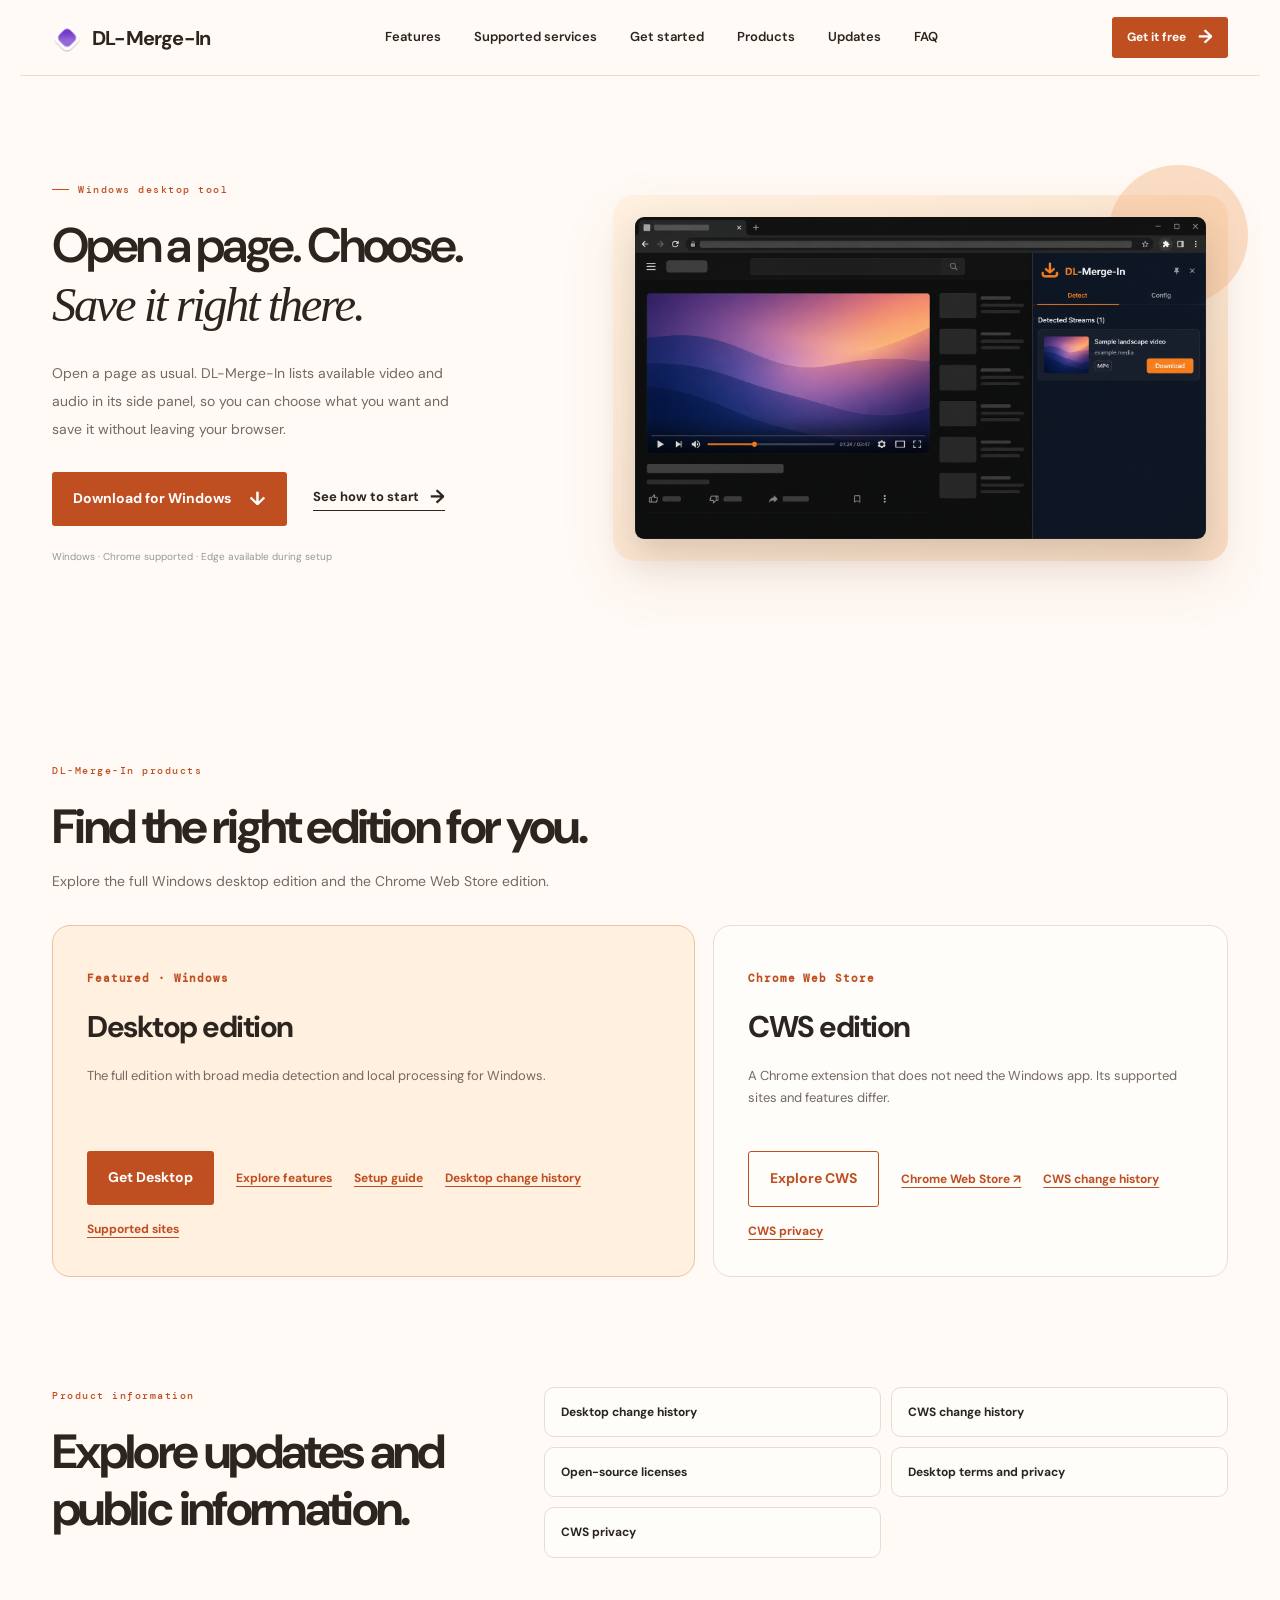
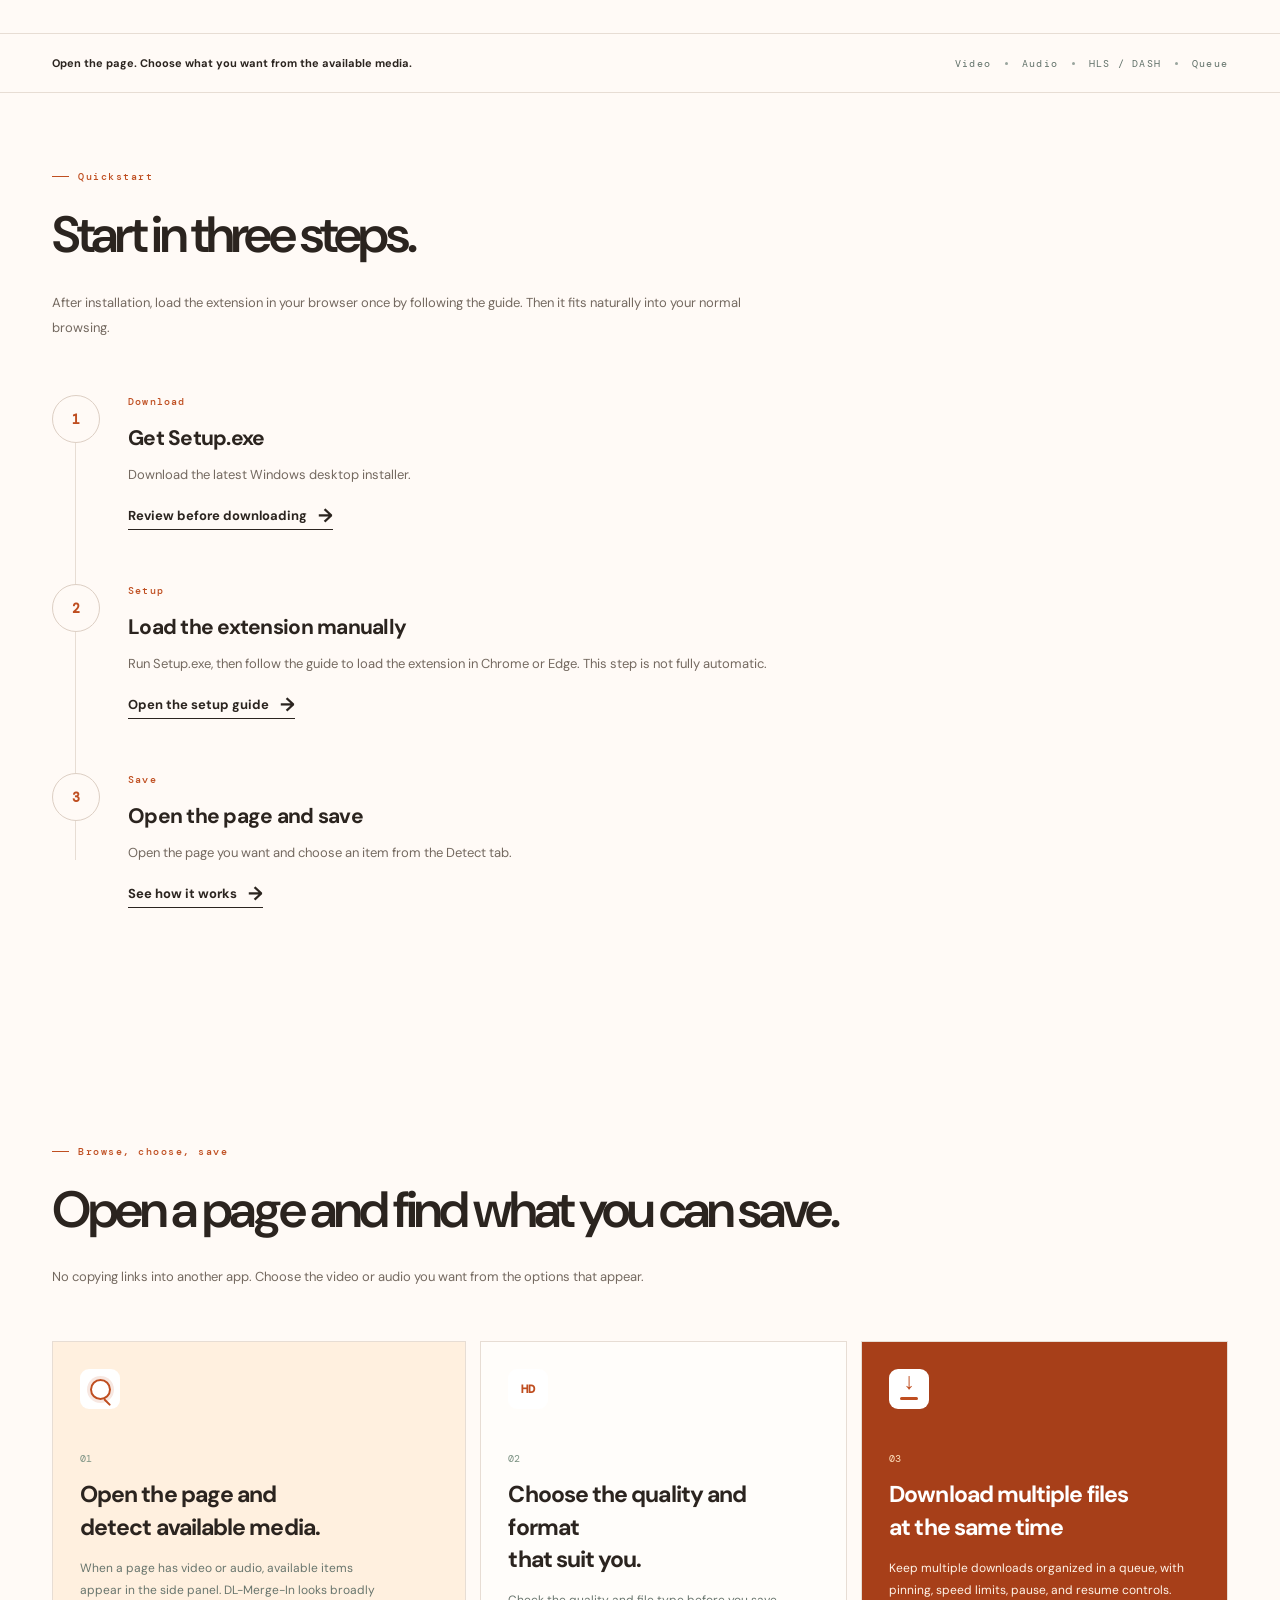
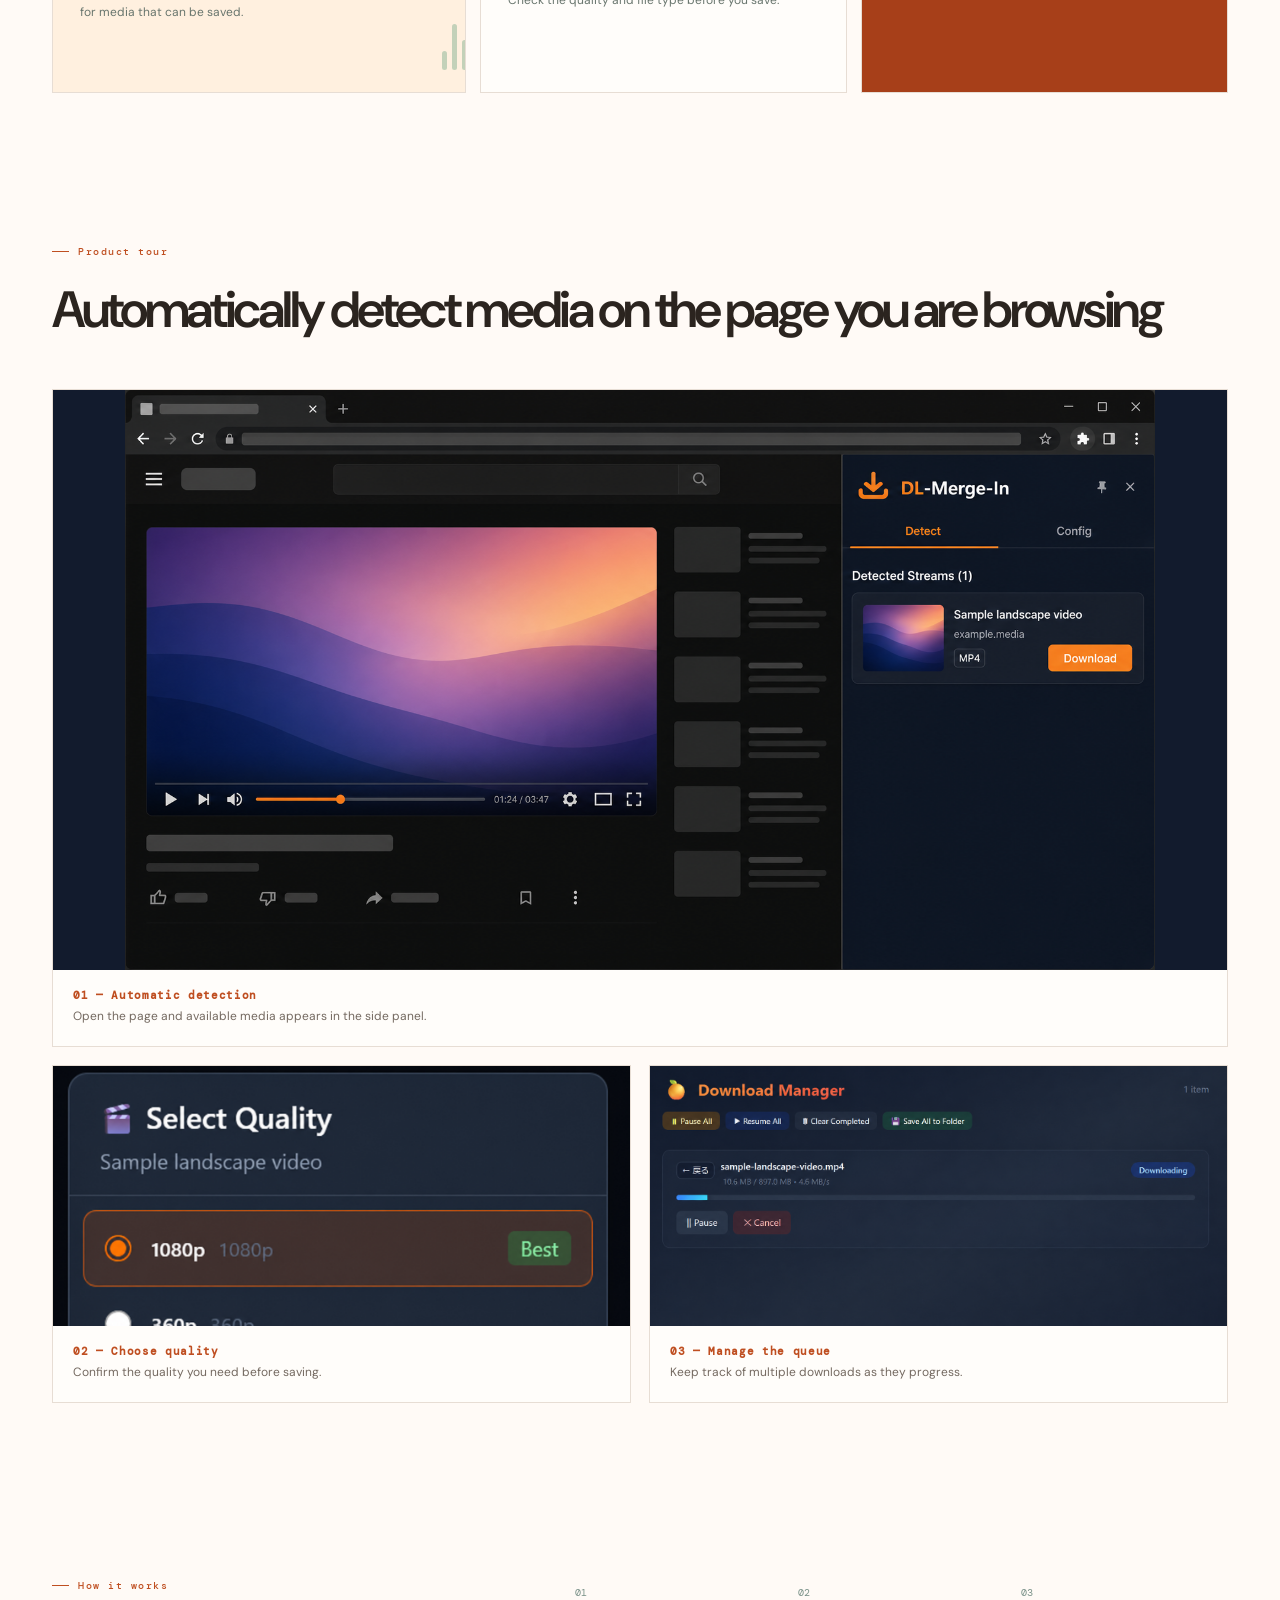
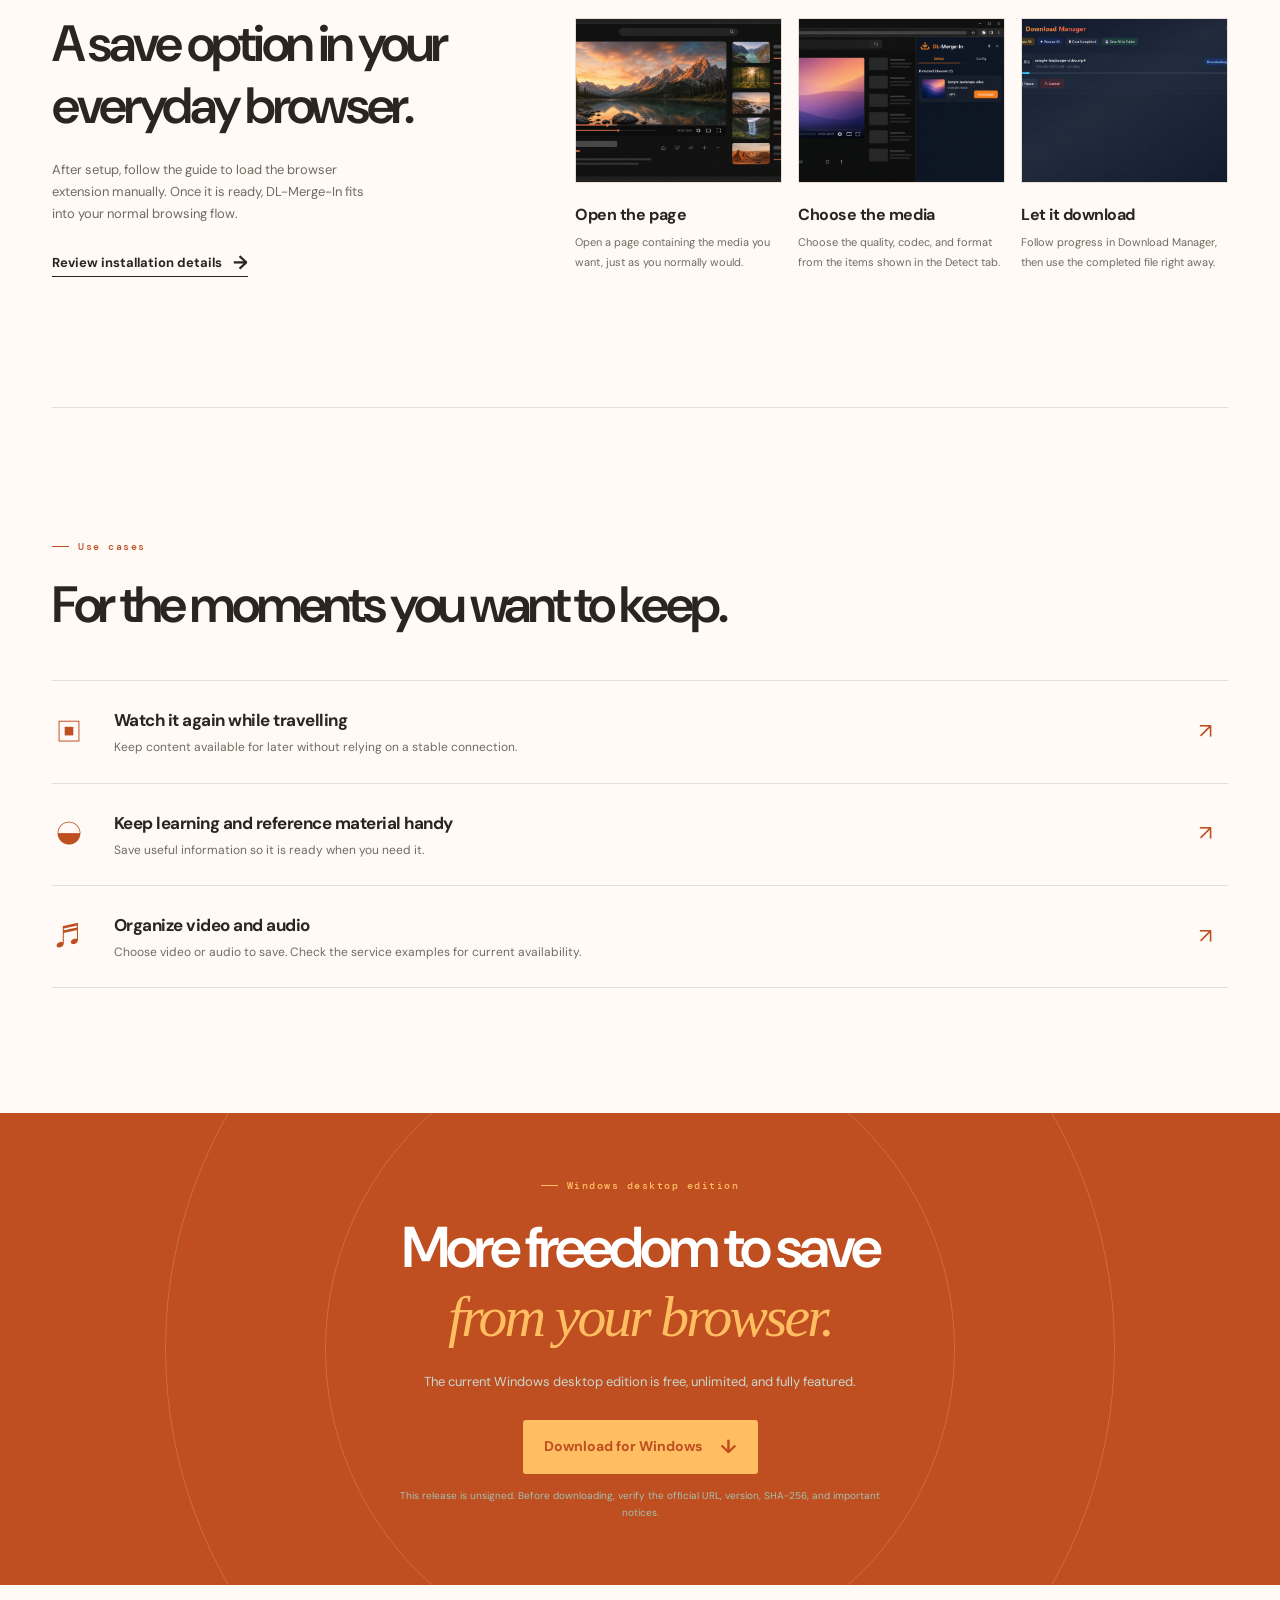
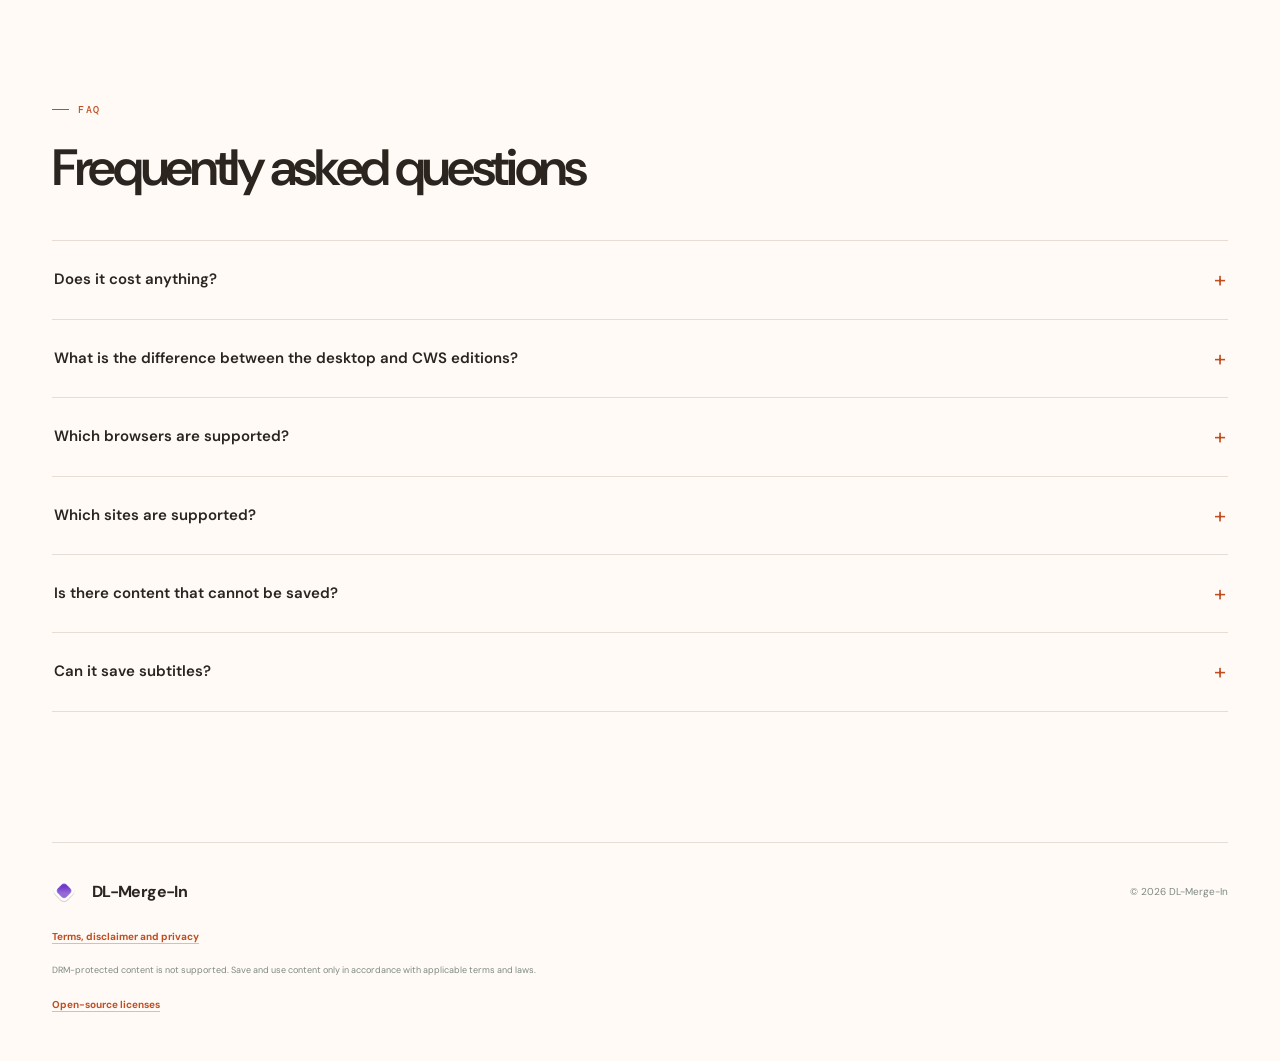
==== commit 74003820: "Keep Japanese hero phrases intact across screen sizes" ====
--- a/index.html
+++ b/index.html
@@ -36,7 +36,7 @@
       <section class="hero">
         <div class="hero-copy reveal">
           <p class="eyebrow"><span></span> <span data-i18n="heroKicker">Windows デスクトップツール</span></p>
-          <h1 data-i18n-html="heroTitle">ページを開く。選ぶ。<br /><em>そのまま保存。</em></h1>
+          <h1 data-i18n-html="heroTitle"><span class="hero-phrase">ページを開く。</span><span class="hero-phrase">選ぶ。</span><br /><em>そのまま保存。</em></h1>
           <p class="hero-text" data-i18n="heroText">
             ブラウジング中のページを開くだけで、保存できる動画や音声をサイドパネルに一覧表示。
             好きな候補を選び、保存までブラウザから進められます。
--- a/editorial.css
+++ b/editorial.css
@@ -2,7 +2,8 @@
 .site-header{border-bottom:1px solid var(--line)}
 .hero{grid-template-columns:45% 55%;gap:0;min-height:600px;padding-top:72px;padding-bottom:68px}
 .hero-copy{position:relative;z-index:1}
-.hero h1{font-size:clamp(43px,4.8vw,68px)}
+.hero h1{font-size:clamp(38px,3.8vw,53px)}
+.hero h1 .hero-phrase{display:inline-block}
 .editorial-visual{position:relative;margin:0 0 0 32px;padding:22px;border-radius:22px;background:linear-gradient(145deg,#fff0df,#f8dbc1);box-shadow:0 22px 55px #b75e2d1b}
 .editorial-visual:before{content:"";position:absolute;z-index:0;width:140px;height:140px;top:-30px;right:-20px;border-radius:50%;background:#f5bf91;opacity:.5}
 .editorial-visual img{display:block;position:relative;z-index:1;width:100%;max-height:460px;object-fit:contain;object-position:top;border-radius:9px;box-shadow:0 15px 35px #2b241f2b}
@@ -10,4 +11,4 @@
 .product-map-card{border-radius:18px}
 .product-map-primary{background:#fff0df}
 .product-updates-links a{border-radius:10px}
-@media(max-width:800px){.hero{display:block;min-height:0;padding-top:55px;padding-bottom:60px}.editorial-visual{margin:45px 0 0;padding:14px}.editorial-visual img{max-height:none}.product-map{padding-top:60px}}
+@media(max-width:800px){.hero{display:block;min-height:0;padding-top:55px;padding-bottom:60px}.hero h1{font-size:clamp(31px,8.5vw,43px)}.editorial-visual{margin:45px 0 0;padding:14px}.editorial-visual img{max-height:none}.product-map{padding-top:60px}}
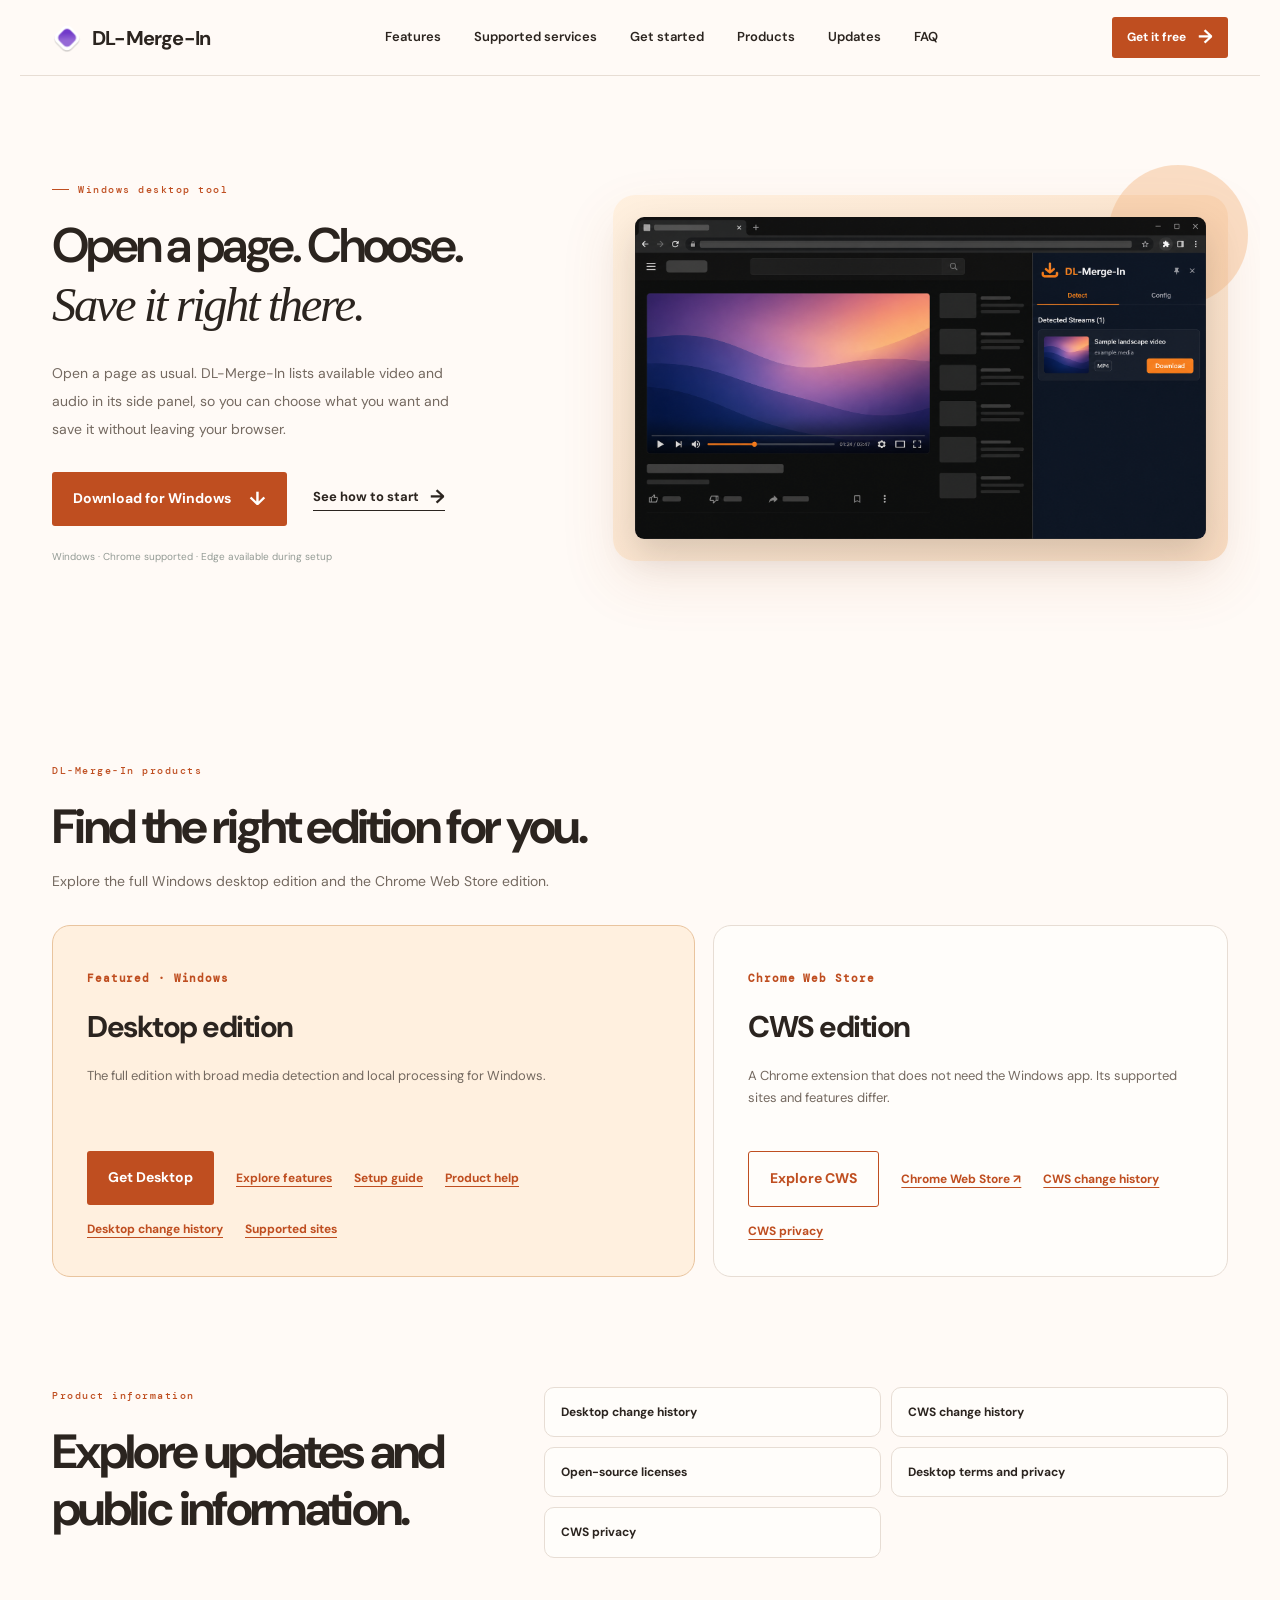
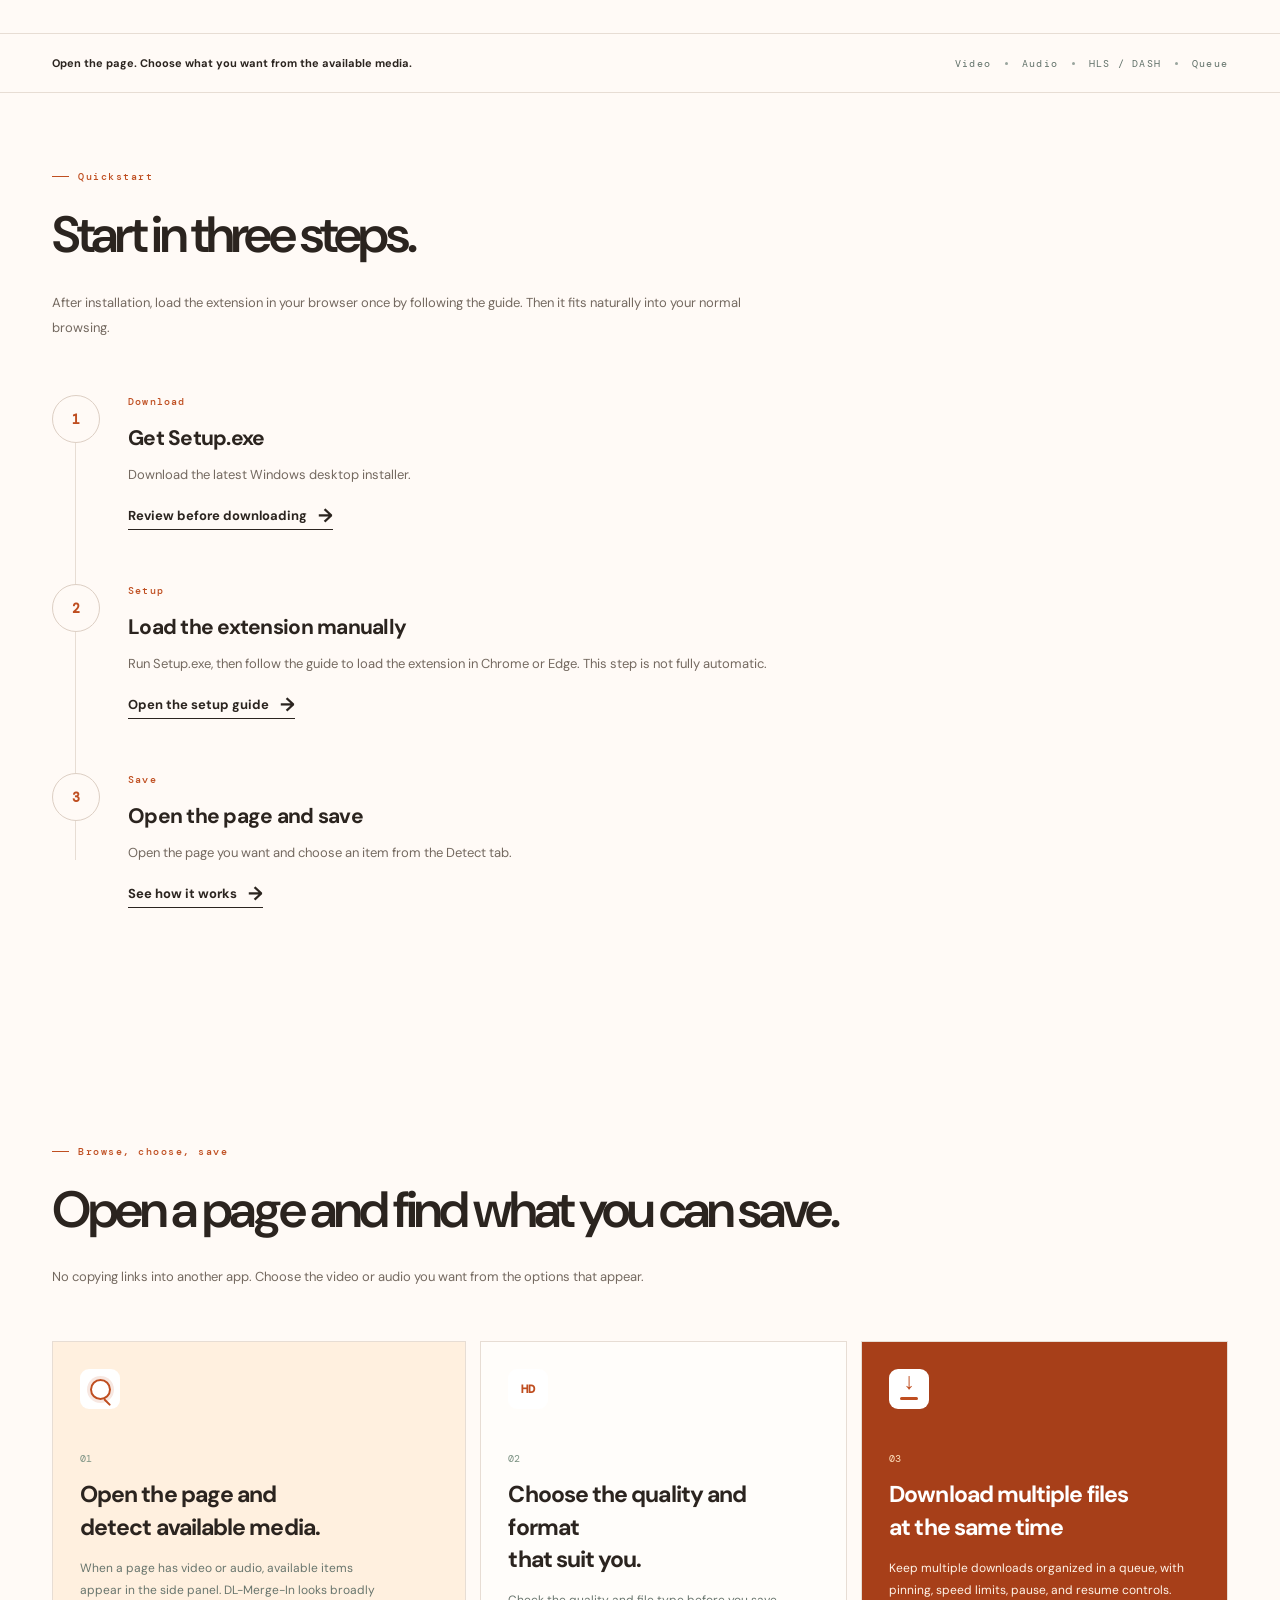
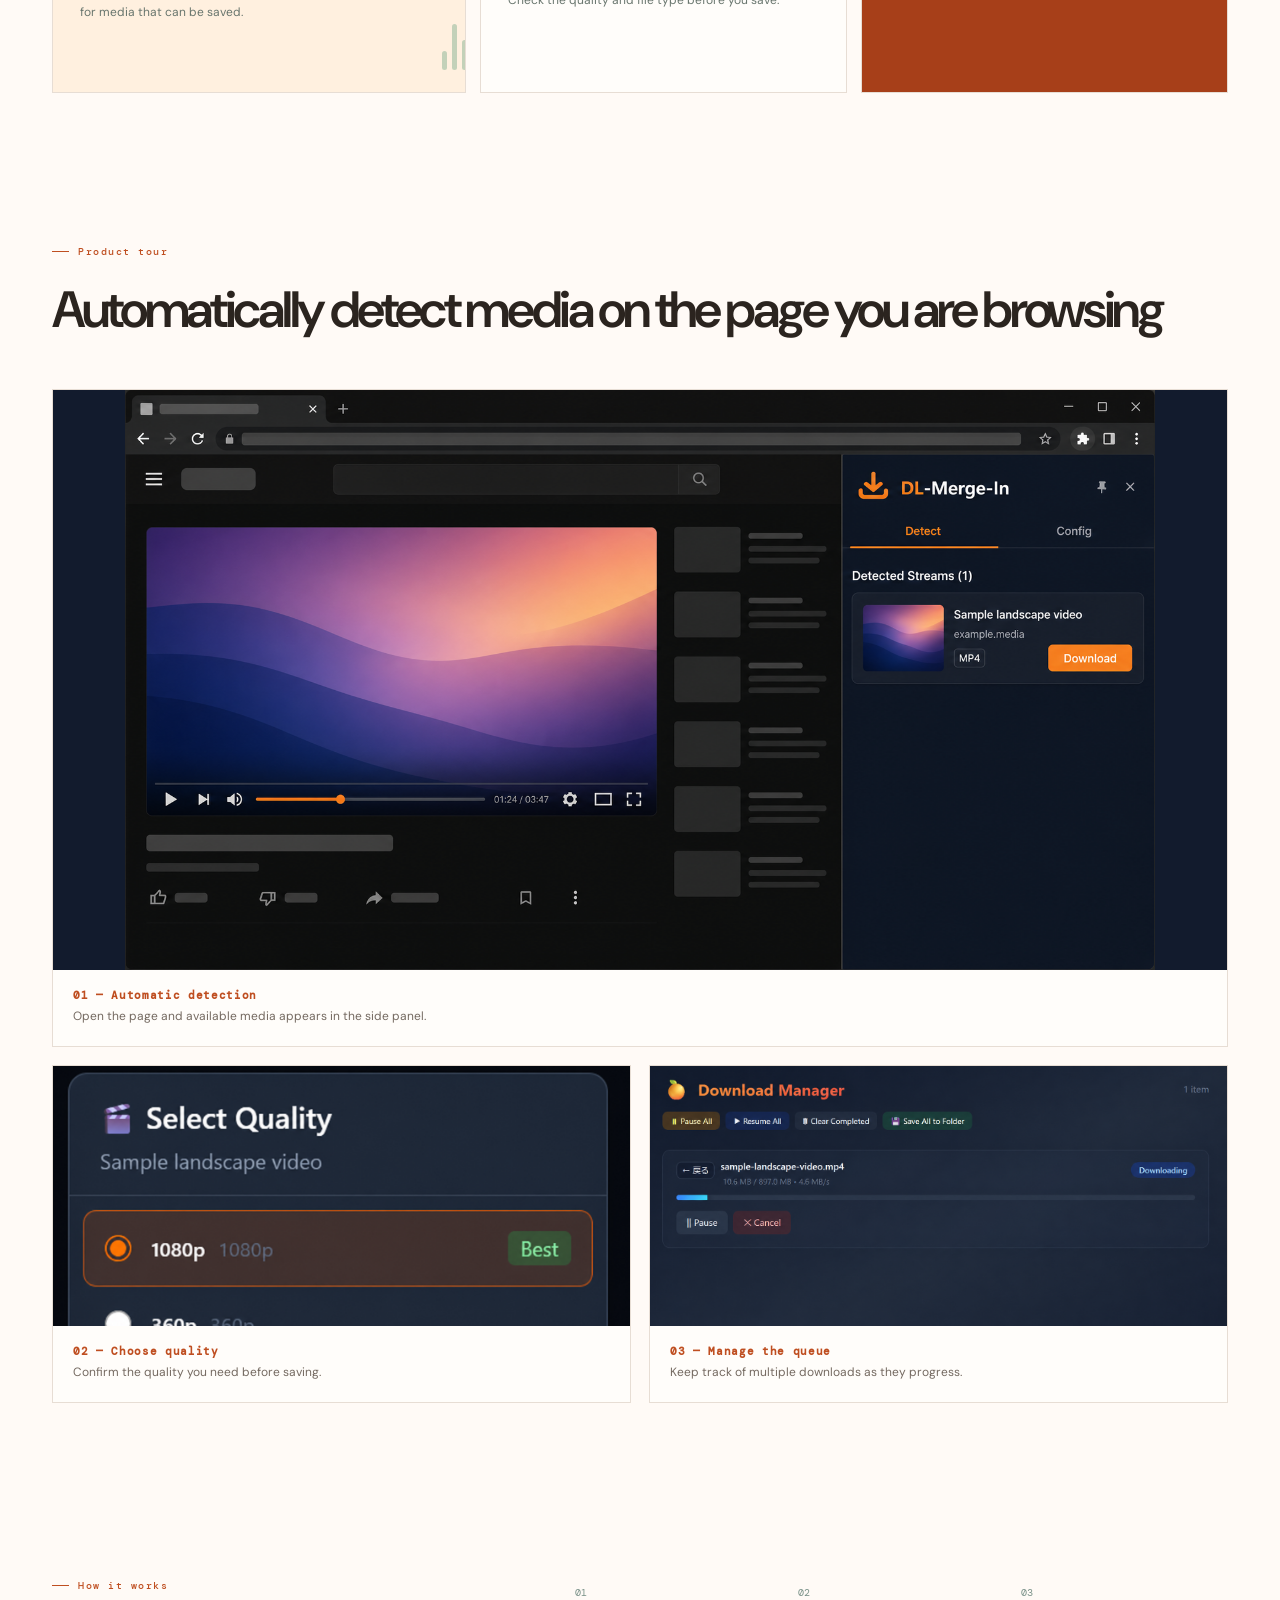
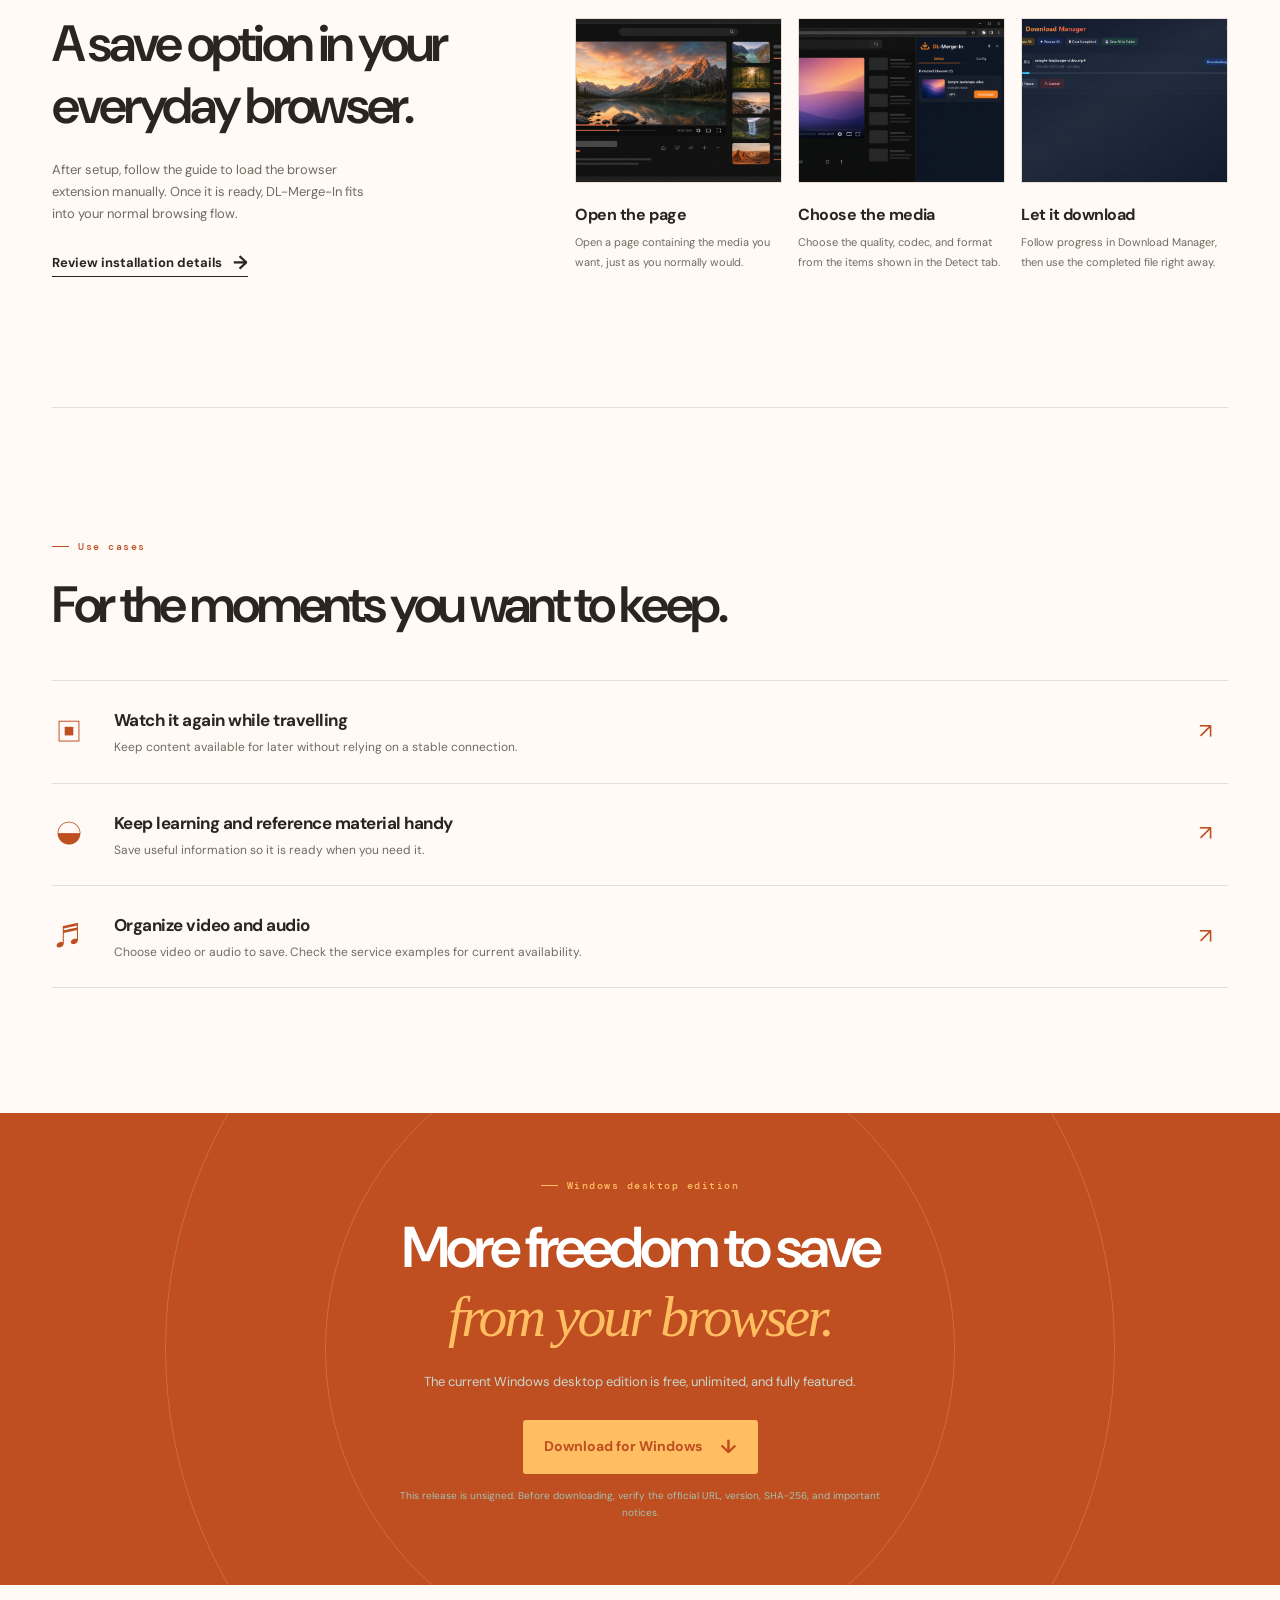
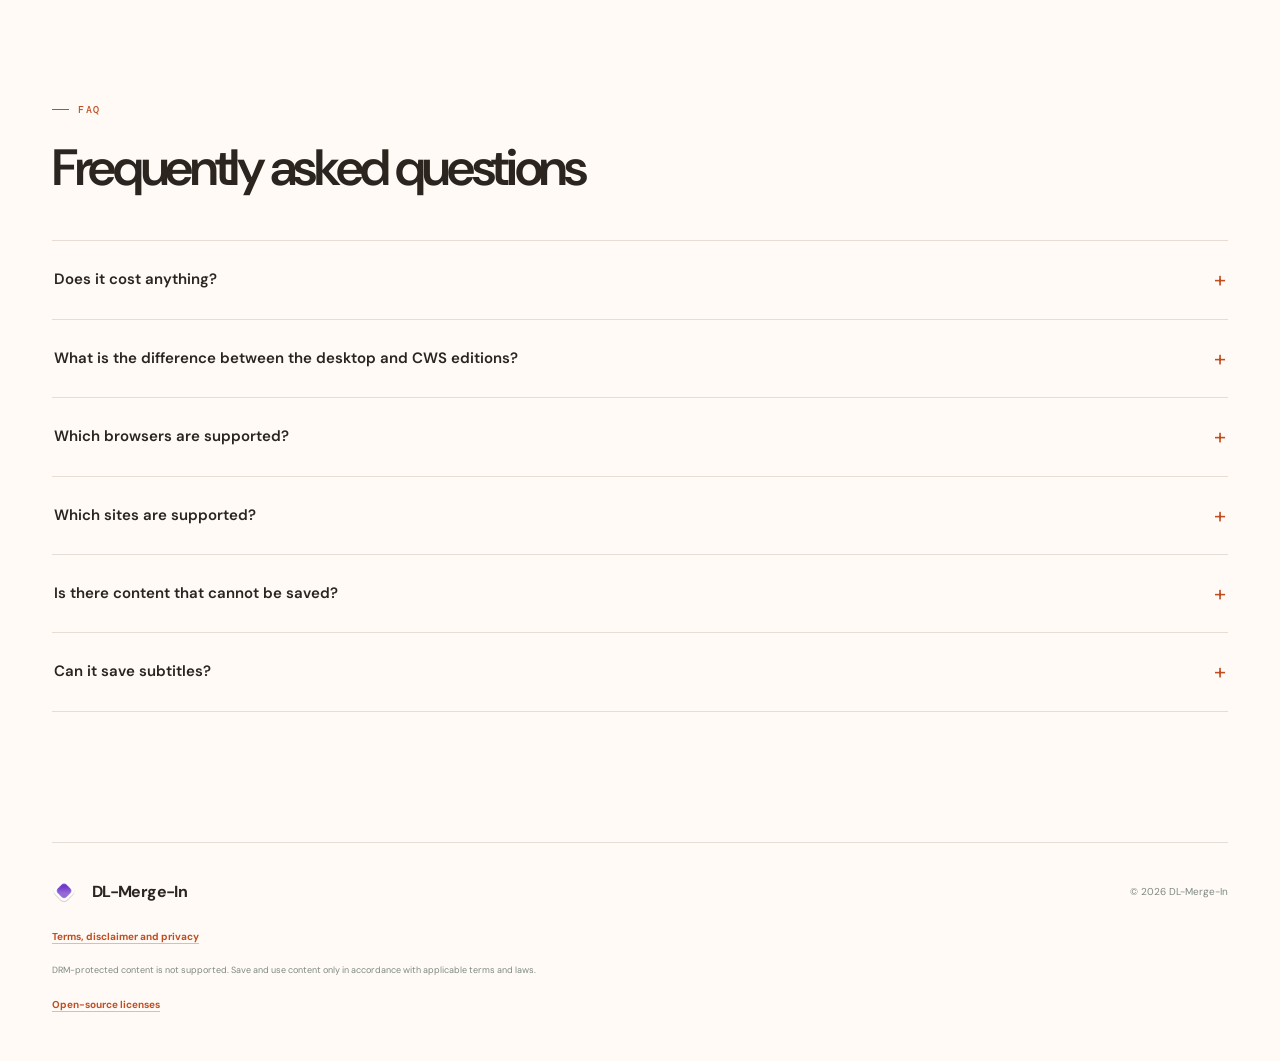
==== commit d24b0002: "Publish bilingual DL-Merge-In product help" ====
--- a/index.html
+++ b/index.html
@@ -13,7 +13,7 @@
     <meta property="og:image" content="assets/og.png" />
     <meta name="twitter:card" content="summary_large_image" />
     <link rel="stylesheet" href="style.css?v=20260923-1" />
-    <link rel="stylesheet" href="product-map.css" /><link rel="stylesheet" href="editorial.css" />
+    <link rel="stylesheet" href="product-map.css" /><link rel="stylesheet" href="editorial.css?v=20261108-1" />
   </head>
   <body data-i18n-page="home">
     <header class="site-header">
@@ -54,7 +54,7 @@
       <section class="product-map section" id="products" aria-labelledby="product-map-title">
         <div class="product-map-heading"><p class="eyebrow" data-map="family">DL-Merge-In 製品</p><h2 id="product-map-title" data-map="choose">使い方に合う製品を見つける。</h2><p data-map="intro">デスクトップ版を中心に、ブラウザーだけで使えるCWS版も提供しています。</p></div>
         <div class="product-map-grid">
-          <article class="product-map-card product-map-primary"><p class="product-map-label" data-map="recommended">主力製品 · Windows</p><h3 data-map="desktop">デスクトップ版</h3><p data-map="desktopBody">幅広い保存候補とローカル処理を使えるフル版。Windowsで利用します。</p><div class="product-map-links"><a class="button" href="download/index.html" data-map="getDesktop">デスクトップ版を入手</a><a href="#features" data-map="features">機能を見る</a><a href="guide/index.html" data-map="guide">導入ガイド</a><a href="changelog/index.html" data-map="desktopHistory">デスクトップ版の更新履歴</a><a href="supported-sites/#edition-differences" data-map="scope">対応範囲</a></div></article>
+          <article class="product-map-card product-map-primary"><p class="product-map-label" data-map="recommended">主力製品 · Windows</p><h3 data-map="desktop">デスクトップ版</h3><p data-map="desktopBody">幅広い保存候補とローカル処理を使えるフル版。Windowsで利用します。</p><div class="product-map-links"><a class="button" href="download/index.html" data-map="getDesktop">デスクトップ版を入手</a><a href="#features" data-map="features">機能を見る</a><a href="guide/index.html" data-map="guide">導入ガイド</a><a href="help/index.html" data-map="help">機能ヘルプ</a><a href="changelog/index.html" data-map="desktopHistory">デスクトップ版の更新履歴</a><a href="supported-sites/#edition-differences" data-map="scope">対応範囲</a></div></article>
           <article class="product-map-card"><p class="product-map-label" data-map="browser">Chrome ウェブストア</p><h3 data-map="cws">CWS版</h3><p data-map="cwsBody">Windows用のアプリを入れず、Chromeの拡張機能として使う版。対応範囲はデスクトップ版と異なります。</p><div class="product-map-links"><a class="button button-outline" href="cws/index.html" data-map="cwsDetails">CWS版を見る</a><a href="https://chromewebstore.google.com/detail/dl-merge-in-cws/bjdjflglecphedijbhpplhnbfplangcg">Chrome Web Store ↗</a><a href="cws/changelog/index.html" data-map="cwsHistory">CWS版の更新履歴</a><a href="cws/privacy/index.html" data-map="cwsPrivacy">CWS版のプライバシー</a></div></article>
         </div>
       </section>
@@ -165,8 +165,8 @@
     </div>
     <footer><a class="brand" href="#top"><img class="brand-mark" src="assets/brand-icon.png" alt="" /><span data-i18n="brand">DL名人</span></a><p data-i18n="copyright">© 2026 DL名人</p><p><a href="legal/index.html" data-i18n="legal">利用条件・免責・プライバシー</a></p><p class="footer-note" data-i18n="footerDmr">DRM保護コンテンツは対象外です。コンテンツの保存・利用は、各サービスの規約および適用される法令に従ってください。</p><p><a href="licenses/index.html" data-i18n="licensesNav">オープンソースライセンス</a></p></footer>
   <script src="translations.js?v=20260906-1"></script>
-  <script src="i18n.js?v=20260921-1"></script>
-  <script src="product-map.js"></script>
+  <script src="i18n.js?v=20261108-1"></script>
+  <script src="product-map.js?v=20261114-1"></script>
     <script src="script.js?v=20260823-1"></script>
   </body>
 </html>
